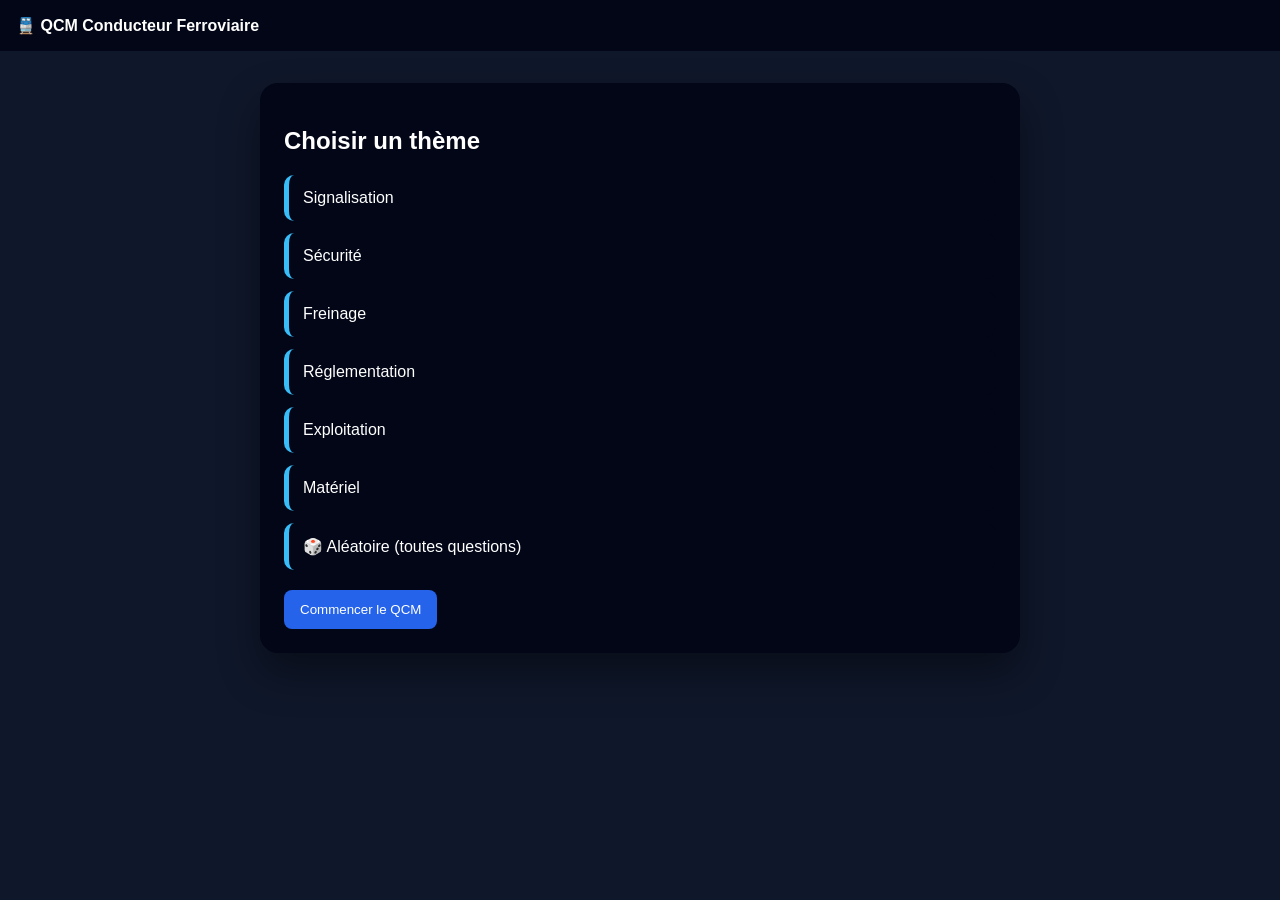
==== index.html @ 22d679ab "Add files via upload" ====
<!DOCTYPE html>
<html lang="fr">
<head>
  <meta charset="UTF-8">
  <title>QCM Conducteur Ferroviaire</title>
  <meta name="viewport" content="width=device-width, initial-scale=1">

  <!-- Feuille de style -->
  <link rel="stylesheet" href="style.css?v=1">
</head>
<body>

<!-- EN-TÊTE -->
<header class="app-header">
  🚆 QCM Conducteur Ferroviaire
</header>

<main class="app">
  <div class="card">

    <!-- ÉCRAN CHOIX DU THÈME -->
    <div id="theme-screen">
      <h2>Choisir un thème</h2>
      <div id="themes"></div>
      <button id="start" class="primary">Commencer le QCM</button>
    </div>

    <!-- ÉCRAN QUIZ -->
    <div id="quiz-screen" style="display:none">

      <!-- Barre infos -->
      <div class="card-header">
        <span id="progress"></span>
        <span id="timer"></span>
      </div>

      <!-- Barre de progression -->
      <div class="progress-bar">
        <div id="progress-fill"></div>
      </div>

      <!-- Question -->
      <div id="quiz"></div>

      <!-- Navigation -->
      <div class="card-footer">
        <button id="prev">Précédent</button>
        <button id="next" class="primary">Suivant</button>
      </div>

      <!-- Bouton fin -->
      <button id="submit" class="submit" style="display:none">
        Terminer le quiz
      </button>

      <!-- Résultat -->
      <div id="result"></div>

      <!-- Actions de fin -->
      <div id="end-actions" style="display:none">
        <button id="restart" class="primary">🔁 Recommencer</button>
        <button id="show-correction">✅ Voir la correction</button>
      </div>

    </div>
  </div>
</main>

<!-- Script principal -->
<script src="script.js?v=1"></script>
</body>
</html>
---- style.css ----
/* ===== BASE ===== */
* {
  box-sizing: border-box;
  font-family: Arial, sans-serif;
}

body {
  margin: 0;
  background: #0f172a;
  color: white;
}

/* ===== LAYOUT ===== */
.app-header {
  background: #020617;
  padding: 16px;
  font-weight: bold;
}

.app {
  display: flex;
  justify-content: center;
  padding: 32px 16px;
}

.card {
  background: #020617;
  max-width: 760px;
  width: 100%;
  padding: 24px;
  border-radius: 18px;
  box-shadow: 0 20px 40px rgba(0,0,0,0.4);
}

/* ===== THEME ===== */
#themes {
  display: flex;
  flex-direction: column;
  gap: 12px;
  margin-bottom: 20px;
}

.theme-option {
  padding: 14px;
  border-radius: 10px;
  background: #020617;
  border-left: 5px solid #38bdf8;
  cursor: pointer;
}

.theme-option.selected {
  box-shadow: 0 0 0 2px rgba(56,189,248,0.4);
}

/* ===== HEADER ===== */
.card-header {
  display: flex;
  justify-content: space-between;
  color: #38bdf8;
  margin-bottom: 10px;
}

/* ===== PROGRESSION ===== */
.progress-bar {
  height: 8px;
  background: #1e293b;
  border-radius: 4px;
  overflow: hidden;
  margin-bottom: 20px;
}

#progress-fill {
  height: 100%;
  width: 0%;
  background: linear-gradient(90deg, #38bdf8, #22c55e);
  transition: width 0.3s ease;
}

/* ===== QUESTION ===== */
.quiz-question {
  font-size: 22px;
  font-weight: 600;
  margin-bottom: 20px;
}

/* ===== OPTIONS ===== */
.quiz-options {
  display: flex;
  flex-direction: column;
  gap: 12px;
}

.quiz-option {
  padding: 14px;
  border-radius: 12px;
  background: #020617;
  border-left: 5px solid transparent;
  cursor: pointer;
  transition: background 0.2s ease;
}

.quiz-option.single {
  border-left-color: #38bdf8;
}

.quiz-option.multiple {
  border-left-color: #22c55e;
}

.quiz-option.selected {
  box-shadow: 0 0 0 2px rgba(255,255,255,0.25);
}

.quiz-option:hover {
  background: rgba(255,255,255,0.05);
}

/* ===== ORDER ===== */
.order-item {
  padding: 14px;
  background: #020617;
  border: 2px dashed #475569;
  border-radius: 12px;
  cursor: grab;
  margin-bottom: 10px;
}

.order-item.dragging {
  opacity: 0.6;
  transform: scale(1.05);
}

/* ===== NAV ===== */
.card-footer {
  display: flex;
  justify-content: space-between;
  margin-top: 24px;
}

button {
  padding: 12px 16px;
  border: none;
  border-radius: 8px;
  cursor: pointer;
}

button.primary {
  background: #2563eb;
  color: white;
}

button.submit {
  width: 100%;
  margin-top: 24px;
  background: #16a34a;
  color: white;
}

/* ===== FIN ===== */
#result {
  margin-top: 24px;
  font-size: 26px;
  font-weight: bold;
  text-align: center;
}

#end-actions {
  display: flex;
  flex-direction: column;
  gap: 12px;
  margin-top: 20px;
}
/* ==================================================
   VERSION MOBILE
================================================== */

@media (max-width: 768px) {

  /* Layout général */
  .app {
    padding: 16px 8px;
  }

  .card {
    padding: 16px;
    border-radius: 14px;
  }

  /* En-tête */
  .app-header {
    font-size: 16px;
    padding: 14px;
    text-align: center;
  }

  /* Thèmes */
  .theme-option {
    padding: 16px;
    font-size: 16px;
  }

  /* Question */
  .quiz-question {
    font-size: 18px;
    line-height: 1.4;
  }

  /* Réponses */
  .quiz-option {
    padding: 16px;
    font-size: 16px;
  }

  /* Barre de progression */
  .progress-bar {
    height: 10px;
  }

  /* Navigation → boutons empilés */
  .card-footer {
    flex-direction: column;
    gap: 12px;
  }

  .card-footer button {
    width: 100%;
    padding: 14px;
    font-size: 16px;
  }

  /* Bouton fin */
  button.submit {
    padding: 16px;
    font-size: 16px;
  }

  /* Résultat */
  #result {
    font-size: 22px;
  }

  /* Actions de fin */
  #end-actions button {
    padding: 16px;
    font-size: 16px;
  }

  /* Drag & Drop plus confortable */
  .order-item {
    padding: 16px;
    font-size: 16px;
  }
}
/* ===== ORDRE (CLICK / TAP) ===== */

.order-list {
  display: flex;
  flex-direction: column;
  gap: 10px;
}

.order-item {
  padding: 16px;
  background: #020617;
  border: 2px dashed #475569;
  border-radius: 12px;
  cursor: pointer;
  user-select: none;
  transition: background 0.2s ease, border-color 0.2s ease;
}

/* Élément sélectionné */
.order-item.selected {
  border-color: #38bdf8;
  background: rgba(56,189,248,0.15);
}
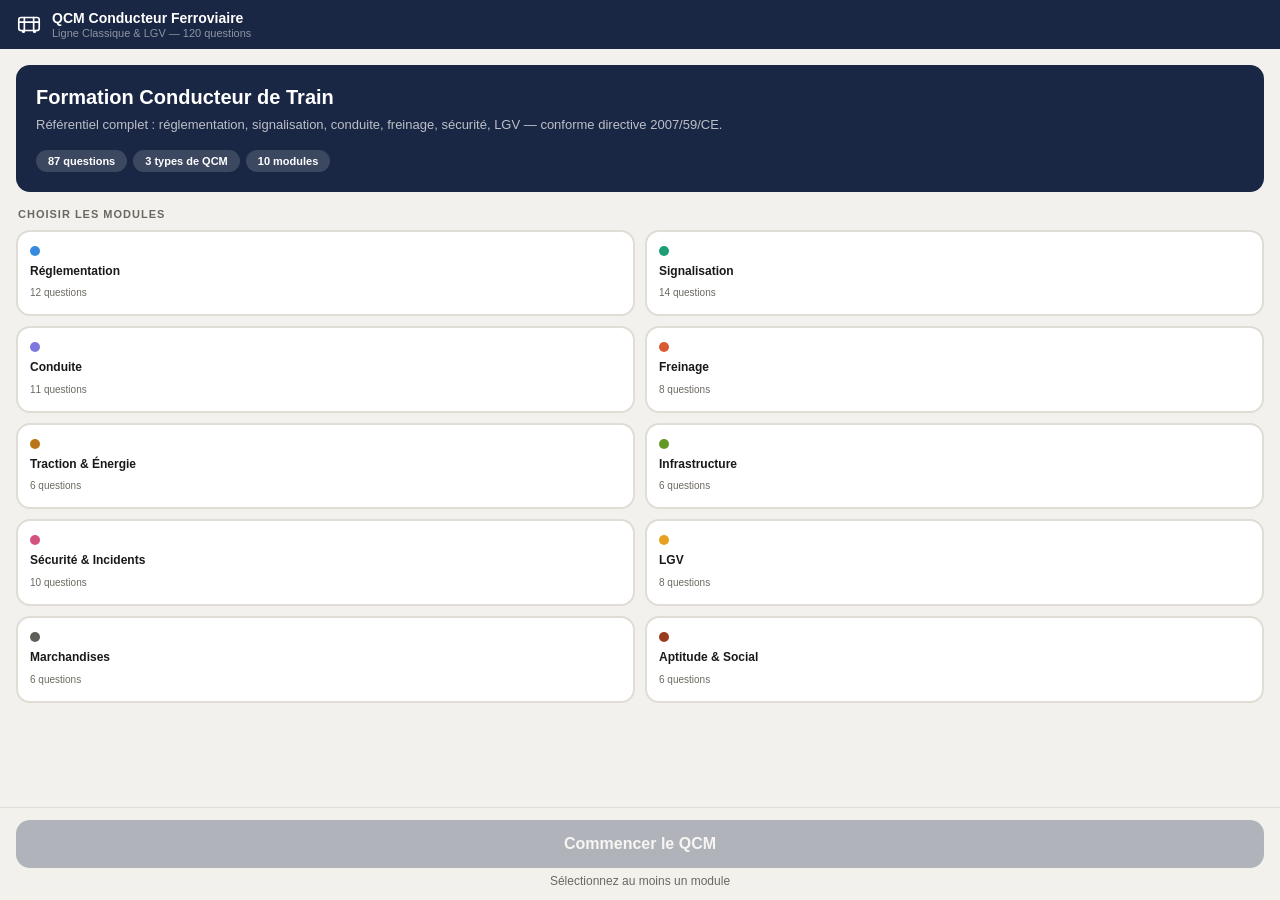
==== commit 1aa56a23: "Add files via upload" ====
--- a/index.html
+++ b/index.html
@@ -1,72 +1,809 @@
-<!DOCTYPE html>
-<html lang="fr">
-<head>
-  <meta charset="UTF-8">
-  <title>QCM Conducteur Ferroviaire</title>
-  <meta name="viewport" content="width=device-width, initial-scale=1">
-
-  <!-- Feuille de style -->
-  <link rel="stylesheet" href="style.css?v=1">
-</head>
-<body>
-
-<!-- EN-TÊTE -->
-<header class="app-header">
-  🚆 QCM Conducteur Ferroviaire
-</header>
-
-<main class="app">
-  <div class="card">
-
-    <!-- ÉCRAN CHOIX DU THÈME -->
-    <div id="theme-screen">
-      <h2>Choisir un thème</h2>
-      <div id="themes"></div>
-      <button id="start" class="primary">Commencer le QCM</button>
-    </div>
-
-    <!-- ÉCRAN QUIZ -->
-    <div id="quiz-screen" style="display:none">
-
-      <!-- Barre infos -->
-      <div class="card-header">
-        <span id="progress"></span>
-        <span id="timer"></span>
-      </div>
-
-      <!-- Barre de progression -->
-      <div class="progress-bar">
-        <div id="progress-fill"></div>
-      </div>
-
-      <!-- Question -->
-      <div id="quiz"></div>
-
-      <!-- Navigation -->
-      <div class="card-footer">
-        <button id="prev">Précédent</button>
-        <button id="next" class="primary">Suivant</button>
-      </div>
-
-      <!-- Bouton fin -->
-      <button id="submit" class="submit" style="display:none">
-        Terminer le quiz
-      </button>
-
-      <!-- Résultat -->
-      <div id="result"></div>
-
-      <!-- Actions de fin -->
-      <div id="end-actions" style="display:none">
-        <button id="restart" class="primary">🔁 Recommencer</button>
-        <button id="show-correction">✅ Voir la correction</button>
-      </div>
-
-    </div>
-  </div>
-</main>
-
-<!-- Script principal -->
-<script src="script.js?v=1"></script>
-</body>
-</html>
+<!DOCTYPE html>
+<html lang="fr">
+<head>
+<meta charset="UTF-8">
+<meta name="viewport" content="width=device-width, initial-scale=1.0, viewport-fit=cover, user-scalable=no">
+<meta name="apple-mobile-web-app-capable" content="yes">
+<meta name="apple-mobile-web-app-status-bar-style" content="black-translucent">
+<meta name="theme-color" content="#1a2744">
+<title>QCM Conducteur Ferroviaire</title>
+<style>
+:root {
+  --rail: #1a2744;
+  --rail2: #253560;
+  --accent: #e8a020;
+  --green: #1d9e75;
+  --red: #d85a30;
+  --bg: #f2f1ed;
+  --surface: #ffffff;
+  --border: #e0ddd6;
+  --text: #1a1917;
+  --muted: #6b6860;
+  --radius: 14px;
+  --safe-top: env(safe-area-inset-top, 0px);
+  --safe-bottom: env(safe-area-inset-bottom, 0px);
+}
+* { box-sizing: border-box; margin: 0; padding: 0; -webkit-tap-highlight-color: transparent; }
+html, body { height: 100%; overflow: hidden; }
+body {
+  font-family: -apple-system, 'SF Pro Text', 'Helvetica Neue', sans-serif;
+  background: var(--bg);
+  color: var(--text);
+  -webkit-font-smoothing: antialiased;
+}
+
+/* ── SCREENS ── */
+.screen { display: none; position: absolute; inset: 0; overflow-y: auto; -webkit-overflow-scrolling: touch; }
+.screen.active { display: block; }
+
+/* ── TOP BAR ── */
+.topbar {
+  background: var(--rail);
+  padding: calc(var(--safe-top) + 10px) 16px 10px;
+  display: flex; align-items: center; gap: 10px;
+  position: sticky; top: 0; z-index: 50;
+}
+.topbar svg { width: 26px; height: 26px; flex-shrink: 0; }
+.topbar-info { flex: 1; }
+.topbar-title { font-size: 14px; font-weight: 700; color: #fff; line-height: 1.2; }
+.topbar-sub { font-size: 11px; color: rgba(255,255,255,0.5); }
+.topbar-btn { background: rgba(255,255,255,0.15); border: none; color: #fff; border-radius: 8px; padding: 7px 12px; font-size: 13px; font-weight: 600; cursor: pointer; }
+
+/* ── HOME ── */
+#homeScreen { background: var(--bg); }
+.home-body { padding: 16px 16px calc(var(--safe-bottom) + 90px); }
+.hero-card {
+  background: var(--rail);
+  border-radius: var(--radius);
+  padding: 20px;
+  margin-bottom: 16px;
+  color: #fff;
+}
+.hero-card h1 { font-size: 20px; font-weight: 800; margin-bottom: 6px; line-height: 1.2; }
+.hero-card p { font-size: 13px; opacity: 0.7; line-height: 1.6; margin-bottom: 14px; }
+.hero-pills { display: flex; flex-wrap: wrap; gap: 6px; }
+.hero-pill { background: rgba(255,255,255,0.15); border-radius: 20px; padding: 5px 12px; font-size: 11px; font-weight: 600; }
+.section-label { font-size: 11px; font-weight: 700; letter-spacing: 1px; text-transform: uppercase; color: var(--muted); margin: 0 0 10px; padding: 0 2px; }
+.mod-grid { display: grid; grid-template-columns: 1fr 1fr; gap: 10px; margin-bottom: 16px; }
+.mod-tile {
+  background: var(--surface);
+  border: 2px solid var(--border);
+  border-radius: var(--radius);
+  padding: 14px 12px;
+  cursor: pointer;
+  transition: border-color 0.15s;
+  position: relative;
+  overflow: hidden;
+}
+.mod-tile.selected { border-color: var(--rail); }
+.mod-tile.selected::after {
+  content: '✓';
+  position: absolute; top: 8px; right: 10px;
+  font-size: 12px; font-weight: 800;
+  color: var(--rail);
+}
+.mod-tile-dot { width: 10px; height: 10px; border-radius: 50%; margin-bottom: 8px; }
+.mod-tile h4 { font-size: 12px; font-weight: 700; margin-bottom: 3px; line-height: 1.3; }
+.mod-tile span { font-size: 10px; color: var(--muted); }
+
+/* ── STICKY START BUTTON ── */
+.home-footer {
+  position: fixed;
+  bottom: 0; left: 0; right: 0;
+  background: rgba(242,241,237,0.95);
+  backdrop-filter: blur(10px);
+  -webkit-backdrop-filter: blur(10px);
+  padding: 12px 16px calc(var(--safe-bottom) + 12px);
+  border-top: 1px solid var(--border);
+  z-index: 40;
+}
+.start-btn {
+  width: 100%;
+  background: var(--rail);
+  color: #fff;
+  border: none;
+  border-radius: 14px;
+  padding: 15px;
+  font-size: 16px;
+  font-weight: 700;
+  cursor: pointer;
+  transition: opacity 0.15s, transform 0.1s;
+}
+.start-btn:active { transform: scale(0.98); opacity: 0.85; }
+.start-btn:disabled { opacity: 0.3; cursor: not-allowed; }
+.start-sub { text-align: center; font-size: 12px; color: var(--muted); margin-top: 6px; }
+
+/* ── QUIZ SCREEN ── */
+#quizScreen { background: var(--bg); }
+.quiz-body { padding: 16px 16px calc(var(--safe-bottom) + 80px); }
+.quiz-progress-bar { height: 4px; background: var(--border); position: sticky; top: 56px; z-index: 30; }
+.quiz-progress-bar.has-safearea { top: calc(56px + var(--safe-top)); }
+.quiz-fill { height: 100%; background: var(--accent); transition: width 0.4s; }
+.quiz-meta { display: flex; align-items: center; justify-content: space-between; margin-bottom: 14px; }
+.quiz-num { font-size: 13px; color: var(--muted); font-weight: 600; }
+.q-tag { font-size: 11px; font-weight: 700; padding: 4px 10px; border-radius: 20px; }
+.tag-qcu { background: #e1f5ee; color: #085041; }
+.tag-qcm { background: #e6f1fb; color: #0c447c; }
+.tag-ordre { background: #eeedfe; color: #3c3489; }
+.qbox {
+  background: var(--surface);
+  border-radius: var(--radius);
+  padding: 18px;
+  margin-bottom: 12px;
+  border: 1px solid var(--border);
+}
+.q-badge {
+  display: inline-block;
+  font-size: 10px; font-weight: 700;
+  letter-spacing: 0.5px; text-transform: uppercase;
+  padding: 3px 8px; border-radius: 5px; margin-bottom: 10px;
+}
+.q-text { font-size: 15px; font-weight: 700; line-height: 1.55; margin-bottom: 14px; }
+.q-hint { font-size: 12px; color: var(--muted); background: var(--bg); border-radius: 8px; padding: 8px 12px; margin-bottom: 12px; }
+.opts { display: flex; flex-direction: column; gap: 9px; }
+.opt {
+  display: flex; align-items: flex-start; gap: 12px;
+  background: var(--bg); border: 2px solid var(--border);
+  border-radius: 11px; padding: 13px 14px;
+  cursor: pointer; width: 100%; text-align: left;
+  transition: border-color 0.12s, background 0.12s;
+  -webkit-user-select: none;
+}
+.opt:active { transform: scale(0.99); }
+.opt.selected { border-color: var(--rail); background: #edf0f8; }
+.opt.correct { border-color: var(--green); background: #e1f5ee; }
+.opt.wrong { border-color: var(--red); background: #faece7; }
+.opt.missed { border-color: var(--green); background: transparent; border-style: dashed; }
+.opt-key {
+  width: 28px; height: 28px; border-radius: 7px; flex-shrink: 0;
+  background: var(--surface); border: 1.5px solid var(--border);
+  display: flex; align-items: center; justify-content: center;
+  font-size: 12px; font-weight: 700; color: var(--muted);
+}
+.opt.selected .opt-key { background: var(--rail); color: #fff; border-color: var(--rail); }
+.opt.correct .opt-key { background: var(--green); color: #fff; border-color: var(--green); }
+.opt.wrong .opt-key { background: var(--red); color: #fff; border-color: var(--red); }
+.opt-text { font-size: 14px; line-height: 1.5; padding-top: 4px; color: var(--text); }
+
+/* ── ORDER / DRAG TOUCH ── */
+.order-zone {
+  display: flex; flex-direction: column; gap: 8px;
+  background: #eeebe5; border: 2px dashed #c5c2bb;
+  border-radius: 12px; padding: 10px; min-height: 60px;
+}
+.order-zone.correct-zone { background: #e1f5ee; border-color: var(--green); }
+.order-zone.wrong-zone { background: #faece7; border-color: var(--red); }
+.order-item {
+  display: flex; align-items: center; gap: 10px;
+  background: var(--surface); border: 1.5px solid var(--border);
+  border-radius: 9px; padding: 11px 13px;
+  font-size: 13px; line-height: 1.4;
+  touch-action: none;
+  transition: box-shadow 0.15s, opacity 0.15s;
+  cursor: grab;
+}
+.order-item.dragging-touch {
+  opacity: 0.35;
+}
+.order-item.drag-over { border-color: var(--rail); background: #edf0f8; }
+.order-handle { color: var(--muted); font-size: 18px; flex-shrink: 0; }
+.order-num {
+  width: 24px; height: 24px; border-radius: 50%;
+  background: var(--rail); color: #fff;
+  display: flex; align-items: center; justify-content: center;
+  font-size: 11px; font-weight: 800; flex-shrink: 0;
+}
+
+/* ── EXPLANATION ── */
+.expl {
+  background: #fff8e8;
+  border-left: 4px solid var(--accent);
+  border-radius: 0 12px 12px 0;
+  padding: 14px 16px; margin-top: 10px;
+  font-size: 13px; color: var(--text); line-height: 1.65;
+}
+.expl strong { display: block; font-size: 10px; font-weight: 800; text-transform: uppercase; letter-spacing: 0.5px; color: #8a6010; margin-bottom: 5px; }
+
+/* ── QUIZ FOOTER (sticky) ── */
+.quiz-footer {
+  position: fixed; bottom: 0; left: 0; right: 0;
+  background: rgba(242,241,237,0.96);
+  backdrop-filter: blur(10px);
+  -webkit-backdrop-filter: blur(10px);
+  padding: 10px 16px calc(var(--safe-bottom) + 10px);
+  border-top: 1px solid var(--border);
+  z-index: 40;
+  display: flex; gap: 8px; align-items: center;
+}
+.qf-prev { background: var(--surface); border: 1.5px solid var(--border); color: var(--text); border-radius: 12px; padding: 13px 16px; font-size: 14px; font-weight: 600; cursor: pointer; flex-shrink: 0; }
+.qf-prev:active { opacity: 0.7; }
+.qf-val { flex: 1; background: var(--rail); color: #fff; border: none; border-radius: 12px; padding: 14px; font-size: 15px; font-weight: 700; cursor: pointer; }
+.qf-val:active { opacity: 0.85; transform: scale(0.99); }
+.qf-skip { background: transparent; border: none; color: var(--muted); font-size: 13px; font-weight: 600; padding: 13px 10px; cursor: pointer; flex-shrink: 0; }
+
+/* ── RESULTS ── */
+#resultsScreen { background: var(--bg); }
+.res-body { padding: 16px 16px calc(var(--safe-bottom) + 16px); }
+.res-hero {
+  background: var(--rail); border-radius: var(--radius);
+  padding: 28px 20px; text-align: center; margin-bottom: 14px;
+  color: #fff;
+}
+.score-ring {
+  width: 100px; height: 100px; border-radius: 50%;
+  border: 5px solid rgba(255,255,255,0.3);
+  display: flex; flex-direction: column; align-items: center; justify-content: center;
+  margin: 0 auto 14px;
+}
+.score-pct { font-size: 30px; font-weight: 900; line-height: 1; }
+.score-frac { font-size: 12px; opacity: 0.6; }
+.score-mention { font-size: 17px; font-weight: 800; margin-bottom: 4px; }
+.score-sub { font-size: 13px; opacity: 0.65; line-height: 1.5; }
+.res-stats { display: grid; grid-template-columns: repeat(3,1fr); gap: 10px; margin-bottom: 14px; }
+.res-stat { background: var(--surface); border: 1px solid var(--border); border-radius: var(--radius); padding: 14px 8px; text-align: center; }
+.res-stat-num { font-size: 28px; font-weight: 900; }
+.res-stat-label { font-size: 10px; color: var(--muted); margin-top: 2px; font-weight: 600; }
+.res-list { display: flex; flex-direction: column; gap: 8px; margin-bottom: 16px; }
+.res-item { display: flex; align-items: center; gap: 10px; background: var(--surface); border: 1px solid var(--border); border-radius: 10px; padding: 11px 13px; }
+.res-dot { width: 26px; height: 26px; border-radius: 50%; display: flex; align-items: center; justify-content: center; font-size: 12px; font-weight: 800; color: #fff; flex-shrink: 0; }
+.dot-ok { background: var(--green); }
+.dot-ko { background: var(--red); }
+.dot-sk { background: #bbb; }
+.res-qtext { font-size: 13px; line-height: 1.4; flex: 1; }
+.res-mod { font-size: 10px; color: var(--muted); margin-top: 2px; }
+.res-actions { display: flex; flex-direction: column; gap: 10px; }
+.btn-full { width: 100%; padding: 15px; border-radius: 14px; font-size: 15px; font-weight: 700; cursor: pointer; border: none; }
+.btn-full-primary { background: var(--rail); color: #fff; }
+.btn-full-secondary { background: var(--surface); color: var(--text); border: 1.5px solid var(--border) !important; border-style: solid; }
+
+/* ── RIPPLE ── */
+@keyframes ripple { to { transform: scale(4); opacity: 0; } }
+</style>
+</head>
+<body>
+
+<!-- ════════════════ HOME ════════════════ -->
+<div id="homeScreen" class="screen active">
+  <div class="topbar">
+    <svg viewBox="0 0 28 28" fill="none" stroke="#fff" stroke-width="1.8" stroke-linecap="round">
+      <rect x="3" y="7" width="22" height="14" rx="2.5"/>
+      <path d="M3 12h22M9 7v14M19 7v14"/>
+      <circle cx="8" cy="22" r="1.8" fill="#fff" stroke="none"/>
+      <circle cx="20" cy="22" r="1.8" fill="#fff" stroke="none"/>
+    </svg>
+    <div class="topbar-info">
+      <div class="topbar-title">QCM Conducteur Ferroviaire</div>
+      <div class="topbar-sub">Ligne Classique &amp; LGV — 120 questions</div>
+    </div>
+  </div>
+
+  <div class="home-body">
+    <div class="hero-card">
+      <h1>Formation Conducteur de Train</h1>
+      <p>Référentiel complet : réglementation, signalisation, conduite, freinage, sécurité, LGV — conforme directive 2007/59/CE.</p>
+      <div class="hero-pills">
+        <span class="hero-pill" id="hpTotal">120 questions</span>
+        <span class="hero-pill">3 types de QCM</span>
+        <span class="hero-pill">10 modules</span>
+      </div>
+    </div>
+
+    <p class="section-label">Choisir les modules</p>
+    <div class="mod-grid" id="modGrid"></div>
+  </div>
+
+  <div class="home-footer">
+    <button class="start-btn" id="startBtn" disabled>Commencer le QCM</button>
+    <p class="start-sub" id="startSub">Sélectionnez au moins un module</p>
+  </div>
+</div>
+
+<!-- ════════════════ QUIZ ════════════════ -->
+<div id="quizScreen" class="screen">
+  <div class="topbar" id="quizTopbar">
+    <svg viewBox="0 0 28 28" fill="none" stroke="#fff" stroke-width="1.8" stroke-linecap="round">
+      <rect x="3" y="7" width="22" height="14" rx="2.5"/>
+      <path d="M3 12h22M9 7v14M19 7v14"/>
+      <circle cx="8" cy="22" r="1.8" fill="#fff" stroke="none"/>
+      <circle cx="20" cy="22" r="1.8" fill="#fff" stroke="none"/>
+    </svg>
+    <div class="topbar-info">
+      <div class="topbar-title" id="qTopTitle">Question 1</div>
+      <div class="topbar-sub" id="qTopSub">Réglementation</div>
+    </div>
+    <button class="topbar-btn" id="quitBtn">Quitter</button>
+  </div>
+  <div class="quiz-progress-bar"><div class="quiz-fill" id="qFill" style="width:0%"></div></div>
+
+  <div class="quiz-body" id="quizBody">
+    <div class="quiz-meta">
+      <span class="quiz-num" id="qNum">1 / 20</span>
+      <span class="q-tag tag-qcu" id="qTag">Choix unique</span>
+    </div>
+    <div class="qbox">
+      <span class="q-badge" id="qBadge"></span>
+      <div class="q-text" id="qText"></div>
+      <div class="q-hint" id="qHint" style="display:none"></div>
+      <div id="qBody"></div>
+    </div>
+    <div class="expl" id="expl" style="display:none"><strong>Explication</strong><span id="explText"></span></div>
+  </div>
+
+  <div class="quiz-footer">
+    <button class="qf-prev" id="prevBtn" style="visibility:hidden">←</button>
+    <button class="qf-val" id="valBtn">Valider</button>
+    <button class="qf-skip" id="skipBtn">Passer</button>
+  </div>
+</div>
+
+<!-- ════════════════ RESULTS ════════════════ -->
+<div id="resultsScreen" class="screen">
+  <div class="topbar">
+    <svg viewBox="0 0 28 28" fill="none" stroke="#fff" stroke-width="1.8" stroke-linecap="round">
+      <rect x="3" y="7" width="22" height="14" rx="2.5"/>
+      <path d="M3 12h22M9 7v14M19 7v14"/>
+      <circle cx="8" cy="22" r="1.8" fill="#fff" stroke="none"/>
+      <circle cx="20" cy="22" r="1.8" fill="#fff" stroke="none"/>
+    </svg>
+    <div class="topbar-info">
+      <div class="topbar-title">Résultats</div>
+      <div class="topbar-sub">Fin du QCM</div>
+    </div>
+  </div>
+  <div class="res-body">
+    <div class="res-hero">
+      <div class="score-ring" id="scoreRing">
+        <div class="score-pct" id="scorePct">—</div>
+        <div class="score-frac" id="scoreFrac">0/0</div>
+      </div>
+      <div class="score-mention" id="scoreMention"></div>
+      <div class="score-sub" id="scoreSub"></div>
+    </div>
+    <div class="res-stats">
+      <div class="res-stat"><div class="res-stat-num" id="rOk" style="color:var(--green)">0</div><div class="res-stat-label">Correctes</div></div>
+      <div class="res-stat"><div class="res-stat-num" id="rKo" style="color:var(--red)">0</div><div class="res-stat-label">Incorrectes</div></div>
+      <div class="res-stat"><div class="res-stat-num" id="rSk" style="color:var(--muted)">0</div><div class="res-stat-label">Passées</div></div>
+    </div>
+    <div class="res-list" id="resList"></div>
+    <div class="res-actions">
+      <button class="btn-full btn-full-primary" id="retryBtn">🔁  Recommencer</button>
+      <button class="btn-full btn-full-secondary" id="homeBtn" style="background:var(--surface);color:var(--text);border:1.5px solid var(--border);">🏠  Choisir les modules</button>
+    </div>
+  </div>
+</div>
+
+<script>
+// ══════════════════════════════════════════════
+// BASE DE DONNÉES COMPLÈTE — 120 QUESTIONS
+// ══════════════════════════════════════════════
+const DB = {
+reglementation:[
+{id:'rg01',type:'qcu',q:"Quelle directive européenne régit la certification des conducteurs de trains ?",opts:["2004/49/CE","2007/59/CE","2016/798/UE","96/48/CE"],ans:[1],exp:"La directive 2007/59/CE définit le cadre de certification des conducteurs au niveau européen (licence + attestation complémentaire). Elle a été transposée en droit français via le décret 2010-708."},
+{id:'rg02',type:'qcm',q:"Quels documents le conducteur doit-il obligatoirement avoir sur lui en service ?",opts:["Licence de conduite (ou titre équivalent)","Avis de mouvement ou ordre de mission","Livret de marche de la ligne","Téléphone personnel","Registre de bord de l'engin"],ans:[0,1,2],exp:"Les trois documents obligatoires sont : licence/titre de conduite, avis de mouvement (particularités du service), et livret de marche de la ligne parcourue."},
+{id:'rg03',type:'qcu',q:"En cas de doute sur une situation, la règle d'or impose :",opts:["Ralentir à 30 km/h","Appeler le régulateur avant toute décision","Arrêter le train et ne repartir qu'après avoir levé le doute","Continuer à vitesse réduite jusqu'au prochain arrêt"],ans:[2],exp:"Règle d'or de sécurité : EN CAS DE DOUTE, ARRÊTER. Le conducteur doit immobiliser le train puis contacter le régulateur pour lever le doute avant toute reprise de marche."},
+{id:'rg04',type:'qcu',q:"Quelle est la durée maximale de conduite continue sans interruption ?",opts:["3 heures","4 heures","6 heures","8 heures"],ans:[1],exp:"La réglementation européenne limite la conduite continue à 4 heures maximum. Cette limite vise à lutter contre la fatigue et maintenir la vigilance du conducteur."},
+{id:'rg05',type:'qcm',q:"Quels actes nécessitent obligatoirement une autorisation préalable du régulateur ?",opts:["Franchissement d'un signal d'arrêt fermé","Départ en marche à vue","Refoulement (marche arrière)","Dépassement de la vitesse limite","Arrêt non prévu en pleine voie"],ans:[0,1,2,4],exp:"Nécessitent une autorisation : franchir un signal fermé, effectuer un refoulement, départ en MAV, et tout arrêt non prévu prolongé en pleine voie. Le dépassement de vitesse est une faute, non une autorisation."},
+{id:'rg06',type:'qcu',q:"À quelle fréquence le conducteur renouvelle-t-il son habilitation ligne ?",opts:["Tous les 6 mois","Tous les ans","Tous les 3 ans","Tous les 5 ans"],ans:[2],exp:"Les habilitations ligne et matériel doivent être renouvelées généralement tous les 3 ans via vérification ou formation continue, selon la réglementation EPSF."},
+{id:'rg07',type:'ordre',q:"Remettez dans l'ordre les étapes réglementaires de prise en charge de l'engin :",items:["Vérification des documents de service","Tour de l'engin (inspection extérieure)","Essai du frein d'urgence et frein de service","Vérification des équipements de sécurité cabine","Signalement des anomalies dans le carnet de bord"],ans:[0,1,3,2,4],exp:"Ordre : 1) Documents, 2) Tour extérieur, 3) Équipements sécurité intérieure, 4) Essai des freins, 5) Consignation des anomalies dans le carnet avant le départ."},
+{id:'rg08',type:'qcu',q:"Le Livret de Marche (LM) contient :",opts:["Les horaires commerciaux du train","Les caractéristiques techniques permanentes et restrictions de la ligne","Les noms des agents de la ligne","La liste des gares avec leur kilométrage uniquement"],ans:[1],exp:"Le LM contient toutes les caractéristiques permanentes de la ligne : profil en long, vitesses limites, sections de séparation électrique, restrictions, points remarquables."},
+{id:'rg09',type:'qcm',q:"Quelles infractions entraînent systématiquement un rapport d'incident ?",opts:["Franchissement intempestif d'un signal d'arrêt (FISAT)","Dépassement de vitesse > 10 km/h","Retard supérieur à 15 minutes","Rupture d'attelage","Collision avec un obstacle"],ans:[0,1,3,4],exp:"Rapports obligatoires : FISAT, dépassement significatif de vitesse, rupture d'attelage, collision. Les retards purs génèrent un rapport opérationnel, pas un rapport d'incident sécurité."},
+{id:'rg10',type:'qcu',q:"Qu'est-ce que l'EPSF ?",opts:["L'École Professionnelle des Services Ferroviaires","L'Établissement Public de Sécurité Ferroviaire","L'Entreprise de Prévention des Sinistres Ferroviaires","L'Espace Pro des Superviseurs Ferroviaires"],ans:[1],exp:"L'EPSF (Établissement Public de Sécurité Ferroviaire) est l'autorité nationale de sécurité ferroviaire française. Il délivre les certificats de sécurité et accrédite les organismes de formation."},
+{id:'rg11',type:'qcm',q:"Quelles informations figurent sur la licence européenne de conducteur ?",opts:["Numéro de licence unique européen","Photo du conducteur","Habilitations matériel","Nationalité et date de naissance","Lignes autorisées"],ans:[0,1,3],exp:"La licence porte : le numéro unique, la photo, les données d'identité. Les habilitations matériel et lignes figurent sur l'attestation complémentaire, document distinct de la licence."},
+{id:'rg12',type:'qcu',q:"Un conducteur qui constate une défaillance technique affectant la sécurité doit :",opts:["Continuer et signaler en fin de service","Arrêter immédiatement et signaler au régulateur","Réduire la vitesse de moitié et continuer","Appeler le chef de gare suivant"],ans:[1],exp:"Toute défaillance technique affectant la sécurité impose l'arrêt immédiat et le signalement immédiat au régulateur. Le conducteur ne peut pas décider seul de continuer."},
+],
+signalisation:[
+{id:'si01',type:'qcu',q:"Que signifie un signal Carré (C) rouge fixe ?",opts:["Ralentir à 30 km/h","Arrêt absolu, infranchissable sans autorisation spéciale","Arrêt, puis marche à vue possible","Annonce d'un ralentissement à 60 km/h"],ans:[1],exp:"Le Carré est le signal d'arrêt le plus contraignant : ARRÊT ABSOLU, infranchissable en aucun cas sans autorisation écrite du régulateur."},
+{id:'si02',type:'qcu',q:"Que signifie le Sémaphore (S) rouge clignotant ?",opts:["Arrêt absolu","Arrêt, franchissable sur autorisation avec MAV à 15 km/h","Ralentir à 30 km/h","Annonce d'un carré"],ans:[1],exp:"Le Sémaphore protège le canton suivant occupé. Il impose l'arrêt mais peut être franchi sur autorisation régulateur en marche à vue à 15 km/h maximum."},
+{id:'si03',type:'qcu',q:"L'Avertissement (A) jaune fixe signifie :",opts:["Arrêt immédiat","Le canton suivant est libre","Annonce d'un signal fermé au prochain canton","Vitesse limitée à 60 km/h"],ans:[2],exp:"L'Avertissement informe qu'un signal fermé (Carré ou Sémaphore) est au prochain canton. Le conducteur doit adapter sa vitesse pour pouvoir s'arrêter avant ce signal."},
+{id:'si04',type:'ordre',q:"Classez les aspects du BAL du PLUS restrictif au MOINS restrictif :",items:["Carré (rouge fixe)","Sémaphore (rouge clignotant)","Avertissement (jaune fixe)","Voie libre (vert)"],ans:[0,1,2,3],exp:"Hiérarchie : Carré (arrêt absolu) > Sémaphore (arrêt franchissable) > Avertissement (freiner) > Voie libre (marche normale)."},
+{id:'si05',type:'qcm',q:"Quels signaux d'arrêt peuvent être franchis sous conditions ?",opts:["Carré violet (Cv)","Sémaphore (S)","Carré rouge (C)","Guidon d'arrêt","Disque (D)"],ans:[0,1],exp:"Seuls le Carré Violet et le Sémaphore peuvent être franchis sur autorisation. Le Carré ordinaire et le Disque ne peuvent jamais être franchis sans autorisation écrite."},
+{id:'si06',type:'qcu',q:"Un TIV 'à distance' (tableau indicateur de vitesse) :",opts:["Impose la vitesse immédiatement","Annonce une limitation à observer au TIV d'exécution","Indique la fin d'une limitation","Concerne uniquement les trains de fret"],ans:[1],exp:"Le TIV à distance prévient d'une limitation à venir. La vitesse s'applique dès le TIV d'exécution. Le conducteur réduit progressivement entre les deux panneaux."},
+{id:'si07',type:'qcm',q:"Quels équipements signalent une section de séparation électrique (zone neutre) ?",opts:["Tableau Z (zone neutre)","Signal ES (entrée de séparation)","Signal deux croix de Saint-André","Balise ETCS","Tableau NF (neutre fin)"],ans:[0,1,4],exp:"Les sections de séparation sont annoncées par ES (entrée) et Z (zone) et la fin par NF. Le conducteur doit couper la traction et ne pas rouvrir le disjoncteur dans la zone."},
+{id:'si08',type:'qcu',q:"Le signal lumineux VD clignotant vert signifie :",opts:["Vitesse limitée selon type de bifurcation","Passage voie directe sans restriction","Marche à vue obligatoire","Annonce d'un ralentissement 30 km/h"],ans:[0],exp:"Le VD clignotant annonce un passage par voie déviée. La vitesse autorisée dépend du type de bifurcation (30 ou 60 km/h selon la vitesse de déviation de l'aiguillage)."},
+{id:'si09',type:'qcm',q:"Quels aspects lumineux peuvent être clignotants ?",opts:["Avertissement clignotant (annonce ralt. 60 km/h)","Sémaphore","Signal de manœuvre","Rappel de ralentissement 30 km/h clignotant"],ans:[0,1,3],exp:"Les aspects clignotants : Avertissement clignotant (ralt. 60), Sémaphore (arrêt franchissable), Rappel ralt. 30 clignotant. Les carrés sont toujours fixes."},
+{id:'si10',type:'qcu',q:"Un tableau TECS signifie :",opts:["Fin du block automatique","Entrée dans une zone de BAL","Zone de neutralisation électrique","Limitation permanente à 40 km/h"],ans:[1],exp:"Le tableau TECS indique l'entrée dans une zone de BAL (Block Automatique Lumineux). À partir de ce point, la signalisation est assurée par des signaux automatiques de cantons."},
+{id:'si11',type:'qcu',q:"Sur LGV, 'Nf' (TVM) signifie :",opts:["Nouvelle formation de convoi","Nez de canton — arrêt impératif avant ce point","Neutralisation de frein","Numéro de fréquence radio"],ans:[1],exp:"Sur LGV avec TVM, 'Nf' (Nez de canton fermé) est l'équivalent du Carré sur ligne classique : arrêt impératif avant le point Nf."},
+{id:'si12',type:'qcm',q:"Quels signaux sont spécifiques aux zones de manœuvre en gare ?",opts:["Guidon d'arrêt","Heurtoir","Signal de manœuvre (Sm)","Carré violet","Tableau 'Limite de manœuvre'"],ans:[0,2,3,4],exp:"Signaux de manœuvre : Guidon d'arrêt, Signal Sm, Carré violet (protection aiguille), tableau 'Limite de manœuvre'. Le heurtoir est un équipement physique, pas un signal de signalisation."},
+{id:'si13',type:'ordre',q:"Remettez dans l'ordre les actions face à un Avertissement (A) :",items:["Réduire la vitesse progressivement","Observer le signal A et identifier son aspect","Se préparer à s'arrêter avant le signal suivant","Ajuster le freinage pour la vitesse au signal d'exécution"],ans:[1,0,3,2],exp:"Face à un A : 1) Identifier l'aspect, 2) Réduire, 3) Ajuster le freinage selon la distance, 4) Être prêt à s'arrêter au signal suivant."},
+{id:'si14',type:'qcu',q:"Que doit faire le conducteur à l'approche d'un Disque (D) jaune et rouge ?",opts:["Ralentir à 30 km/h (ou 15 km/h selon les cas) et continuer","S'arrêter absolument — signal de danger","Klaxonner et continuer","Appeler le régulateur"],ans:[0],exp:"Le Disque (D) impose une limitation stricte (30 km/h, parfois 15 km/h). Il protège un passage à niveau, une zone de travaux, etc. Ce n'est pas un signal d'arrêt absolu mais de ralentissement strict."},
+],
+conduite:[
+{id:'cd01',type:'qcu',q:"Qu'est-ce que la 'marche à vue' (MAV) ?",opts:["Circuler en regardant attentivement les signaux","Circuler à ≤ 30 km/h en pouvant s'arrêter avant tout obstacle visible","Circuler sans système de sécurité automatique","Circuler avec les feux de croisement allumés"],ans:[1],exp:"La MAV consiste à circuler à ≤ 30 km/h (≤ 15 km/h en gare) en étant capable de s'arrêter avant tout obstacle visible. S'impose après franchissement d'un signal fermé sur autorisation."},
+{id:'cd02',type:'ordre',q:"Remettez dans l'ordre le démarrage d'une locomotive électrique :",items:["Vérification des niveaux et état général (ronde)","Mise sous tension des auxiliaires","Essai du frein de service","Montée en pression de la conduite générale","Démarrage et vérification des afficheurs"],ans:[0,4,1,3,2],exp:"Ordre : ronde extérieure → vérification afficheurs → auxiliaires → montée en pression CG → essai frein avant départ."},
+{id:'cd03',type:'qcm',q:"Quand un essai de frein complet est-il obligatoire ?",opts:["Au début de chaque service de traction","Après tout changement de composition du train","Après immobilisation supérieure à la durée réglementaire","Avant chaque entrée en gare","Après tout changement de sens de marche"],ans:[0,1,2],exp:"L'essai de frein complet est obligatoire : au début de service, après modification de composition, et après immobilisation prolongée réglementaire."},
+{id:'cd04',type:'qcu',q:"En mode dégradé sans VACMA fonctionnel, le conducteur doit :",opts:["Rouler à vitesse réduite de 50%","Ne pas prendre le service","Limiter la vitesse à 100 km/h","Prévenir le régulateur et continuer"],ans:[1],exp:"Le VACMA est obligatoire. Si ce dispositif est inopérant, le conducteur ne peut pas prendre ou continuer le service — l'engin doit être mis à disposition pour réparation."},
+{id:'cd05',type:'qcm',q:"Quels facteurs influencent la distance de freinage ?",opts:["La vitesse initiale","La masse du train","Le taux de frein","La couleur de la locomotive","Le profil de la voie (pente/rampe)"],ans:[0,1,2,4],exp:"Distance de freinage dépend de : vitesse (effet carré), masse (inertie), taux de frein (efficacité), et pente (rampe allonge, descente raccourcit). La couleur n'a aucun effet."},
+{id:'cd06',type:'qcu',q:"Conduire 'en relâchement' signifie :",opts:["Conduire sans traction ni freinage (inertie)","Conduire sans surveillance des signaux","Conduire avec le moteur coupé uniquement","Conduire en mode automatique"],ans:[0],exp:"La conduite 'en relâchement' supprime traction ET freinage — le train roule sur son élan. Technique d'économie d'énergie sur les descentes et à l'approche des arrêts."},
+{id:'cd07',type:'qcm',q:"Quelles informations le conducteur doit-il connaître avant de partir ?",opts:["Composition et masse du train","Taux de frein du train","Restrictions temporaires de vitesse (travaux)","Météo nationale complète","Vitesses limites permanentes de la ligne"],ans:[0,1,2,4],exp:"Avant le départ : composition/masse, taux de frein, restrictions temporaires (avis de travaux), vitesses permanentes (LM). La météo nationale n'est pas un paramètre de conduite direct."},
+{id:'cd08',type:'qcu',q:"Qu'est-ce que le taux de frein (Tf) d'un train ?",opts:["Le nombre de bogies freinés / total","Le rapport masse freinée / masse totale × 100 (%)","La pression dans la conduite générale","Le nombre de cylindres de frein en service"],ans:[1],exp:"Taux de frein (%) = (masse freinée / masse totale) × 100. Un taux minimum est exigé pour chaque vitesse. Ex : 100 km/h nécessite généralement ≥ 55% de taux de frein."},
+{id:'cd09',type:'ordre',q:"Remettez dans l'ordre les actions à l'approche d'un arrêt en gare :",items:["Réduction progressive de la vitesse","Identification du signal ou repère d'arrêt","Application du frein de service","Arrêt précis au repère","Vérification de l'alignement à quai"],ans:[1,0,2,3,4],exp:"Approche gare : 1) Identifier le repère, 2) Réduire progressivement, 3) Appliquer frein de service, 4) Arrêt précis, 5) Vérifier alignement à quai."},
+{id:'cd10',type:'qcu',q:"Lors d'un dépassement de vitesse involontaire, le conducteur doit :",opts:["Ne rien faire si légèrement dépassé","Réduire immédiatement et rédiger un rapport d'incident","Appeler le régulateur avant de ralentir","Continuer et signaler au terminus"],ans:[1],exp:"Tout dépassement significatif (> 10 km/h) : réduction immédiate + rapport d'incident obligatoire. La sécurité prime sur tout."},
+{id:'cd11',type:'qcm',q:"Quelles situations imposent une vitesse réduite à 30 km/h ?",opts:["Après franchissement d'un sémaphore sur autorisation","Dans un itinéraire de chantier","Entrée en gare sur voie non présentée","Visibilité réduite à moins de 200 m","Perte de communication radio"],ans:[0,1,2,3],exp:"MAV (≤ 30 km/h) s'impose : après sémaphore, en chantier, entrée voie non présentée, visibilité réduite. La perte radio impose l'arrêt, pas seulement le ralentissement."},
+],
+freinage:[
+{id:'fr01',type:'qcu',q:"La conduite générale (CG) fonctionne sur quel principe ?",opts:["Haute pression = freins serrés","Dépression de la conduite = serrage des freins","Rupture de pression = relâchement","Courant électrique continu"],ans:[1],exp:"Frein Westinghouse : la CG est chargée à ~5 bars. Une dépression provoque le serrage automatique. En cas de rupture (train brisé), les freins se serrent automatiquement — principe de sécurité intrinsèque."},
+{id:'fr02',type:'qcm',q:"Quels types de freins équipent généralement un train de fret moderne ?",opts:["Frein continu automatique à air comprimé","Frein rhéostatique (résistances)","Frein électrodynamique (récupération)","Frein magnétique sur rail","Frein à sabot de bois"],ans:[0,1,2],exp:"Trains de fret modernes : frein pneumatique continu (obligatoire), frein rhéostatique, et parfois électrodynamique. Le frein magnétique sur rail est réservé aux trains voyageurs haute performance."},
+{id:'fr03',type:'qcu',q:"Que se passe-t-il si la conduite générale est coupée (rupture d'attelage) ?",opts:["Les freins se relâchent","Les freins se serrent automatiquement sur les deux tronçons","Rien ne se passe","Le régulateur est alerté automatiquement"],ans:[1],exp:"Rupture de CG : la pression chute à zéro sur les deux parties, provoquant le serrage automatique des freins. C'est le principe de sécurité intrinsèque du frein continu."},
+{id:'fr04',type:'ordre',q:"Classez les niveaux de freinage du moins au plus énergique :",items:["Relâché (traction)","Petite réduction (freinage léger)","Grande réduction (freinage normal)","Freinage d'urgence (FU)","Position de serrage (maintien frein)"],ans:[0,1,4,2,3],exp:"Échelle : 0) Traction, 1) Petite réduction, 2) Serrage (maintien), 3) Grande réduction, 4) FU (vidange complète, effort maximum)."},
+{id:'fr05',type:'qcm',q:"Quand le freinage d'urgence (FU) se déclenche-t-il automatiquement ?",opts:["Action sur le robinet d'urgence","Rupture de la conduite générale","Dépassement de vitesse COVIT/KVB","Non-réponse au VACMA","Pluie intense"],ans:[0,1,2,3],exp:"FU automatique par : action sur robinet urgence, rupture de CG, intervention COVIT/KVB (dépassement vitesse), non-réponse au VACMA. La pluie n'est pas un déclencheur automatique."},
+{id:'fr06',type:'qcu',q:"Quelle est la différence entre frein direct et frein indirect ?",opts:["Le direct agit uniquement sur la locomotive, l'indirect sur les wagons","Le frein indirect est le frein continu automatique de l'ensemble du train","Le direct est plus rapide, l'indirect plus doux","Il n'y a aucune différence pratique"],ans:[1],exp:"Le frein indirect est le frein continu automatique agissant sur tout le train via la CG. Le frein direct n'agit que sur la locomotive, utilisé en manœuvre ou pour doser finement le freinage."},
+{id:'fr07',type:'qcu',q:"Qu'est-ce que l'ECP (Electronic Controlled Pneumatics) ?",opts:["Gestion électronique des portes","Frein pneumatique à commande électronique simultané sur tous les véhicules","Contrôle de pression cabine","Protocole de communication entre locos et wagons"],ans:[1],exp:"L'ECP (ou EPIC) permet l'application simultanée des freins sur tous les véhicules via signal électrique. Le serrage est synchrone — plus d'onde de freinage, réduction des à-coups et des distances de freinage."},
+{id:'fr08',type:'qcm',q:"Quels facteurs réduisent l'efficacité du freinage pneumatique ?",opts:["Feuilles sur les rails en automne","Rails mouillés ou gras","Freins mal réglés ou garnitures usées","Conduite générale sous-chargée","Long train (propagation lente de l'onde)"],ans:[0,1,2,3,4],exp:"Tous ces facteurs réduisent l'efficacité : adhérence réduite (feuilles, rails gras), garnitures usées, CG sous-chargée, longueur du train (retard de l'onde en queue). Le conducteur doit anticiper davantage."},
+],
+traction:[
+{id:'tr01',type:'qcu',q:"Quelle tension alimente les LGV françaises ?",opts:["1 500 V continu","25 000 V alternatif 50 Hz","15 000 V alternatif 16⅔ Hz","3 000 V continu"],ans:[1],exp:"Les LGV françaises sont alimentées en 25 kV AC 50 Hz. Les lignes classiques du réseau Sud-Est sont en 1 500 V DC, les lignes Nord et Est plus récentes en 25 kV AC."},
+{id:'tr02',type:'qcm',q:"Quelles actions le conducteur doit-il effectuer dans une section de séparation de phase ?",opts:["Couper la traction avant d'entrer","Couper le disjoncteur principal","Rester en traction maximale","Ne pas relancer le disjoncteur avant la fin de la section","Maintenir la vitesse par inertie"],ans:[0,1,3,4],exp:"Section de séparation : 1) Couper traction, 2) Ouvrir disjoncteur, 3) Traverser en inertie, 4) Ne pas refermer avant le tableau NF. Interdit de rester sous tension dans la zone."},
+{id:'tr03',type:'qcu',q:"Le pantographe est :",opts:["Le système de freinage par récupération","L'organe de captage du courant sur la caténaire","Le transformateur principal","Le dispositif anti-enrayage"],ans:[1],exp:"Le pantographe est l'organe articulé monté sur le toit de la locomotive permettant de capter le courant depuis la caténaire. Son bon état est essentiel pour la continuité de la traction électrique."},
+{id:'tr04',type:'qcm',q:"Quels sont les risques d'une traction excessive sur rampe ?",opts:["Patinage (enrayage des roues motrices)","Surchauffe des moteurs de traction","Détérioration de la caténaire","Perte d'adhérence","Rupture d'attelage"],ans:[0,1,3,4],exp:"Sur rampe avec traction excessive : patinage, surchauffe moteurs (surintensité), perte d'adhérence, et risque de rupture d'attelage. La caténaire n'est pas directement affectée."},
+{id:'tr05',type:'qcu',q:"Que signifie 'UM' (Unité Multiple) ?",opts:["Unité de mesure en signalisation","Couplage de deux engins moteurs commandés par un seul conducteur","Utilisation multiple des voies","Unité mobile de maintenance"],ans:[1],exp:"L'UM est le couplage de 2 ou 3 engins commandés simultanément depuis une seule cabine. Cela multiplie la puissance pour les trains lourds ou les fortes rampes."},
+{id:'tr06',type:'qcm',q:"Quelles vérifications s'imposent lors de la levée de pantographe ?",opts:["Absence d'obstacle sur la caténaire","Signal de mise sous tension (témoin vert)","Pressurisation du circuit pneumatique","Fermeture du disjoncteur principal","Absence de personnel sur le toit"],ans:[0,1,2,4],exp:"Levée de panto : absence d'obstacle, signal tension OK, pression pneumatique suffisante, absence de personnel en toiture. Le disjoncteur se ferme après levée du panto, pas avant."},
+],
+infrastructure:[
+{id:'in01',type:'qcu',q:"Qu'est-ce que l'entrevoie ?",opts:["Un passage entre deux gares","La distance entre les axes de deux voies parallèles","Un quai intermédiaire","Une voie de service"],ans:[1],exp:"L'entrevoie est la distance entre les axes de deux voies parallèles. Standard LC : 4 m. Sur LGV : 4,50 m pour les effets aérodynamiques à grande vitesse."},
+{id:'in02',type:'qcm',q:"Quels éléments constituent le profil en long d'une ligne ?",opts:["Les courbes horizontales (rayons)","Les rampes et pentes (déclivités en ‰)","Les tunnels et viaducs","Les paliers (sections horizontales)","La nature du sol"],ans:[0,1,3],exp:"Le profil en long comprend : rampes/pentes (déclivités ‰), paliers (horizontaux) et courbes en plan. Les ouvrages d'art ne constituent pas le profil en long."},
+{id:'in03',type:'qcu',q:"Déclivité maximale généralement admise sur lignes classiques françaises de plaine :",opts:["15 ‰","25 ‰","33 ‰","10 ‰"],ans:[1],exp:"Déclivité maximale standard : 25 ‰ sur lignes classiques de plaine. Les lignes de montagne peuvent dépasser. Les LGV sont limitées à 35 ‰."},
+{id:'in04',type:'qcu',q:"L'écartement standard (voie normale) est :",opts:["1 435 mm","1 668 mm","1 000 mm","1 520 mm"],ans:[0],exp:"L'écartement standard UIC est de 1 435 mm, utilisé en France et dans la majorité de l'Europe de l'Ouest. L'Espagne utilise 1 668 mm, la Russie 1 520 mm."},
+{id:'in05',type:'qcm',q:"Quels éléments constituent un passage à niveau (PN) ?",opts:["Croisement rail/route à niveau","Barrières ou demi-barrières automatiques","Signaux lumineux routiers","Passage souterrain","Signaux côté voie (siffler, distance)"],ans:[0,1,2,4],exp:"Un PN comprend : le croisement physique, les barrières automatiques, les signaux routiers (feux, croix), et les signaux côté voie. Le passage souterrain n'est pas un PN."},
+{id:'in06',type:'qcu',q:"Qu'est-ce qu'une aiguille (appareil de voie) ?",opts:["Un instrument de mesure de vitesse","Un dispositif permettant d'orienter les véhicules d'une voie à une autre","Un signal lumineux de bifurcation","Un organe de frein de voie"],ans:[1],exp:"Une aiguille permet de dévier les véhicules d'une voie sur une autre. Elle est constituée de lames mobiles, d'un croisement (cœur), et de rails de raccordement. Sa vitesse de déviation figure dans le LM."},
+],
+securite:[
+{id:'sc01',type:'qcu',q:"Qu'est-ce que le VACMA ?",opts:["Vitesse Absolue Contrôlée par Module Automatique","Veille Automatique à Contrôle par Maintien d'Appui","Vérification Automatique des Commandes de Marche Active","Vigilance Automatique Contrôlée par Mains Actives"],ans:[3],exp:"Le VACMA vérifie la présence active du conducteur. Si ses mains quittent les commandes > 2-4 s sans action, il déclenche une alarme puis un freinage d'urgence automatique."},
+{id:'sc02',type:'qcu',q:"Qu'est-ce que le KVB ?",opts:["Un système de communication radio","Un système de surveillance de vitesse par balises sol-train","Un système de verrouillage d'aiguilles","Un protocole de communication entre conducteurs"],ans:[1],exp:"Le KVB surveille la vitesse via des balises au sol. Si le conducteur dépasse la courbe de vitesse calculée, le KVB déclenche un freinage d'urgence automatique. Déployé sur quasi tout le réseau classique français."},
+{id:'sc03',type:'ordre',q:"Procédure en cas de FISAT (Franchissement Intempestif de Signal d'Arrêt) :",items:["Arrêt immédiat du train","Alerte sonore (klaxon)","Signalement immédiat au régulateur","Rédaction du rapport d'incident","Attendre l'autorisation avant toute reprise"],ans:[1,0,2,4,3],exp:"FISAT : 1) Alerte sonore, 2) Arrêt immédiat, 3) Contact régulateur, 4) Attendre autorisation explicite pour repartir, 5) Rapport d'incident (peut se faire après reprise en lieu sûr)."},
+{id:'sc04',type:'qcm',q:"Quels systèmes de sécurité sont présents sur une locomotive moderne (BB 26000) ?",opts:["VACMA (veille active)","KVB (contrôle vitesse balises)","GSM-R (communication sol/train)","ETCS/ERTMS niveau 1","Enregistreur de données (boîte noire)"],ans:[0,1,2,4],exp:"BB 26000 rénovée : VACMA, KVB, GSM-R, JRU (enregistreur). L'ETCS niveau 1 est en déploiement progressif."},
+{id:'sc05',type:'qcu',q:"Face à un obstacle sur la voie, première action prioritaire :",opts:["Appeler le régulateur","Freinage d'urgence + signal sonore simultanément","Réduire la vitesse progressivement","Allumer tous les feux"],ans:[1],exp:"Face à un obstacle : FU et signal sonore simultanément. FU pour tenter d'éviter/réduire la collision, signal sonore pour avertir les personnes. On contacte le régulateur après l'arrêt."},
+{id:'sc06',type:'qcm',q:"Quels équipements de sécurité personnelle le conducteur doit-il avoir en cabine ?",opts:["Gants de protection isolants","Triangle de signalisation ou pétards de voie","Lampe de signalisation","Extincteur de première intervention","Trousse de premiers secours"],ans:[1,2,3,4],exp:"Équipements réglementaires : pétards/triangle, lampe de signalisation (nuit/tunnel), extincteur 1ère intervention, trousse de secours."},
+{id:'sc07',type:'ordre',q:"Procédure d'arrêt en urgence en pleine voie :",items:["Freinage d'urgence","Signal sonore continu","Immobilisation complète du train","Contact avec le régulateur","Mise en place de la protection (pétards)"],ans:[1,0,2,3,4],exp:"Arrêt urgence : 1) Signal sonore, 2) Freinage d'urgence, 3) Immobilisation, 4) Contact régulateur (position km), 5) Protection si risque de rattrapage."},
+{id:'sc08',type:'qcm',q:"Quelles situations nécessitent la mise en place immédiate de pétards ?",opts:["Arrêt d'urgence non annoncé en pleine voie","Rupture d'attelage","Déraillement","Incident en tunnel","Arrêt en gare avec retard important"],ans:[0,1,2,3],exp:"Les pétards s'imposent lors de tout arrêt inopiné pouvant surprendre les trains suiveurs : arrêt urgence, rupture d'attelage, déraillement, incident en tunnel. Arrêt en gare : canton protégé par les signaux."},
+{id:'sc09',type:'qcu',q:"La détection de boîte chaude sert à :",opts:["Détecter les roues surchauffées par freinage","Détecter par capteurs les roulements d'essieux trop chauds (risque déraillement)","Déclencher une alarme incendie dans les boîtes électriques","Mesurer la température ambiante"],ans:[1],exp:"Les détecteurs de boîtes chaudes (DBC) au sol mesurent la température des roulements des véhicules. Un échauffement anormal (risque rupture d'essieu) déclenche une alerte au régulateur."},
+{id:'sc10',type:'qcm',q:"En cas d'incendie dans le train, quelles sont les priorités ?",opts:["Arrêt le plus rapide possible (pas en tunnel ni sur pont)","Alerte immédiate au régulateur","Évacuation des voyageurs si nécessaire","Tentative d'extinction si maîtrisable","Continuer jusqu'à la prochaine gare dans tous les cas"],ans:[0,1,2,3],exp:"Incendie : 1) Stopper en lieu sûr (jamais en tunnel ou pont si possible), 2) Alerter le régulateur, 3) Tenter d'éteindre si accessible, 4) Évacuer si nécessaire. NE PAS systématiquement continuer jusqu'en gare."},
+],
+lgv:[
+{id:'lv01',type:'qcu',q:"Quel est le système de signalisation en cabine sur LGV françaises ?",opts:["BAL (Block Automatique Lumineux)","TVM 430 (Transmission Voie-Machine)","ERTMS niveau 3","DAAT"],ans:[1],exp:"Les LGV françaises utilisent le TVM 430. Ce système transmet les informations de signalisation directement en cabine via les circuits de voie. Pas de signaux latéraux sur LGV — signalisation 100% cabine."},
+{id:'lv02',type:'qcm',q:"Quelles vitesses commerciales sont autorisées sur LGV françaises ?",opts:["300 km/h (LGV Sud-Est, Atlantique, Nord)","320 km/h (LGV Est phase 2 depuis 2017)","350 km/h (expérimental, hors service)","270 km/h (anciens Thalys)"],ans:[0,1,3],exp:"Vitesses commerciales : 300 km/h (LGV SE, Atlantique, Nord), 320 km/h (LGV Est phase 2). Le 350 km/h est une vitesse d'essai uniquement. Les Thalys circulaient à 300 km/h."},
+{id:'lv03',type:'ordre',q:"Indications TVM 430 de la marche normale à l'arrêt :",items:["VL (Vitesse Limite) — marche normale","230 km/h — préannonce restriction","160 km/h — annonce freinage","80 km/h — freinage rapproché","Nf (Nez de canton) — arrêt"],ans:[0,1,2,3,4],exp:"Séquence TVM 430 : VL → 230 → 160 → 80 → Nf (arrêt impératif). Chaque indication oblige à atteindre la vitesse avant le canton suivant. Non-respect = FU automatique."},
+{id:'lv04',type:'qcu',q:"Qu'est-ce que l'ERTMS/ETCS niveau 2 ?",opts:["Système de contrôle européen transmettant les autorisations via radio GSM-R sans signaux au sol","Système de signalisation latérale améliorée","Système de gestion des voyageurs","Protocole de maintenance des voies"],ans:[0],exp:"L'ETCS niveau 2 transmet en continu les autorisations de mouvement et vitesses via radio GSM-R depuis le RBC (Radio Block Center). Aucun signal latéral nécessaire. Interopérabilité européenne."},
+{id:'lv05',type:'qcm',q:"Spécificités de conduite sur LGV vs ligne classique :",opts:["Distances de freinage 5 à 8× plus longues","Anticipation très précoce (plusieurs km)","Interdiction de descendre de la cabine en marche","Gestion thermique accrue des freins","Signalisation exclusivement en cabine (TVM/ETCS)"],ans:[0,1,3,4],exp:"Sur LGV : distances de freinage considérables, anticipation très précoce (km à l'avance), gestion thermique des freins, et signalisation 100% cabine. La descente en marche est interdite sur tout type de ligne."},
+{id:'lv06',type:'qcu',q:"Si le conducteur LGV perd l'indication TVM (disparition affichage cabine) :",opts:["Continuer à la dernière vitesse affichée","Ralentir à 230 km/h","Appliquer le freinage d'urgence immédiatement","Passer en mode dégradé à 170 km/h"],ans:[2],exp:"Perte du signal TVM = freinage d'urgence immédiat. Sans information de signalisation, la sécurité est compromise. Arrêt puis contact régulateur."},
+{id:'lv07',type:'qcm',q:"Caractéristiques géométriques spécifiques aux LGV :",opts:["Rayons de courbes très larges (minimum 6 250 m à 300 km/h)","Déclivités jusqu'à 35 ‰","Entrevoie de 4,50 m (vs 4,00 m sur LC)","Caténaire 25 kV haute performance","Voie sur béton (dalle) universelle"],ans:[0,1,2,3],exp:"LGV : grands rayons de courbe, rampes jusqu'à 35 ‰, entrevoie 4,50 m, caténaire 25 kV. La voie sur dalle existe sur certaines LGV (LGV Est) mais n'est pas universelle."},
+{id:'lv08',type:'qcu',q:"La 'Marche à Vue Guidée' (MVG) sur LGV s'applique :",opts:["En cas de neige","Lorsqu'un signal d'arrêt au sol est rencontré","Lors de tout ralentissement à moins de 220 km/h","En cas de panne pantographe"],ans:[1],exp:"La MVG sur LGV s'applique lorsqu'on rencontre un signal d'arrêt (Nf ou signalisation conventionnelle sur zones mixtes). Elle impose une vitesse < 30 km/h avec vigilance maximale."},
+],
+marchandises:[
+{id:'ma01',type:'qcu',q:"Qu'est-ce que le Bulletin de Composition (BC) d'un train de fret ?",opts:["Un document de facturation","Un document technique précisant composition, masse, taux de frein et longueur","La liste des wagons avec leurs propriétaires","Le bon de commande du transport"],ans:[1],exp:"Le BC est le document technique obligatoire précisant : composition exacte, masse totale, taux de frein, longueur, et restrictions particulières (matières dangereuses...)."},
+{id:'ma02',type:'qcm',q:"Quelles marchandises nécessitent une signalisation spéciale RID ?",opts:["Matières explosives (classe 1)","Gaz comprimés (classe 2)","Matières radioactives (classe 7)","Céréales en vrac","Matières corrosives (classe 8)"],ans:[0,1,2,4],exp:"Le RID exige des plaques orange et étiquettes pour : explosifs (1), gaz (2), radioactifs (7), corrosifs (8), et autres classes dangereuses. Les céréales ne relèvent pas du RID."},
+{id:'ma03',type:'qcu',q:"Longueur maximale réglementaire d'un train de fret sur réseau classique français :",opts:["500 mètres","750 mètres","1 000 mètres","1 500 mètres"],ans:[1],exp:"La longueur maximale standard est de 750 m (certains itinéraires spécifiques autorisent 850 m). Cette limite est contrainte par les voies de croisement et d'évitement."},
+{id:'ma04',type:'qcm',q:"Précautions spécifiques lors de la conduite d'un train de fret lourd en descente :",opts:["Vérification anticipée du taux de frein suffisant","Application précoce et progressive du frein continu","Surveillance de la température des freins","Utilisation prioritaire du frein rhéostatique","Demande d'autorisation au régulateur"],ans:[0,1,2,3],exp:"Train lourd en descente : taux de frein suffisant (LM), freinage précoce et progressif, surveillance thermique des freins, et utilisation prioritaire du frein électrique pour ménager le pneumatique."},
+{id:'ma05',type:'qcu',q:"Qu'est-ce qu'un wagon plat (tombeau ouvert) ?",opts:["Un wagon sans toit ni parois, pour chargements ouverts","Un wagon avec parois basses uniquement","Un wagon à plancher bas pour charges lourdes","Un wagon pour transport de véhicules routiers"],ans:[0],exp:"Un wagon plat n'a pas de toit, permettant le chargement de marchandises non sensibles aux intempéries (minerais, bois, métaux, engins). Différent du wagon couvert (marchandises protégées) et du wagon trémie (vrac)."},
+{id:'ma06',type:'qcm',q:"Lors du contrôle d'un train de fret avant départ, le conducteur vérifie :",opts:["Fermeture et verrouillage des portes de wagons","Absence de chargement dépassant le gabarit","Positionnement correct des freins à main (desserrés)","Présence des étiquettes de danger (si marchandises dangereuses)","Propreté intérieure des wagons"],ans:[0,1,2,3],exp:"Avant départ : portes fermées/verrouillées, gabarit respecté, freins à main desserrés, étiquetage marchandises dangereuses. La propreté est une exigence commerciale, non de sécurité immédiate."},
+],
+aptitude:[
+{id:'ap01',type:'qcu',q:"Fréquence minimale des visites médicales d'aptitude pour un conducteur de train :",opts:["Tous les ans jusqu'à 55 ans, puis tous les 6 mois","Tous les 3 ans jusqu'à 55 ans, puis annuellement","Tous les 5 ans jusqu'à 60 ans uniquement","À la demande de l'employeur"],ans:[1],exp:"Directive 2007/59/CE transposée en France : visite médicale tous les 3 ans jusqu'à 55 ans, puis annuellement. Des contrôles supplémentaires peuvent être imposés après maladie prolongée ou incident."},
+{id:'ap02',type:'qcm',q:"Quelles aptitudes sont évaluées lors de la visite d'aptitude conducteur ?",opts:["Acuité visuelle et vision des couleurs","Acuité auditive","Fonctions cognitives (attention, mémoire)","Capacités physiques (force musculaire)","Absence d'affections neurologiques"],ans:[0,1,2,4],exp:"L'aptitude conducteur évalue : vision (acuité, daltonisme), ouïe (signaux sonores), fonctions cognitives (vigilance, réaction), et absence de pathologies neurologiques. La force musculaire pure n'est pas le critère principal."},
+{id:'ap03',type:'qcu',q:"L'amplitude de service maximum journalière pour un conducteur est :",opts:["8 heures effectives de conduite","9 heures de temps de présence total","12 heures de temps de service total","10 heures de travail effectif"],ans:[2],exp:"L'amplitude de service maximum est de 12 heures (de la prise au retour au dépôt). La conduite effective est limitée à 9 heures et la conduite continue à 4 heures."},
+{id:'ap04',type:'qcm',q:"Quelles substances sont strictement interdites pour un conducteur en service ?",opts:["Alcool (taux ≥ 0,2 g/l dans le sang)","Médicaments altérant la vigilance","Stupéfiants (cannabis, cocaïne...)","Tabac en cabine","Caféine en excès"],ans:[0,1,2],exp:"Interdictions absolues : alcool (seuil 0,2 g/l, inférieur au seuil routier), médicaments altérant la vigilance, et stupéfiants. Le tabac est interdit pour raisons d'incendie, non d'aptitude."},
+{id:'ap05',type:'qcu',q:"Un conducteur qui se sait en état de fatigue excessive doit :",opts:["Rouler prudemment à vitesse réduite","Prendre un café et continuer","Déclarer son inaptitude temporaire avant la prise de service","Prévenir le régulateur et continuer"],ans:[2],exp:"L'auto-signalement est une obligation légale. Un conducteur qui se sait inapte (fatigue, maladie, médicament) doit le déclarer AVANT la prise de service. La fatigue est l'une des premières causes d'accidents ferroviaires."},
+{id:'ap06',type:'qcm',q:"Droits et obligations de la certification conducteur européenne :",opts:["Droit de conduire dans tous les États membres (avec attestation complémentaire)","Obligation de formation continue périodique","Obligation de déclaration de tout changement d'aptitude médicale","Droit automatique de conduire tout type de train","Obligation de passer l'examen psychotechnique annuellement"],ans:[0,1,2],exp:"La licence européenne permet la reconnaissance dans tous les États membres (sous réserve de l'attestation complémentaire). Formation continue et déclaration de changement d'aptitude sont des obligations."},
+]
+};
+
+// ══════════════════════════════════════════════
+// CONFIG MODULES
+// ══════════════════════════════════════════════
+const MOD_COLORS = {
+  reglementation:'#378add', signalisation:'#1d9e75', conduite:'#7f77dd',
+  freinage:'#d85a30', traction:'#ba7517', infrastructure:'#639922',
+  securite:'#d4537e', lgv:'#e8a020', marchandises:'#5f5e5a', aptitude:'#993c1d'
+};
+const MOD_NAMES = {
+  reglementation:'Réglementation', signalisation:'Signalisation', conduite:'Conduite',
+  freinage:'Freinage', traction:'Traction & Énergie', infrastructure:'Infrastructure',
+  securite:'Sécurité & Incidents', lgv:'LGV', marchandises:'Marchandises', aptitude:'Aptitude & Social'
+};
+const MOD_DESC = {
+  reglementation:'Directive 2007/59/CE, documents, règle d\'or', signalisation:'Carré, sémaphore, TIV, BAL, LGV',
+  conduite:'MAV, essai frein, taux de frein, démarrage', freinage:'CG, FU, ECP, types de freins',
+  traction:'25 kV, pantographe, sections de séparation', infrastructure:'Voie, écartement, déclivité, aiguilles',
+  securite:'VACMA, KVB, FISAT, incidents, pétards', lgv:'TVM 430, ETCS, vitesses, MVG',
+  marchandises:'BC, RID, longueur train, contrôle départ', aptitude:'Visite médicale, temps de service, fatigue'
+};
+
+let selectedMods = [], questions = [], current = 0, answers = [], dragging = null;
+let _sel = [], _ordItems = null;
+
+// Total questions
+const total = Object.values(DB).reduce((s,a)=>s+a.length,0);
+document.getElementById('hpTotal').textContent = total + ' questions';
+
+// Build module grid
+const grid = document.getElementById('modGrid');
+Object.keys(DB).forEach(mod => {
+  const tile = document.createElement('div');
+  tile.className = 'mod-tile'; tile.dataset.mod = mod;
+  tile.innerHTML = `<div class="mod-tile-dot" style="background:${MOD_COLORS[mod]}"></div>
+    <h4>${MOD_NAMES[mod]}</h4>
+    <span>${DB[mod].length} questions</span>`;
+  tile.addEventListener('click', () => toggleMod(mod));
+  grid.appendChild(tile);
+});
+
+function toggleMod(mod) {
+  const idx = selectedMods.indexOf(mod);
+  if(idx >= 0) selectedMods.splice(idx,1); else selectedMods.push(mod);
+  document.querySelectorAll('.mod-tile').forEach(t => {
+    t.classList.toggle('selected', selectedMods.includes(t.dataset.mod));
+  });
+  updateStartBtn();
+}
+
+function updateStartBtn() {
+  const n = selectedMods.length;
+  const nq = selectedMods.reduce((s,m)=>s+DB[m].length,0);
+  const btn = document.getElementById('startBtn');
+  btn.disabled = n === 0;
+  btn.textContent = n ? `▶  Démarrer — ${nq} questions` : 'Commencer le QCM';
+  document.getElementById('startSub').textContent = n ? `${n} module${n>1?'s':''} sélectionné${n>1?'s':''}` : 'Sélectionnez au moins un module';
+}
+
+// ══════════════════════════════════════════════
+// SCREENS
+// ══════════════════════════════════════════════
+function showScreen(id) {
+  document.querySelectorAll('.screen').forEach(s => s.classList.remove('active'));
+  document.getElementById(id).classList.add('active');
+  document.getElementById(id).scrollTop = 0;
+}
+
+function shuffle(arr) { return arr.slice().sort(() => Math.random() - 0.5); }
+
+document.getElementById('startBtn').addEventListener('click', startQuiz);
+document.getElementById('quitBtn').addEventListener('click', () => showScreen('homeScreen'));
+document.getElementById('valBtn').addEventListener('click', validateOrNext);
+document.getElementById('prevBtn').addEventListener('click', prevQ);
+document.getElementById('skipBtn').addEventListener('click', skipQ);
+document.getElementById('retryBtn').addEventListener('click', startQuiz);
+document.getElementById('homeBtn').addEventListener('click', () => showScreen('homeScreen'));
+
+function startQuiz() {
+  questions = [];
+  selectedMods.forEach(m => { if(DB[m]) questions = questions.concat(DB[m]); });
+  questions = shuffle(questions);
+  answers = questions.map(() => null);
+  current = 0; _sel = []; _ordItems = null;
+  showScreen('quizScreen');
+  renderQ();
+}
+
+function getModKey(id) {
+  for(const [k, arr] of Object.entries(DB)) { if(arr.find(q=>q.id===id)) return k; }
+  return 'reglementation';
+}
+function hexToRgba(hex, alpha) {
+  const r=parseInt(hex.slice(1,3),16), g=parseInt(hex.slice(3,5),16), b=parseInt(hex.slice(5,7),16);
+  return `rgba(${r},${g},${b},${alpha})`;
+}
+
+function renderQ() {
+  const q = questions[current];
+  const ans = answers[current];
+  const pct = Math.round((current+1)/questions.length*100);
+  document.getElementById('qFill').style.width = pct + '%';
+  document.getElementById('qTopTitle').textContent = `Question ${current+1} / ${questions.length}`;
+  const modKey = getModKey(q.id);
+  document.getElementById('qTopSub').textContent = MOD_NAMES[modKey];
+  document.getElementById('qNum').textContent = `${current+1} / ${questions.length}`;
+
+  const tag = document.getElementById('qTag');
+  if(q.type==='qcm'){ tag.textContent='Choix multiple'; tag.className='q-tag tag-qcm'; }
+  else if(q.type==='qcu'){ tag.textContent='Choix unique'; tag.className='q-tag tag-qcu'; }
+  else { tag.textContent='Remettre en ordre'; tag.className='q-tag tag-ordre'; }
+
+  const badge = document.getElementById('qBadge');
+  badge.textContent = MOD_NAMES[modKey];
+  badge.style.background = hexToRgba(MOD_COLORS[modKey], 0.15);
+  badge.style.color = MOD_COLORS[modKey];
+
+  document.getElementById('qText').textContent = q.q;
+  const hint = document.getElementById('qHint');
+  if(q.type==='qcm'){ hint.textContent='Plusieurs réponses correctes possibles.'; hint.style.display='block'; }
+  else if(q.type==='ordre'){ hint.textContent='Appuyez et faites glisser pour réordonner.'; hint.style.display='block'; }
+  else hint.style.display='none';
+
+  document.getElementById('expl').style.display = 'none';
+  document.getElementById('prevBtn').style.visibility = current > 0 ? 'visible' : 'hidden';
+  document.getElementById('skipBtn').style.display = ans !== null ? 'none' : 'block';
+  const vb = document.getElementById('valBtn');
+  if(ans !== null) { vb.textContent = current < questions.length-1 ? 'Suivant →' : 'Voir les résultats'; }
+  else vb.textContent = 'Valider';
+
+  renderBody(q, ans);
+  // Scroll to top of quiz body
+  document.getElementById('quizScreen').scrollTop = 0;
+}
+
+function renderBody(q, ans) {
+  const body = document.getElementById('qBody');
+  body.innerHTML = '';
+  if(q.type==='qcu'||q.type==='qcm') {
+    const list = document.createElement('div'); list.className='opts';
+    q.opts.forEach((opt, i) => {
+      const btn = document.createElement('button');
+      let cls = 'opt';
+      if(ans !== null) {
+        const isCor = q.ans.includes(i), isSel = ans.includes(i);
+        if(isSel && isCor) cls='opt correct';
+        else if(isSel && !isCor) cls='opt wrong';
+        else if(!isSel && isCor) cls='opt missed';
+      } else if(_sel.includes(i)) cls='opt selected';
+      btn.className = cls;
+      btn.innerHTML = `<span class="opt-key">${String.fromCharCode(65+i)}</span><span class="opt-text">${opt}</span>`;
+      if(ans === null) btn.addEventListener('click', () => toggleOpt(i, q.type));
+      list.appendChild(btn);
+    });
+    body.appendChild(list);
+  } else {
+    // ORDER with touch drag
+    const items = ans
+      ? ans.map(idx => ({text: q.items[idx], orig: idx}))
+      : (_ordItems || shuffle(q.items.map((t,i) => ({text:t, orig:i}))));
+    if(!ans) _ordItems = items;
+    const zone = document.createElement('div');
+    zone.className = 'order-zone';
+    if(ans !== null) {
+      const ok = ans.every((v,i) => v === q.ans[i]);
+      zone.classList.add(ok ? 'correct-zone' : 'wrong-zone');
+    }
+    items.forEach((item, i) => {
+      const div = document.createElement('div');
+      div.className = 'order-item';
+      div.dataset.pos = i;
+      div.innerHTML = `<span class="order-handle">⠿</span><span class="order-num">${i+1}</span><span>${item.text}</span>`;
+      if(ans === null) {
+        // Touch drag events
+        div.addEventListener('touchstart', handleTouchStart, {passive:true});
+        div.addEventListener('touchmove', handleTouchMove, {passive:false});
+        div.addEventListener('touchend', handleTouchEnd, {passive:true});
+        // Desktop drag events
+        div.draggable = true;
+        div.addEventListener('dragstart', () => { dragging = i; div.classList.add('dragging-touch'); });
+        div.addEventListener('dragend', () => div.classList.remove('dragging-touch'));
+        div.addEventListener('dragover', e => e.preventDefault());
+        div.addEventListener('drop', e => { e.preventDefault(); reorder(i); });
+      }
+      zone.appendChild(div);
+    });
+    body.appendChild(zone);
+  }
+  if(ans !== null) {
+    document.getElementById('explText').textContent = q.exp;
+    document.getElementById('expl').style.display = 'block';
+  }
+}
+
+// ── TOUCH DRAG ──
+let touchDragging = null, touchDragEl = null, touchGhost = null, touchStartPos = null;
+
+function handleTouchStart(e) {
+  const el = e.currentTarget;
+  touchDragEl = el;
+  touchDragging = parseInt(el.dataset.pos);
+  touchStartPos = { x: e.touches[0].clientX, y: e.touches[0].clientY };
+  setTimeout(() => { if(touchDragEl) touchDragEl.classList.add('dragging-touch'); }, 100);
+}
+
+function handleTouchMove(e) {
+  if(touchDragging === null) return;
+  e.preventDefault();
+  const touch = e.touches[0];
+  const zone = document.querySelector('.order-zone');
+  if(!zone) return;
+  const items = zone.querySelectorAll('.order-item');
+  items.forEach(item => item.classList.remove('drag-over'));
+  let targetPos = null;
+  items.forEach((item, idx) => {
+    const rect = item.getBoundingClientRect();
+    if(touch.clientY >= rect.top && touch.clientY <= rect.bottom) {
+      targetPos = idx;
+      if(idx !== touchDragging) item.classList.add('drag-over');
+    }
+  });
+  touchDragEl._touchTarget = targetPos;
+}
+
+function handleTouchEnd(e) {
+  if(touchDragging === null) return;
+  const targetPos = touchDragEl ? touchDragEl._touchTarget : null;
+  const zone = document.querySelector('.order-zone');
+  if(zone) zone.querySelectorAll('.order-item').forEach(i => i.classList.remove('drag-over'));
+  if(touchDragEl) touchDragEl.classList.remove('dragging-touch');
+  if(targetPos !== null && targetPos !== touchDragging) reorder(targetPos);
+  touchDragging = null; touchDragEl = null; touchStartPos = null;
+}
+
+function toggleOpt(i, type) {
+  if(type==='qcu') _sel = [i];
+  else { const idx=_sel.indexOf(i); if(idx>=0) _sel.splice(idx,1); else _sel.push(i); }
+  renderBody(questions[current], null);
+}
+
+function reorder(targetPos) {
+  if(!_ordItems || targetPos === null || dragging === targetPos) return;
+  const src = dragging !== null ? dragging : targetPos;
+  const item = _ordItems.splice(src, 1)[0];
+  _ordItems.splice(targetPos, 0, item);
+  dragging = null;
+  renderBody(questions[current], null);
+}
+
+function validateOrNext() {
+  const q = questions[current];
+  if(answers[current] !== null) {
+    if(current < questions.length-1) { current++; _sel=[]; _ordItems=null; renderQ(); }
+    else showResults();
+    return;
+  }
+  if(q.type==='qcu'||q.type==='qcm') {
+    if(!_sel||_sel.length===0) return;
+    answers[current] = _sel.slice();
+  } else {
+    answers[current] = (_ordItems||[]).map(it=>it.orig);
+  }
+  renderBody(q, answers[current]);
+  document.getElementById('skipBtn').style.display = 'none';
+  document.getElementById('valBtn').textContent = current < questions.length-1 ? 'Suivant →' : 'Voir les résultats';
+}
+
+function skipQ() {
+  if(current < questions.length-1) { current++; _sel=[]; _ordItems=null; renderQ(); }
+  else showResults();
+}
+
+function prevQ() {
+  if(current > 0) { current--; _sel=[]; _ordItems=null; renderQ(); }
+}
+
+function isCorrect(q, ans) {
+  if(!ans) return false;
+  if(q.type==='qcu'||q.type==='qcm') {
+    const a=[...ans].sort(), b=[...q.ans].sort();
+    return a.length===b.length && a.every((v,i)=>v===b[i]);
+  }
+  return ans.every((v,i)=>v===q.ans[i]);
+}
+
+function showResults() {
+  const answeredQ = questions.filter((_,i)=>answers[i]!==null);
+  const correct = answeredQ.filter((q,i)=>{
+    const qi = questions.indexOf(q);
+    return isCorrect(q, answers[qi]);
+  }).length;
+  const skipped = questions.length - answeredQ.length;
+  const pct = answeredQ.length > 0 ? Math.round(correct/answeredQ.length*100) : 0;
+  let color, mention, sub;
+  if(pct>=80){ color='#1d9e75'; mention='Excellente maîtrise 🎯'; sub='Vous êtes prêt pour la certification conducteur !'; }
+  else if(pct>=60){ color='#ba7517'; mention='Bonne progression 📈'; sub='Continuez à réviser les modules moins maîtrisés.'; }
+  else { color='#d85a30'; mention='À retravailler 📚'; sub='Revoyez les modules en difficulté avant l\'examen.'; }
+
+  document.getElementById('scoreRing').style.borderColor = color;
+  document.getElementById('scorePct').textContent = pct+'%';
+  document.getElementById('scorePct').style.color = color;
+  document.getElementById('scoreFrac').textContent = `${correct}/${answeredQ.length}`;
+  document.getElementById('scoreMention').textContent = mention;
+  document.getElementById('scoreSub').textContent = sub;
+  document.getElementById('rOk').textContent = correct;
+  document.getElementById('rKo').textContent = answeredQ.length - correct;
+  document.getElementById('rSk').textContent = skipped;
+
+  const list = document.getElementById('resList'); list.innerHTML='';
+  questions.forEach((q,i) => {
+    const ok = isCorrect(q, answers[i]), skp = answers[i]===null;
+    const div = document.createElement('div'); div.className='res-item';
+    div.innerHTML = `<div class="res-dot ${skp?'dot-sk':ok?'dot-ok':'dot-ko'}">${skp?'–':ok?'✓':'✗'}</div>
+      <div><div class="res-qtext">${q.q.substring(0,70)}${q.q.length>70?'…':''}</div>
+      <div class="res-mod">${MOD_NAMES[getModKey(q.id)]}</div></div>`;
+    list.appendChild(div);
+  });
+  showScreen('resultsScreen');
+}
+</script>
+</body>
+</html>
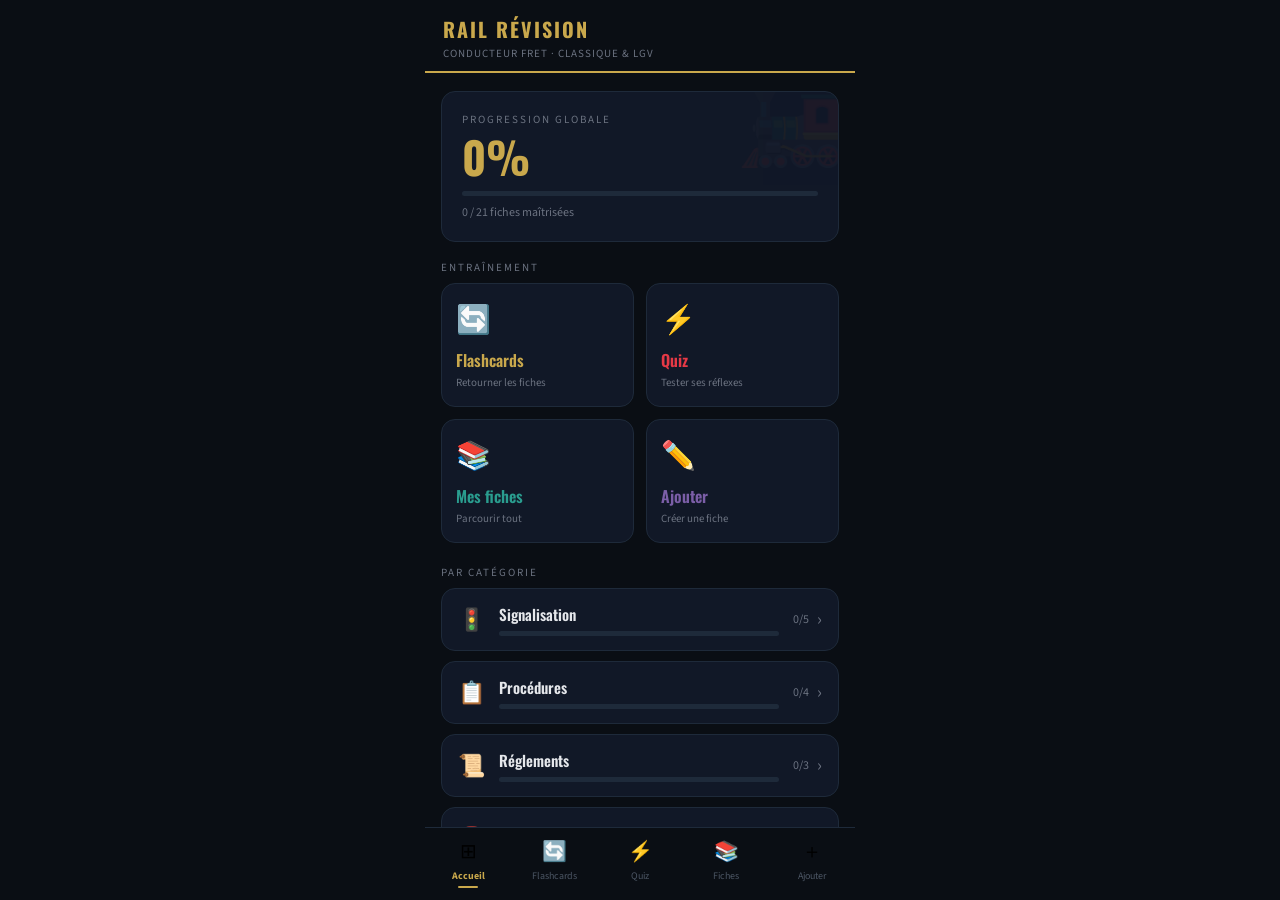
==== commit 1bf2a30c: "Rename quizz.html to index.html" ====
--- a/index.html
+++ b/index.html
@@ -1,809 +1,620 @@
-<!DOCTYPE html>
-<html lang="fr">
-<head>
-<meta charset="UTF-8">
-<meta name="viewport" content="width=device-width, initial-scale=1.0, viewport-fit=cover, user-scalable=no">
-<meta name="apple-mobile-web-app-capable" content="yes">
-<meta name="apple-mobile-web-app-status-bar-style" content="black-translucent">
-<meta name="theme-color" content="#1a2744">
-<title>QCM Conducteur Ferroviaire</title>
-<style>
-:root {
-  --rail: #1a2744;
-  --rail2: #253560;
-  --accent: #e8a020;
-  --green: #1d9e75;
-  --red: #d85a30;
-  --bg: #f2f1ed;
-  --surface: #ffffff;
-  --border: #e0ddd6;
-  --text: #1a1917;
-  --muted: #6b6860;
-  --radius: 14px;
-  --safe-top: env(safe-area-inset-top, 0px);
-  --safe-bottom: env(safe-area-inset-bottom, 0px);
-}
-* { box-sizing: border-box; margin: 0; padding: 0; -webkit-tap-highlight-color: transparent; }
-html, body { height: 100%; overflow: hidden; }
-body {
-  font-family: -apple-system, 'SF Pro Text', 'Helvetica Neue', sans-serif;
-  background: var(--bg);
-  color: var(--text);
-  -webkit-font-smoothing: antialiased;
-}
-
-/* ── SCREENS ── */
-.screen { display: none; position: absolute; inset: 0; overflow-y: auto; -webkit-overflow-scrolling: touch; }
-.screen.active { display: block; }
-
-/* ── TOP BAR ── */
-.topbar {
-  background: var(--rail);
-  padding: calc(var(--safe-top) + 10px) 16px 10px;
-  display: flex; align-items: center; gap: 10px;
-  position: sticky; top: 0; z-index: 50;
-}
-.topbar svg { width: 26px; height: 26px; flex-shrink: 0; }
-.topbar-info { flex: 1; }
-.topbar-title { font-size: 14px; font-weight: 700; color: #fff; line-height: 1.2; }
-.topbar-sub { font-size: 11px; color: rgba(255,255,255,0.5); }
-.topbar-btn { background: rgba(255,255,255,0.15); border: none; color: #fff; border-radius: 8px; padding: 7px 12px; font-size: 13px; font-weight: 600; cursor: pointer; }
-
-/* ── HOME ── */
-#homeScreen { background: var(--bg); }
-.home-body { padding: 16px 16px calc(var(--safe-bottom) + 90px); }
-.hero-card {
-  background: var(--rail);
-  border-radius: var(--radius);
-  padding: 20px;
-  margin-bottom: 16px;
-  color: #fff;
-}
-.hero-card h1 { font-size: 20px; font-weight: 800; margin-bottom: 6px; line-height: 1.2; }
-.hero-card p { font-size: 13px; opacity: 0.7; line-height: 1.6; margin-bottom: 14px; }
-.hero-pills { display: flex; flex-wrap: wrap; gap: 6px; }
-.hero-pill { background: rgba(255,255,255,0.15); border-radius: 20px; padding: 5px 12px; font-size: 11px; font-weight: 600; }
-.section-label { font-size: 11px; font-weight: 700; letter-spacing: 1px; text-transform: uppercase; color: var(--muted); margin: 0 0 10px; padding: 0 2px; }
-.mod-grid { display: grid; grid-template-columns: 1fr 1fr; gap: 10px; margin-bottom: 16px; }
-.mod-tile {
-  background: var(--surface);
-  border: 2px solid var(--border);
-  border-radius: var(--radius);
-  padding: 14px 12px;
-  cursor: pointer;
-  transition: border-color 0.15s;
-  position: relative;
-  overflow: hidden;
-}
-.mod-tile.selected { border-color: var(--rail); }
-.mod-tile.selected::after {
-  content: '✓';
-  position: absolute; top: 8px; right: 10px;
-  font-size: 12px; font-weight: 800;
-  color: var(--rail);
-}
-.mod-tile-dot { width: 10px; height: 10px; border-radius: 50%; margin-bottom: 8px; }
-.mod-tile h4 { font-size: 12px; font-weight: 700; margin-bottom: 3px; line-height: 1.3; }
-.mod-tile span { font-size: 10px; color: var(--muted); }
-
-/* ── STICKY START BUTTON ── */
-.home-footer {
-  position: fixed;
-  bottom: 0; left: 0; right: 0;
-  background: rgba(242,241,237,0.95);
-  backdrop-filter: blur(10px);
-  -webkit-backdrop-filter: blur(10px);
-  padding: 12px 16px calc(var(--safe-bottom) + 12px);
-  border-top: 1px solid var(--border);
-  z-index: 40;
-}
-.start-btn {
-  width: 100%;
-  background: var(--rail);
-  color: #fff;
-  border: none;
-  border-radius: 14px;
-  padding: 15px;
-  font-size: 16px;
-  font-weight: 700;
-  cursor: pointer;
-  transition: opacity 0.15s, transform 0.1s;
-}
-.start-btn:active { transform: scale(0.98); opacity: 0.85; }
-.start-btn:disabled { opacity: 0.3; cursor: not-allowed; }
-.start-sub { text-align: center; font-size: 12px; color: var(--muted); margin-top: 6px; }
-
-/* ── QUIZ SCREEN ── */
-#quizScreen { background: var(--bg); }
-.quiz-body { padding: 16px 16px calc(var(--safe-bottom) + 80px); }
-.quiz-progress-bar { height: 4px; background: var(--border); position: sticky; top: 56px; z-index: 30; }
-.quiz-progress-bar.has-safearea { top: calc(56px + var(--safe-top)); }
-.quiz-fill { height: 100%; background: var(--accent); transition: width 0.4s; }
-.quiz-meta { display: flex; align-items: center; justify-content: space-between; margin-bottom: 14px; }
-.quiz-num { font-size: 13px; color: var(--muted); font-weight: 600; }
-.q-tag { font-size: 11px; font-weight: 700; padding: 4px 10px; border-radius: 20px; }
-.tag-qcu { background: #e1f5ee; color: #085041; }
-.tag-qcm { background: #e6f1fb; color: #0c447c; }
-.tag-ordre { background: #eeedfe; color: #3c3489; }
-.qbox {
-  background: var(--surface);
-  border-radius: var(--radius);
-  padding: 18px;
-  margin-bottom: 12px;
-  border: 1px solid var(--border);
-}
-.q-badge {
-  display: inline-block;
-  font-size: 10px; font-weight: 700;
-  letter-spacing: 0.5px; text-transform: uppercase;
-  padding: 3px 8px; border-radius: 5px; margin-bottom: 10px;
-}
-.q-text { font-size: 15px; font-weight: 700; line-height: 1.55; margin-bottom: 14px; }
-.q-hint { font-size: 12px; color: var(--muted); background: var(--bg); border-radius: 8px; padding: 8px 12px; margin-bottom: 12px; }
-.opts { display: flex; flex-direction: column; gap: 9px; }
-.opt {
-  display: flex; align-items: flex-start; gap: 12px;
-  background: var(--bg); border: 2px solid var(--border);
-  border-radius: 11px; padding: 13px 14px;
-  cursor: pointer; width: 100%; text-align: left;
-  transition: border-color 0.12s, background 0.12s;
-  -webkit-user-select: none;
-}
-.opt:active { transform: scale(0.99); }
-.opt.selected { border-color: var(--rail); background: #edf0f8; }
-.opt.correct { border-color: var(--green); background: #e1f5ee; }
-.opt.wrong { border-color: var(--red); background: #faece7; }
-.opt.missed { border-color: var(--green); background: transparent; border-style: dashed; }
-.opt-key {
-  width: 28px; height: 28px; border-radius: 7px; flex-shrink: 0;
-  background: var(--surface); border: 1.5px solid var(--border);
-  display: flex; align-items: center; justify-content: center;
-  font-size: 12px; font-weight: 700; color: var(--muted);
-}
-.opt.selected .opt-key { background: var(--rail); color: #fff; border-color: var(--rail); }
-.opt.correct .opt-key { background: var(--green); color: #fff; border-color: var(--green); }
-.opt.wrong .opt-key { background: var(--red); color: #fff; border-color: var(--red); }
-.opt-text { font-size: 14px; line-height: 1.5; padding-top: 4px; color: var(--text); }
-
-/* ── ORDER / DRAG TOUCH ── */
-.order-zone {
-  display: flex; flex-direction: column; gap: 8px;
-  background: #eeebe5; border: 2px dashed #c5c2bb;
-  border-radius: 12px; padding: 10px; min-height: 60px;
-}
-.order-zone.correct-zone { background: #e1f5ee; border-color: var(--green); }
-.order-zone.wrong-zone { background: #faece7; border-color: var(--red); }
-.order-item {
-  display: flex; align-items: center; gap: 10px;
-  background: var(--surface); border: 1.5px solid var(--border);
-  border-radius: 9px; padding: 11px 13px;
-  font-size: 13px; line-height: 1.4;
-  touch-action: none;
-  transition: box-shadow 0.15s, opacity 0.15s;
-  cursor: grab;
-}
-.order-item.dragging-touch {
-  opacity: 0.35;
-}
-.order-item.drag-over { border-color: var(--rail); background: #edf0f8; }
-.order-handle { color: var(--muted); font-size: 18px; flex-shrink: 0; }
-.order-num {
-  width: 24px; height: 24px; border-radius: 50%;
-  background: var(--rail); color: #fff;
-  display: flex; align-items: center; justify-content: center;
-  font-size: 11px; font-weight: 800; flex-shrink: 0;
-}
-
-/* ── EXPLANATION ── */
-.expl {
-  background: #fff8e8;
-  border-left: 4px solid var(--accent);
-  border-radius: 0 12px 12px 0;
-  padding: 14px 16px; margin-top: 10px;
-  font-size: 13px; color: var(--text); line-height: 1.65;
-}
-.expl strong { display: block; font-size: 10px; font-weight: 800; text-transform: uppercase; letter-spacing: 0.5px; color: #8a6010; margin-bottom: 5px; }
-
-/* ── QUIZ FOOTER (sticky) ── */
-.quiz-footer {
-  position: fixed; bottom: 0; left: 0; right: 0;
-  background: rgba(242,241,237,0.96);
-  backdrop-filter: blur(10px);
-  -webkit-backdrop-filter: blur(10px);
-  padding: 10px 16px calc(var(--safe-bottom) + 10px);
-  border-top: 1px solid var(--border);
-  z-index: 40;
-  display: flex; gap: 8px; align-items: center;
-}
-.qf-prev { background: var(--surface); border: 1.5px solid var(--border); color: var(--text); border-radius: 12px; padding: 13px 16px; font-size: 14px; font-weight: 600; cursor: pointer; flex-shrink: 0; }
-.qf-prev:active { opacity: 0.7; }
-.qf-val { flex: 1; background: var(--rail); color: #fff; border: none; border-radius: 12px; padding: 14px; font-size: 15px; font-weight: 700; cursor: pointer; }
-.qf-val:active { opacity: 0.85; transform: scale(0.99); }
-.qf-skip { background: transparent; border: none; color: var(--muted); font-size: 13px; font-weight: 600; padding: 13px 10px; cursor: pointer; flex-shrink: 0; }
-
-/* ── RESULTS ── */
-#resultsScreen { background: var(--bg); }
-.res-body { padding: 16px 16px calc(var(--safe-bottom) + 16px); }
-.res-hero {
-  background: var(--rail); border-radius: var(--radius);
-  padding: 28px 20px; text-align: center; margin-bottom: 14px;
-  color: #fff;
-}
-.score-ring {
-  width: 100px; height: 100px; border-radius: 50%;
-  border: 5px solid rgba(255,255,255,0.3);
-  display: flex; flex-direction: column; align-items: center; justify-content: center;
-  margin: 0 auto 14px;
-}
-.score-pct { font-size: 30px; font-weight: 900; line-height: 1; }
-.score-frac { font-size: 12px; opacity: 0.6; }
-.score-mention { font-size: 17px; font-weight: 800; margin-bottom: 4px; }
-.score-sub { font-size: 13px; opacity: 0.65; line-height: 1.5; }
-.res-stats { display: grid; grid-template-columns: repeat(3,1fr); gap: 10px; margin-bottom: 14px; }
-.res-stat { background: var(--surface); border: 1px solid var(--border); border-radius: var(--radius); padding: 14px 8px; text-align: center; }
-.res-stat-num { font-size: 28px; font-weight: 900; }
-.res-stat-label { font-size: 10px; color: var(--muted); margin-top: 2px; font-weight: 600; }
-.res-list { display: flex; flex-direction: column; gap: 8px; margin-bottom: 16px; }
-.res-item { display: flex; align-items: center; gap: 10px; background: var(--surface); border: 1px solid var(--border); border-radius: 10px; padding: 11px 13px; }
-.res-dot { width: 26px; height: 26px; border-radius: 50%; display: flex; align-items: center; justify-content: center; font-size: 12px; font-weight: 800; color: #fff; flex-shrink: 0; }
-.dot-ok { background: var(--green); }
-.dot-ko { background: var(--red); }
-.dot-sk { background: #bbb; }
-.res-qtext { font-size: 13px; line-height: 1.4; flex: 1; }
-.res-mod { font-size: 10px; color: var(--muted); margin-top: 2px; }
-.res-actions { display: flex; flex-direction: column; gap: 10px; }
-.btn-full { width: 100%; padding: 15px; border-radius: 14px; font-size: 15px; font-weight: 700; cursor: pointer; border: none; }
-.btn-full-primary { background: var(--rail); color: #fff; }
-.btn-full-secondary { background: var(--surface); color: var(--text); border: 1.5px solid var(--border) !important; border-style: solid; }
-
-/* ── RIPPLE ── */
-@keyframes ripple { to { transform: scale(4); opacity: 0; } }
-</style>
-</head>
-<body>
-
-<!-- ════════════════ HOME ════════════════ -->
-<div id="homeScreen" class="screen active">
-  <div class="topbar">
-    <svg viewBox="0 0 28 28" fill="none" stroke="#fff" stroke-width="1.8" stroke-linecap="round">
-      <rect x="3" y="7" width="22" height="14" rx="2.5"/>
-      <path d="M3 12h22M9 7v14M19 7v14"/>
-      <circle cx="8" cy="22" r="1.8" fill="#fff" stroke="none"/>
-      <circle cx="20" cy="22" r="1.8" fill="#fff" stroke="none"/>
-    </svg>
-    <div class="topbar-info">
-      <div class="topbar-title">QCM Conducteur Ferroviaire</div>
-      <div class="topbar-sub">Ligne Classique &amp; LGV — 120 questions</div>
-    </div>
-  </div>
-
-  <div class="home-body">
-    <div class="hero-card">
-      <h1>Formation Conducteur de Train</h1>
-      <p>Référentiel complet : réglementation, signalisation, conduite, freinage, sécurité, LGV — conforme directive 2007/59/CE.</p>
-      <div class="hero-pills">
-        <span class="hero-pill" id="hpTotal">120 questions</span>
-        <span class="hero-pill">3 types de QCM</span>
-        <span class="hero-pill">10 modules</span>
-      </div>
-    </div>
-
-    <p class="section-label">Choisir les modules</p>
-    <div class="mod-grid" id="modGrid"></div>
-  </div>
-
-  <div class="home-footer">
-    <button class="start-btn" id="startBtn" disabled>Commencer le QCM</button>
-    <p class="start-sub" id="startSub">Sélectionnez au moins un module</p>
-  </div>
-</div>
-
-<!-- ════════════════ QUIZ ════════════════ -->
-<div id="quizScreen" class="screen">
-  <div class="topbar" id="quizTopbar">
-    <svg viewBox="0 0 28 28" fill="none" stroke="#fff" stroke-width="1.8" stroke-linecap="round">
-      <rect x="3" y="7" width="22" height="14" rx="2.5"/>
-      <path d="M3 12h22M9 7v14M19 7v14"/>
-      <circle cx="8" cy="22" r="1.8" fill="#fff" stroke="none"/>
-      <circle cx="20" cy="22" r="1.8" fill="#fff" stroke="none"/>
-    </svg>
-    <div class="topbar-info">
-      <div class="topbar-title" id="qTopTitle">Question 1</div>
-      <div class="topbar-sub" id="qTopSub">Réglementation</div>
-    </div>
-    <button class="topbar-btn" id="quitBtn">Quitter</button>
-  </div>
-  <div class="quiz-progress-bar"><div class="quiz-fill" id="qFill" style="width:0%"></div></div>
-
-  <div class="quiz-body" id="quizBody">
-    <div class="quiz-meta">
-      <span class="quiz-num" id="qNum">1 / 20</span>
-      <span class="q-tag tag-qcu" id="qTag">Choix unique</span>
-    </div>
-    <div class="qbox">
-      <span class="q-badge" id="qBadge"></span>
-      <div class="q-text" id="qText"></div>
-      <div class="q-hint" id="qHint" style="display:none"></div>
-      <div id="qBody"></div>
-    </div>
-    <div class="expl" id="expl" style="display:none"><strong>Explication</strong><span id="explText"></span></div>
-  </div>
-
-  <div class="quiz-footer">
-    <button class="qf-prev" id="prevBtn" style="visibility:hidden">←</button>
-    <button class="qf-val" id="valBtn">Valider</button>
-    <button class="qf-skip" id="skipBtn">Passer</button>
-  </div>
-</div>
-
-<!-- ════════════════ RESULTS ════════════════ -->
-<div id="resultsScreen" class="screen">
-  <div class="topbar">
-    <svg viewBox="0 0 28 28" fill="none" stroke="#fff" stroke-width="1.8" stroke-linecap="round">
-      <rect x="3" y="7" width="22" height="14" rx="2.5"/>
-      <path d="M3 12h22M9 7v14M19 7v14"/>
-      <circle cx="8" cy="22" r="1.8" fill="#fff" stroke="none"/>
-      <circle cx="20" cy="22" r="1.8" fill="#fff" stroke="none"/>
-    </svg>
-    <div class="topbar-info">
-      <div class="topbar-title">Résultats</div>
-      <div class="topbar-sub">Fin du QCM</div>
-    </div>
-  </div>
-  <div class="res-body">
-    <div class="res-hero">
-      <div class="score-ring" id="scoreRing">
-        <div class="score-pct" id="scorePct">—</div>
-        <div class="score-frac" id="scoreFrac">0/0</div>
-      </div>
-      <div class="score-mention" id="scoreMention"></div>
-      <div class="score-sub" id="scoreSub"></div>
-    </div>
-    <div class="res-stats">
-      <div class="res-stat"><div class="res-stat-num" id="rOk" style="color:var(--green)">0</div><div class="res-stat-label">Correctes</div></div>
-      <div class="res-stat"><div class="res-stat-num" id="rKo" style="color:var(--red)">0</div><div class="res-stat-label">Incorrectes</div></div>
-      <div class="res-stat"><div class="res-stat-num" id="rSk" style="color:var(--muted)">0</div><div class="res-stat-label">Passées</div></div>
-    </div>
-    <div class="res-list" id="resList"></div>
-    <div class="res-actions">
-      <button class="btn-full btn-full-primary" id="retryBtn">🔁  Recommencer</button>
-      <button class="btn-full btn-full-secondary" id="homeBtn" style="background:var(--surface);color:var(--text);border:1.5px solid var(--border);">🏠  Choisir les modules</button>
-    </div>
-  </div>
-</div>
-
-<script>
-// ══════════════════════════════════════════════
-// BASE DE DONNÉES COMPLÈTE — 120 QUESTIONS
-// ══════════════════════════════════════════════
-const DB = {
-reglementation:[
-{id:'rg01',type:'qcu',q:"Quelle directive européenne régit la certification des conducteurs de trains ?",opts:["2004/49/CE","2007/59/CE","2016/798/UE","96/48/CE"],ans:[1],exp:"La directive 2007/59/CE définit le cadre de certification des conducteurs au niveau européen (licence + attestation complémentaire). Elle a été transposée en droit français via le décret 2010-708."},
-{id:'rg02',type:'qcm',q:"Quels documents le conducteur doit-il obligatoirement avoir sur lui en service ?",opts:["Licence de conduite (ou titre équivalent)","Avis de mouvement ou ordre de mission","Livret de marche de la ligne","Téléphone personnel","Registre de bord de l'engin"],ans:[0,1,2],exp:"Les trois documents obligatoires sont : licence/titre de conduite, avis de mouvement (particularités du service), et livret de marche de la ligne parcourue."},
-{id:'rg03',type:'qcu',q:"En cas de doute sur une situation, la règle d'or impose :",opts:["Ralentir à 30 km/h","Appeler le régulateur avant toute décision","Arrêter le train et ne repartir qu'après avoir levé le doute","Continuer à vitesse réduite jusqu'au prochain arrêt"],ans:[2],exp:"Règle d'or de sécurité : EN CAS DE DOUTE, ARRÊTER. Le conducteur doit immobiliser le train puis contacter le régulateur pour lever le doute avant toute reprise de marche."},
-{id:'rg04',type:'qcu',q:"Quelle est la durée maximale de conduite continue sans interruption ?",opts:["3 heures","4 heures","6 heures","8 heures"],ans:[1],exp:"La réglementation européenne limite la conduite continue à 4 heures maximum. Cette limite vise à lutter contre la fatigue et maintenir la vigilance du conducteur."},
-{id:'rg05',type:'qcm',q:"Quels actes nécessitent obligatoirement une autorisation préalable du régulateur ?",opts:["Franchissement d'un signal d'arrêt fermé","Départ en marche à vue","Refoulement (marche arrière)","Dépassement de la vitesse limite","Arrêt non prévu en pleine voie"],ans:[0,1,2,4],exp:"Nécessitent une autorisation : franchir un signal fermé, effectuer un refoulement, départ en MAV, et tout arrêt non prévu prolongé en pleine voie. Le dépassement de vitesse est une faute, non une autorisation."},
-{id:'rg06',type:'qcu',q:"À quelle fréquence le conducteur renouvelle-t-il son habilitation ligne ?",opts:["Tous les 6 mois","Tous les ans","Tous les 3 ans","Tous les 5 ans"],ans:[2],exp:"Les habilitations ligne et matériel doivent être renouvelées généralement tous les 3 ans via vérification ou formation continue, selon la réglementation EPSF."},
-{id:'rg07',type:'ordre',q:"Remettez dans l'ordre les étapes réglementaires de prise en charge de l'engin :",items:["Vérification des documents de service","Tour de l'engin (inspection extérieure)","Essai du frein d'urgence et frein de service","Vérification des équipements de sécurité cabine","Signalement des anomalies dans le carnet de bord"],ans:[0,1,3,2,4],exp:"Ordre : 1) Documents, 2) Tour extérieur, 3) Équipements sécurité intérieure, 4) Essai des freins, 5) Consignation des anomalies dans le carnet avant le départ."},
-{id:'rg08',type:'qcu',q:"Le Livret de Marche (LM) contient :",opts:["Les horaires commerciaux du train","Les caractéristiques techniques permanentes et restrictions de la ligne","Les noms des agents de la ligne","La liste des gares avec leur kilométrage uniquement"],ans:[1],exp:"Le LM contient toutes les caractéristiques permanentes de la ligne : profil en long, vitesses limites, sections de séparation électrique, restrictions, points remarquables."},
-{id:'rg09',type:'qcm',q:"Quelles infractions entraînent systématiquement un rapport d'incident ?",opts:["Franchissement intempestif d'un signal d'arrêt (FISAT)","Dépassement de vitesse > 10 km/h","Retard supérieur à 15 minutes","Rupture d'attelage","Collision avec un obstacle"],ans:[0,1,3,4],exp:"Rapports obligatoires : FISAT, dépassement significatif de vitesse, rupture d'attelage, collision. Les retards purs génèrent un rapport opérationnel, pas un rapport d'incident sécurité."},
-{id:'rg10',type:'qcu',q:"Qu'est-ce que l'EPSF ?",opts:["L'École Professionnelle des Services Ferroviaires","L'Établissement Public de Sécurité Ferroviaire","L'Entreprise de Prévention des Sinistres Ferroviaires","L'Espace Pro des Superviseurs Ferroviaires"],ans:[1],exp:"L'EPSF (Établissement Public de Sécurité Ferroviaire) est l'autorité nationale de sécurité ferroviaire française. Il délivre les certificats de sécurité et accrédite les organismes de formation."},
-{id:'rg11',type:'qcm',q:"Quelles informations figurent sur la licence européenne de conducteur ?",opts:["Numéro de licence unique européen","Photo du conducteur","Habilitations matériel","Nationalité et date de naissance","Lignes autorisées"],ans:[0,1,3],exp:"La licence porte : le numéro unique, la photo, les données d'identité. Les habilitations matériel et lignes figurent sur l'attestation complémentaire, document distinct de la licence."},
-{id:'rg12',type:'qcu',q:"Un conducteur qui constate une défaillance technique affectant la sécurité doit :",opts:["Continuer et signaler en fin de service","Arrêter immédiatement et signaler au régulateur","Réduire la vitesse de moitié et continuer","Appeler le chef de gare suivant"],ans:[1],exp:"Toute défaillance technique affectant la sécurité impose l'arrêt immédiat et le signalement immédiat au régulateur. Le conducteur ne peut pas décider seul de continuer."},
-],
-signalisation:[
-{id:'si01',type:'qcu',q:"Que signifie un signal Carré (C) rouge fixe ?",opts:["Ralentir à 30 km/h","Arrêt absolu, infranchissable sans autorisation spéciale","Arrêt, puis marche à vue possible","Annonce d'un ralentissement à 60 km/h"],ans:[1],exp:"Le Carré est le signal d'arrêt le plus contraignant : ARRÊT ABSOLU, infranchissable en aucun cas sans autorisation écrite du régulateur."},
-{id:'si02',type:'qcu',q:"Que signifie le Sémaphore (S) rouge clignotant ?",opts:["Arrêt absolu","Arrêt, franchissable sur autorisation avec MAV à 15 km/h","Ralentir à 30 km/h","Annonce d'un carré"],ans:[1],exp:"Le Sémaphore protège le canton suivant occupé. Il impose l'arrêt mais peut être franchi sur autorisation régulateur en marche à vue à 15 km/h maximum."},
-{id:'si03',type:'qcu',q:"L'Avertissement (A) jaune fixe signifie :",opts:["Arrêt immédiat","Le canton suivant est libre","Annonce d'un signal fermé au prochain canton","Vitesse limitée à 60 km/h"],ans:[2],exp:"L'Avertissement informe qu'un signal fermé (Carré ou Sémaphore) est au prochain canton. Le conducteur doit adapter sa vitesse pour pouvoir s'arrêter avant ce signal."},
-{id:'si04',type:'ordre',q:"Classez les aspects du BAL du PLUS restrictif au MOINS restrictif :",items:["Carré (rouge fixe)","Sémaphore (rouge clignotant)","Avertissement (jaune fixe)","Voie libre (vert)"],ans:[0,1,2,3],exp:"Hiérarchie : Carré (arrêt absolu) > Sémaphore (arrêt franchissable) > Avertissement (freiner) > Voie libre (marche normale)."},
-{id:'si05',type:'qcm',q:"Quels signaux d'arrêt peuvent être franchis sous conditions ?",opts:["Carré violet (Cv)","Sémaphore (S)","Carré rouge (C)","Guidon d'arrêt","Disque (D)"],ans:[0,1],exp:"Seuls le Carré Violet et le Sémaphore peuvent être franchis sur autorisation. Le Carré ordinaire et le Disque ne peuvent jamais être franchis sans autorisation écrite."},
-{id:'si06',type:'qcu',q:"Un TIV 'à distance' (tableau indicateur de vitesse) :",opts:["Impose la vitesse immédiatement","Annonce une limitation à observer au TIV d'exécution","Indique la fin d'une limitation","Concerne uniquement les trains de fret"],ans:[1],exp:"Le TIV à distance prévient d'une limitation à venir. La vitesse s'applique dès le TIV d'exécution. Le conducteur réduit progressivement entre les deux panneaux."},
-{id:'si07',type:'qcm',q:"Quels équipements signalent une section de séparation électrique (zone neutre) ?",opts:["Tableau Z (zone neutre)","Signal ES (entrée de séparation)","Signal deux croix de Saint-André","Balise ETCS","Tableau NF (neutre fin)"],ans:[0,1,4],exp:"Les sections de séparation sont annoncées par ES (entrée) et Z (zone) et la fin par NF. Le conducteur doit couper la traction et ne pas rouvrir le disjoncteur dans la zone."},
-{id:'si08',type:'qcu',q:"Le signal lumineux VD clignotant vert signifie :",opts:["Vitesse limitée selon type de bifurcation","Passage voie directe sans restriction","Marche à vue obligatoire","Annonce d'un ralentissement 30 km/h"],ans:[0],exp:"Le VD clignotant annonce un passage par voie déviée. La vitesse autorisée dépend du type de bifurcation (30 ou 60 km/h selon la vitesse de déviation de l'aiguillage)."},
-{id:'si09',type:'qcm',q:"Quels aspects lumineux peuvent être clignotants ?",opts:["Avertissement clignotant (annonce ralt. 60 km/h)","Sémaphore","Signal de manœuvre","Rappel de ralentissement 30 km/h clignotant"],ans:[0,1,3],exp:"Les aspects clignotants : Avertissement clignotant (ralt. 60), Sémaphore (arrêt franchissable), Rappel ralt. 30 clignotant. Les carrés sont toujours fixes."},
-{id:'si10',type:'qcu',q:"Un tableau TECS signifie :",opts:["Fin du block automatique","Entrée dans une zone de BAL","Zone de neutralisation électrique","Limitation permanente à 40 km/h"],ans:[1],exp:"Le tableau TECS indique l'entrée dans une zone de BAL (Block Automatique Lumineux). À partir de ce point, la signalisation est assurée par des signaux automatiques de cantons."},
-{id:'si11',type:'qcu',q:"Sur LGV, 'Nf' (TVM) signifie :",opts:["Nouvelle formation de convoi","Nez de canton — arrêt impératif avant ce point","Neutralisation de frein","Numéro de fréquence radio"],ans:[1],exp:"Sur LGV avec TVM, 'Nf' (Nez de canton fermé) est l'équivalent du Carré sur ligne classique : arrêt impératif avant le point Nf."},
-{id:'si12',type:'qcm',q:"Quels signaux sont spécifiques aux zones de manœuvre en gare ?",opts:["Guidon d'arrêt","Heurtoir","Signal de manœuvre (Sm)","Carré violet","Tableau 'Limite de manœuvre'"],ans:[0,2,3,4],exp:"Signaux de manœuvre : Guidon d'arrêt, Signal Sm, Carré violet (protection aiguille), tableau 'Limite de manœuvre'. Le heurtoir est un équipement physique, pas un signal de signalisation."},
-{id:'si13',type:'ordre',q:"Remettez dans l'ordre les actions face à un Avertissement (A) :",items:["Réduire la vitesse progressivement","Observer le signal A et identifier son aspect","Se préparer à s'arrêter avant le signal suivant","Ajuster le freinage pour la vitesse au signal d'exécution"],ans:[1,0,3,2],exp:"Face à un A : 1) Identifier l'aspect, 2) Réduire, 3) Ajuster le freinage selon la distance, 4) Être prêt à s'arrêter au signal suivant."},
-{id:'si14',type:'qcu',q:"Que doit faire le conducteur à l'approche d'un Disque (D) jaune et rouge ?",opts:["Ralentir à 30 km/h (ou 15 km/h selon les cas) et continuer","S'arrêter absolument — signal de danger","Klaxonner et continuer","Appeler le régulateur"],ans:[0],exp:"Le Disque (D) impose une limitation stricte (30 km/h, parfois 15 km/h). Il protège un passage à niveau, une zone de travaux, etc. Ce n'est pas un signal d'arrêt absolu mais de ralentissement strict."},
-],
-conduite:[
-{id:'cd01',type:'qcu',q:"Qu'est-ce que la 'marche à vue' (MAV) ?",opts:["Circuler en regardant attentivement les signaux","Circuler à ≤ 30 km/h en pouvant s'arrêter avant tout obstacle visible","Circuler sans système de sécurité automatique","Circuler avec les feux de croisement allumés"],ans:[1],exp:"La MAV consiste à circuler à ≤ 30 km/h (≤ 15 km/h en gare) en étant capable de s'arrêter avant tout obstacle visible. S'impose après franchissement d'un signal fermé sur autorisation."},
-{id:'cd02',type:'ordre',q:"Remettez dans l'ordre le démarrage d'une locomotive électrique :",items:["Vérification des niveaux et état général (ronde)","Mise sous tension des auxiliaires","Essai du frein de service","Montée en pression de la conduite générale","Démarrage et vérification des afficheurs"],ans:[0,4,1,3,2],exp:"Ordre : ronde extérieure → vérification afficheurs → auxiliaires → montée en pression CG → essai frein avant départ."},
-{id:'cd03',type:'qcm',q:"Quand un essai de frein complet est-il obligatoire ?",opts:["Au début de chaque service de traction","Après tout changement de composition du train","Après immobilisation supérieure à la durée réglementaire","Avant chaque entrée en gare","Après tout changement de sens de marche"],ans:[0,1,2],exp:"L'essai de frein complet est obligatoire : au début de service, après modification de composition, et après immobilisation prolongée réglementaire."},
-{id:'cd04',type:'qcu',q:"En mode dégradé sans VACMA fonctionnel, le conducteur doit :",opts:["Rouler à vitesse réduite de 50%","Ne pas prendre le service","Limiter la vitesse à 100 km/h","Prévenir le régulateur et continuer"],ans:[1],exp:"Le VACMA est obligatoire. Si ce dispositif est inopérant, le conducteur ne peut pas prendre ou continuer le service — l'engin doit être mis à disposition pour réparation."},
-{id:'cd05',type:'qcm',q:"Quels facteurs influencent la distance de freinage ?",opts:["La vitesse initiale","La masse du train","Le taux de frein","La couleur de la locomotive","Le profil de la voie (pente/rampe)"],ans:[0,1,2,4],exp:"Distance de freinage dépend de : vitesse (effet carré), masse (inertie), taux de frein (efficacité), et pente (rampe allonge, descente raccourcit). La couleur n'a aucun effet."},
-{id:'cd06',type:'qcu',q:"Conduire 'en relâchement' signifie :",opts:["Conduire sans traction ni freinage (inertie)","Conduire sans surveillance des signaux","Conduire avec le moteur coupé uniquement","Conduire en mode automatique"],ans:[0],exp:"La conduite 'en relâchement' supprime traction ET freinage — le train roule sur son élan. Technique d'économie d'énergie sur les descentes et à l'approche des arrêts."},
-{id:'cd07',type:'qcm',q:"Quelles informations le conducteur doit-il connaître avant de partir ?",opts:["Composition et masse du train","Taux de frein du train","Restrictions temporaires de vitesse (travaux)","Météo nationale complète","Vitesses limites permanentes de la ligne"],ans:[0,1,2,4],exp:"Avant le départ : composition/masse, taux de frein, restrictions temporaires (avis de travaux), vitesses permanentes (LM). La météo nationale n'est pas un paramètre de conduite direct."},
-{id:'cd08',type:'qcu',q:"Qu'est-ce que le taux de frein (Tf) d'un train ?",opts:["Le nombre de bogies freinés / total","Le rapport masse freinée / masse totale × 100 (%)","La pression dans la conduite générale","Le nombre de cylindres de frein en service"],ans:[1],exp:"Taux de frein (%) = (masse freinée / masse totale) × 100. Un taux minimum est exigé pour chaque vitesse. Ex : 100 km/h nécessite généralement ≥ 55% de taux de frein."},
-{id:'cd09',type:'ordre',q:"Remettez dans l'ordre les actions à l'approche d'un arrêt en gare :",items:["Réduction progressive de la vitesse","Identification du signal ou repère d'arrêt","Application du frein de service","Arrêt précis au repère","Vérification de l'alignement à quai"],ans:[1,0,2,3,4],exp:"Approche gare : 1) Identifier le repère, 2) Réduire progressivement, 3) Appliquer frein de service, 4) Arrêt précis, 5) Vérifier alignement à quai."},
-{id:'cd10',type:'qcu',q:"Lors d'un dépassement de vitesse involontaire, le conducteur doit :",opts:["Ne rien faire si légèrement dépassé","Réduire immédiatement et rédiger un rapport d'incident","Appeler le régulateur avant de ralentir","Continuer et signaler au terminus"],ans:[1],exp:"Tout dépassement significatif (> 10 km/h) : réduction immédiate + rapport d'incident obligatoire. La sécurité prime sur tout."},
-{id:'cd11',type:'qcm',q:"Quelles situations imposent une vitesse réduite à 30 km/h ?",opts:["Après franchissement d'un sémaphore sur autorisation","Dans un itinéraire de chantier","Entrée en gare sur voie non présentée","Visibilité réduite à moins de 200 m","Perte de communication radio"],ans:[0,1,2,3],exp:"MAV (≤ 30 km/h) s'impose : après sémaphore, en chantier, entrée voie non présentée, visibilité réduite. La perte radio impose l'arrêt, pas seulement le ralentissement."},
-],
-freinage:[
-{id:'fr01',type:'qcu',q:"La conduite générale (CG) fonctionne sur quel principe ?",opts:["Haute pression = freins serrés","Dépression de la conduite = serrage des freins","Rupture de pression = relâchement","Courant électrique continu"],ans:[1],exp:"Frein Westinghouse : la CG est chargée à ~5 bars. Une dépression provoque le serrage automatique. En cas de rupture (train brisé), les freins se serrent automatiquement — principe de sécurité intrinsèque."},
-{id:'fr02',type:'qcm',q:"Quels types de freins équipent généralement un train de fret moderne ?",opts:["Frein continu automatique à air comprimé","Frein rhéostatique (résistances)","Frein électrodynamique (récupération)","Frein magnétique sur rail","Frein à sabot de bois"],ans:[0,1,2],exp:"Trains de fret modernes : frein pneumatique continu (obligatoire), frein rhéostatique, et parfois électrodynamique. Le frein magnétique sur rail est réservé aux trains voyageurs haute performance."},
-{id:'fr03',type:'qcu',q:"Que se passe-t-il si la conduite générale est coupée (rupture d'attelage) ?",opts:["Les freins se relâchent","Les freins se serrent automatiquement sur les deux tronçons","Rien ne se passe","Le régulateur est alerté automatiquement"],ans:[1],exp:"Rupture de CG : la pression chute à zéro sur les deux parties, provoquant le serrage automatique des freins. C'est le principe de sécurité intrinsèque du frein continu."},
-{id:'fr04',type:'ordre',q:"Classez les niveaux de freinage du moins au plus énergique :",items:["Relâché (traction)","Petite réduction (freinage léger)","Grande réduction (freinage normal)","Freinage d'urgence (FU)","Position de serrage (maintien frein)"],ans:[0,1,4,2,3],exp:"Échelle : 0) Traction, 1) Petite réduction, 2) Serrage (maintien), 3) Grande réduction, 4) FU (vidange complète, effort maximum)."},
-{id:'fr05',type:'qcm',q:"Quand le freinage d'urgence (FU) se déclenche-t-il automatiquement ?",opts:["Action sur le robinet d'urgence","Rupture de la conduite générale","Dépassement de vitesse COVIT/KVB","Non-réponse au VACMA","Pluie intense"],ans:[0,1,2,3],exp:"FU automatique par : action sur robinet urgence, rupture de CG, intervention COVIT/KVB (dépassement vitesse), non-réponse au VACMA. La pluie n'est pas un déclencheur automatique."},
-{id:'fr06',type:'qcu',q:"Quelle est la différence entre frein direct et frein indirect ?",opts:["Le direct agit uniquement sur la locomotive, l'indirect sur les wagons","Le frein indirect est le frein continu automatique de l'ensemble du train","Le direct est plus rapide, l'indirect plus doux","Il n'y a aucune différence pratique"],ans:[1],exp:"Le frein indirect est le frein continu automatique agissant sur tout le train via la CG. Le frein direct n'agit que sur la locomotive, utilisé en manœuvre ou pour doser finement le freinage."},
-{id:'fr07',type:'qcu',q:"Qu'est-ce que l'ECP (Electronic Controlled Pneumatics) ?",opts:["Gestion électronique des portes","Frein pneumatique à commande électronique simultané sur tous les véhicules","Contrôle de pression cabine","Protocole de communication entre locos et wagons"],ans:[1],exp:"L'ECP (ou EPIC) permet l'application simultanée des freins sur tous les véhicules via signal électrique. Le serrage est synchrone — plus d'onde de freinage, réduction des à-coups et des distances de freinage."},
-{id:'fr08',type:'qcm',q:"Quels facteurs réduisent l'efficacité du freinage pneumatique ?",opts:["Feuilles sur les rails en automne","Rails mouillés ou gras","Freins mal réglés ou garnitures usées","Conduite générale sous-chargée","Long train (propagation lente de l'onde)"],ans:[0,1,2,3,4],exp:"Tous ces facteurs réduisent l'efficacité : adhérence réduite (feuilles, rails gras), garnitures usées, CG sous-chargée, longueur du train (retard de l'onde en queue). Le conducteur doit anticiper davantage."},
-],
-traction:[
-{id:'tr01',type:'qcu',q:"Quelle tension alimente les LGV françaises ?",opts:["1 500 V continu","25 000 V alternatif 50 Hz","15 000 V alternatif 16⅔ Hz","3 000 V continu"],ans:[1],exp:"Les LGV françaises sont alimentées en 25 kV AC 50 Hz. Les lignes classiques du réseau Sud-Est sont en 1 500 V DC, les lignes Nord et Est plus récentes en 25 kV AC."},
-{id:'tr02',type:'qcm',q:"Quelles actions le conducteur doit-il effectuer dans une section de séparation de phase ?",opts:["Couper la traction avant d'entrer","Couper le disjoncteur principal","Rester en traction maximale","Ne pas relancer le disjoncteur avant la fin de la section","Maintenir la vitesse par inertie"],ans:[0,1,3,4],exp:"Section de séparation : 1) Couper traction, 2) Ouvrir disjoncteur, 3) Traverser en inertie, 4) Ne pas refermer avant le tableau NF. Interdit de rester sous tension dans la zone."},
-{id:'tr03',type:'qcu',q:"Le pantographe est :",opts:["Le système de freinage par récupération","L'organe de captage du courant sur la caténaire","Le transformateur principal","Le dispositif anti-enrayage"],ans:[1],exp:"Le pantographe est l'organe articulé monté sur le toit de la locomotive permettant de capter le courant depuis la caténaire. Son bon état est essentiel pour la continuité de la traction électrique."},
-{id:'tr04',type:'qcm',q:"Quels sont les risques d'une traction excessive sur rampe ?",opts:["Patinage (enrayage des roues motrices)","Surchauffe des moteurs de traction","Détérioration de la caténaire","Perte d'adhérence","Rupture d'attelage"],ans:[0,1,3,4],exp:"Sur rampe avec traction excessive : patinage, surchauffe moteurs (surintensité), perte d'adhérence, et risque de rupture d'attelage. La caténaire n'est pas directement affectée."},
-{id:'tr05',type:'qcu',q:"Que signifie 'UM' (Unité Multiple) ?",opts:["Unité de mesure en signalisation","Couplage de deux engins moteurs commandés par un seul conducteur","Utilisation multiple des voies","Unité mobile de maintenance"],ans:[1],exp:"L'UM est le couplage de 2 ou 3 engins commandés simultanément depuis une seule cabine. Cela multiplie la puissance pour les trains lourds ou les fortes rampes."},
-{id:'tr06',type:'qcm',q:"Quelles vérifications s'imposent lors de la levée de pantographe ?",opts:["Absence d'obstacle sur la caténaire","Signal de mise sous tension (témoin vert)","Pressurisation du circuit pneumatique","Fermeture du disjoncteur principal","Absence de personnel sur le toit"],ans:[0,1,2,4],exp:"Levée de panto : absence d'obstacle, signal tension OK, pression pneumatique suffisante, absence de personnel en toiture. Le disjoncteur se ferme après levée du panto, pas avant."},
-],
-infrastructure:[
-{id:'in01',type:'qcu',q:"Qu'est-ce que l'entrevoie ?",opts:["Un passage entre deux gares","La distance entre les axes de deux voies parallèles","Un quai intermédiaire","Une voie de service"],ans:[1],exp:"L'entrevoie est la distance entre les axes de deux voies parallèles. Standard LC : 4 m. Sur LGV : 4,50 m pour les effets aérodynamiques à grande vitesse."},
-{id:'in02',type:'qcm',q:"Quels éléments constituent le profil en long d'une ligne ?",opts:["Les courbes horizontales (rayons)","Les rampes et pentes (déclivités en ‰)","Les tunnels et viaducs","Les paliers (sections horizontales)","La nature du sol"],ans:[0,1,3],exp:"Le profil en long comprend : rampes/pentes (déclivités ‰), paliers (horizontaux) et courbes en plan. Les ouvrages d'art ne constituent pas le profil en long."},
-{id:'in03',type:'qcu',q:"Déclivité maximale généralement admise sur lignes classiques françaises de plaine :",opts:["15 ‰","25 ‰","33 ‰","10 ‰"],ans:[1],exp:"Déclivité maximale standard : 25 ‰ sur lignes classiques de plaine. Les lignes de montagne peuvent dépasser. Les LGV sont limitées à 35 ‰."},
-{id:'in04',type:'qcu',q:"L'écartement standard (voie normale) est :",opts:["1 435 mm","1 668 mm","1 000 mm","1 520 mm"],ans:[0],exp:"L'écartement standard UIC est de 1 435 mm, utilisé en France et dans la majorité de l'Europe de l'Ouest. L'Espagne utilise 1 668 mm, la Russie 1 520 mm."},
-{id:'in05',type:'qcm',q:"Quels éléments constituent un passage à niveau (PN) ?",opts:["Croisement rail/route à niveau","Barrières ou demi-barrières automatiques","Signaux lumineux routiers","Passage souterrain","Signaux côté voie (siffler, distance)"],ans:[0,1,2,4],exp:"Un PN comprend : le croisement physique, les barrières automatiques, les signaux routiers (feux, croix), et les signaux côté voie. Le passage souterrain n'est pas un PN."},
-{id:'in06',type:'qcu',q:"Qu'est-ce qu'une aiguille (appareil de voie) ?",opts:["Un instrument de mesure de vitesse","Un dispositif permettant d'orienter les véhicules d'une voie à une autre","Un signal lumineux de bifurcation","Un organe de frein de voie"],ans:[1],exp:"Une aiguille permet de dévier les véhicules d'une voie sur une autre. Elle est constituée de lames mobiles, d'un croisement (cœur), et de rails de raccordement. Sa vitesse de déviation figure dans le LM."},
-],
-securite:[
-{id:'sc01',type:'qcu',q:"Qu'est-ce que le VACMA ?",opts:["Vitesse Absolue Contrôlée par Module Automatique","Veille Automatique à Contrôle par Maintien d'Appui","Vérification Automatique des Commandes de Marche Active","Vigilance Automatique Contrôlée par Mains Actives"],ans:[3],exp:"Le VACMA vérifie la présence active du conducteur. Si ses mains quittent les commandes > 2-4 s sans action, il déclenche une alarme puis un freinage d'urgence automatique."},
-{id:'sc02',type:'qcu',q:"Qu'est-ce que le KVB ?",opts:["Un système de communication radio","Un système de surveillance de vitesse par balises sol-train","Un système de verrouillage d'aiguilles","Un protocole de communication entre conducteurs"],ans:[1],exp:"Le KVB surveille la vitesse via des balises au sol. Si le conducteur dépasse la courbe de vitesse calculée, le KVB déclenche un freinage d'urgence automatique. Déployé sur quasi tout le réseau classique français."},
-{id:'sc03',type:'ordre',q:"Procédure en cas de FISAT (Franchissement Intempestif de Signal d'Arrêt) :",items:["Arrêt immédiat du train","Alerte sonore (klaxon)","Signalement immédiat au régulateur","Rédaction du rapport d'incident","Attendre l'autorisation avant toute reprise"],ans:[1,0,2,4,3],exp:"FISAT : 1) Alerte sonore, 2) Arrêt immédiat, 3) Contact régulateur, 4) Attendre autorisation explicite pour repartir, 5) Rapport d'incident (peut se faire après reprise en lieu sûr)."},
-{id:'sc04',type:'qcm',q:"Quels systèmes de sécurité sont présents sur une locomotive moderne (BB 26000) ?",opts:["VACMA (veille active)","KVB (contrôle vitesse balises)","GSM-R (communication sol/train)","ETCS/ERTMS niveau 1","Enregistreur de données (boîte noire)"],ans:[0,1,2,4],exp:"BB 26000 rénovée : VACMA, KVB, GSM-R, JRU (enregistreur). L'ETCS niveau 1 est en déploiement progressif."},
-{id:'sc05',type:'qcu',q:"Face à un obstacle sur la voie, première action prioritaire :",opts:["Appeler le régulateur","Freinage d'urgence + signal sonore simultanément","Réduire la vitesse progressivement","Allumer tous les feux"],ans:[1],exp:"Face à un obstacle : FU et signal sonore simultanément. FU pour tenter d'éviter/réduire la collision, signal sonore pour avertir les personnes. On contacte le régulateur après l'arrêt."},
-{id:'sc06',type:'qcm',q:"Quels équipements de sécurité personnelle le conducteur doit-il avoir en cabine ?",opts:["Gants de protection isolants","Triangle de signalisation ou pétards de voie","Lampe de signalisation","Extincteur de première intervention","Trousse de premiers secours"],ans:[1,2,3,4],exp:"Équipements réglementaires : pétards/triangle, lampe de signalisation (nuit/tunnel), extincteur 1ère intervention, trousse de secours."},
-{id:'sc07',type:'ordre',q:"Procédure d'arrêt en urgence en pleine voie :",items:["Freinage d'urgence","Signal sonore continu","Immobilisation complète du train","Contact avec le régulateur","Mise en place de la protection (pétards)"],ans:[1,0,2,3,4],exp:"Arrêt urgence : 1) Signal sonore, 2) Freinage d'urgence, 3) Immobilisation, 4) Contact régulateur (position km), 5) Protection si risque de rattrapage."},
-{id:'sc08',type:'qcm',q:"Quelles situations nécessitent la mise en place immédiate de pétards ?",opts:["Arrêt d'urgence non annoncé en pleine voie","Rupture d'attelage","Déraillement","Incident en tunnel","Arrêt en gare avec retard important"],ans:[0,1,2,3],exp:"Les pétards s'imposent lors de tout arrêt inopiné pouvant surprendre les trains suiveurs : arrêt urgence, rupture d'attelage, déraillement, incident en tunnel. Arrêt en gare : canton protégé par les signaux."},
-{id:'sc09',type:'qcu',q:"La détection de boîte chaude sert à :",opts:["Détecter les roues surchauffées par freinage","Détecter par capteurs les roulements d'essieux trop chauds (risque déraillement)","Déclencher une alarme incendie dans les boîtes électriques","Mesurer la température ambiante"],ans:[1],exp:"Les détecteurs de boîtes chaudes (DBC) au sol mesurent la température des roulements des véhicules. Un échauffement anormal (risque rupture d'essieu) déclenche une alerte au régulateur."},
-{id:'sc10',type:'qcm',q:"En cas d'incendie dans le train, quelles sont les priorités ?",opts:["Arrêt le plus rapide possible (pas en tunnel ni sur pont)","Alerte immédiate au régulateur","Évacuation des voyageurs si nécessaire","Tentative d'extinction si maîtrisable","Continuer jusqu'à la prochaine gare dans tous les cas"],ans:[0,1,2,3],exp:"Incendie : 1) Stopper en lieu sûr (jamais en tunnel ou pont si possible), 2) Alerter le régulateur, 3) Tenter d'éteindre si accessible, 4) Évacuer si nécessaire. NE PAS systématiquement continuer jusqu'en gare."},
-],
-lgv:[
-{id:'lv01',type:'qcu',q:"Quel est le système de signalisation en cabine sur LGV françaises ?",opts:["BAL (Block Automatique Lumineux)","TVM 430 (Transmission Voie-Machine)","ERTMS niveau 3","DAAT"],ans:[1],exp:"Les LGV françaises utilisent le TVM 430. Ce système transmet les informations de signalisation directement en cabine via les circuits de voie. Pas de signaux latéraux sur LGV — signalisation 100% cabine."},
-{id:'lv02',type:'qcm',q:"Quelles vitesses commerciales sont autorisées sur LGV françaises ?",opts:["300 km/h (LGV Sud-Est, Atlantique, Nord)","320 km/h (LGV Est phase 2 depuis 2017)","350 km/h (expérimental, hors service)","270 km/h (anciens Thalys)"],ans:[0,1,3],exp:"Vitesses commerciales : 300 km/h (LGV SE, Atlantique, Nord), 320 km/h (LGV Est phase 2). Le 350 km/h est une vitesse d'essai uniquement. Les Thalys circulaient à 300 km/h."},
-{id:'lv03',type:'ordre',q:"Indications TVM 430 de la marche normale à l'arrêt :",items:["VL (Vitesse Limite) — marche normale","230 km/h — préannonce restriction","160 km/h — annonce freinage","80 km/h — freinage rapproché","Nf (Nez de canton) — arrêt"],ans:[0,1,2,3,4],exp:"Séquence TVM 430 : VL → 230 → 160 → 80 → Nf (arrêt impératif). Chaque indication oblige à atteindre la vitesse avant le canton suivant. Non-respect = FU automatique."},
-{id:'lv04',type:'qcu',q:"Qu'est-ce que l'ERTMS/ETCS niveau 2 ?",opts:["Système de contrôle européen transmettant les autorisations via radio GSM-R sans signaux au sol","Système de signalisation latérale améliorée","Système de gestion des voyageurs","Protocole de maintenance des voies"],ans:[0],exp:"L'ETCS niveau 2 transmet en continu les autorisations de mouvement et vitesses via radio GSM-R depuis le RBC (Radio Block Center). Aucun signal latéral nécessaire. Interopérabilité européenne."},
-{id:'lv05',type:'qcm',q:"Spécificités de conduite sur LGV vs ligne classique :",opts:["Distances de freinage 5 à 8× plus longues","Anticipation très précoce (plusieurs km)","Interdiction de descendre de la cabine en marche","Gestion thermique accrue des freins","Signalisation exclusivement en cabine (TVM/ETCS)"],ans:[0,1,3,4],exp:"Sur LGV : distances de freinage considérables, anticipation très précoce (km à l'avance), gestion thermique des freins, et signalisation 100% cabine. La descente en marche est interdite sur tout type de ligne."},
-{id:'lv06',type:'qcu',q:"Si le conducteur LGV perd l'indication TVM (disparition affichage cabine) :",opts:["Continuer à la dernière vitesse affichée","Ralentir à 230 km/h","Appliquer le freinage d'urgence immédiatement","Passer en mode dégradé à 170 km/h"],ans:[2],exp:"Perte du signal TVM = freinage d'urgence immédiat. Sans information de signalisation, la sécurité est compromise. Arrêt puis contact régulateur."},
-{id:'lv07',type:'qcm',q:"Caractéristiques géométriques spécifiques aux LGV :",opts:["Rayons de courbes très larges (minimum 6 250 m à 300 km/h)","Déclivités jusqu'à 35 ‰","Entrevoie de 4,50 m (vs 4,00 m sur LC)","Caténaire 25 kV haute performance","Voie sur béton (dalle) universelle"],ans:[0,1,2,3],exp:"LGV : grands rayons de courbe, rampes jusqu'à 35 ‰, entrevoie 4,50 m, caténaire 25 kV. La voie sur dalle existe sur certaines LGV (LGV Est) mais n'est pas universelle."},
-{id:'lv08',type:'qcu',q:"La 'Marche à Vue Guidée' (MVG) sur LGV s'applique :",opts:["En cas de neige","Lorsqu'un signal d'arrêt au sol est rencontré","Lors de tout ralentissement à moins de 220 km/h","En cas de panne pantographe"],ans:[1],exp:"La MVG sur LGV s'applique lorsqu'on rencontre un signal d'arrêt (Nf ou signalisation conventionnelle sur zones mixtes). Elle impose une vitesse < 30 km/h avec vigilance maximale."},
-],
-marchandises:[
-{id:'ma01',type:'qcu',q:"Qu'est-ce que le Bulletin de Composition (BC) d'un train de fret ?",opts:["Un document de facturation","Un document technique précisant composition, masse, taux de frein et longueur","La liste des wagons avec leurs propriétaires","Le bon de commande du transport"],ans:[1],exp:"Le BC est le document technique obligatoire précisant : composition exacte, masse totale, taux de frein, longueur, et restrictions particulières (matières dangereuses...)."},
-{id:'ma02',type:'qcm',q:"Quelles marchandises nécessitent une signalisation spéciale RID ?",opts:["Matières explosives (classe 1)","Gaz comprimés (classe 2)","Matières radioactives (classe 7)","Céréales en vrac","Matières corrosives (classe 8)"],ans:[0,1,2,4],exp:"Le RID exige des plaques orange et étiquettes pour : explosifs (1), gaz (2), radioactifs (7), corrosifs (8), et autres classes dangereuses. Les céréales ne relèvent pas du RID."},
-{id:'ma03',type:'qcu',q:"Longueur maximale réglementaire d'un train de fret sur réseau classique français :",opts:["500 mètres","750 mètres","1 000 mètres","1 500 mètres"],ans:[1],exp:"La longueur maximale standard est de 750 m (certains itinéraires spécifiques autorisent 850 m). Cette limite est contrainte par les voies de croisement et d'évitement."},
-{id:'ma04',type:'qcm',q:"Précautions spécifiques lors de la conduite d'un train de fret lourd en descente :",opts:["Vérification anticipée du taux de frein suffisant","Application précoce et progressive du frein continu","Surveillance de la température des freins","Utilisation prioritaire du frein rhéostatique","Demande d'autorisation au régulateur"],ans:[0,1,2,3],exp:"Train lourd en descente : taux de frein suffisant (LM), freinage précoce et progressif, surveillance thermique des freins, et utilisation prioritaire du frein électrique pour ménager le pneumatique."},
-{id:'ma05',type:'qcu',q:"Qu'est-ce qu'un wagon plat (tombeau ouvert) ?",opts:["Un wagon sans toit ni parois, pour chargements ouverts","Un wagon avec parois basses uniquement","Un wagon à plancher bas pour charges lourdes","Un wagon pour transport de véhicules routiers"],ans:[0],exp:"Un wagon plat n'a pas de toit, permettant le chargement de marchandises non sensibles aux intempéries (minerais, bois, métaux, engins). Différent du wagon couvert (marchandises protégées) et du wagon trémie (vrac)."},
-{id:'ma06',type:'qcm',q:"Lors du contrôle d'un train de fret avant départ, le conducteur vérifie :",opts:["Fermeture et verrouillage des portes de wagons","Absence de chargement dépassant le gabarit","Positionnement correct des freins à main (desserrés)","Présence des étiquettes de danger (si marchandises dangereuses)","Propreté intérieure des wagons"],ans:[0,1,2,3],exp:"Avant départ : portes fermées/verrouillées, gabarit respecté, freins à main desserrés, étiquetage marchandises dangereuses. La propreté est une exigence commerciale, non de sécurité immédiate."},
-],
-aptitude:[
-{id:'ap01',type:'qcu',q:"Fréquence minimale des visites médicales d'aptitude pour un conducteur de train :",opts:["Tous les ans jusqu'à 55 ans, puis tous les 6 mois","Tous les 3 ans jusqu'à 55 ans, puis annuellement","Tous les 5 ans jusqu'à 60 ans uniquement","À la demande de l'employeur"],ans:[1],exp:"Directive 2007/59/CE transposée en France : visite médicale tous les 3 ans jusqu'à 55 ans, puis annuellement. Des contrôles supplémentaires peuvent être imposés après maladie prolongée ou incident."},
-{id:'ap02',type:'qcm',q:"Quelles aptitudes sont évaluées lors de la visite d'aptitude conducteur ?",opts:["Acuité visuelle et vision des couleurs","Acuité auditive","Fonctions cognitives (attention, mémoire)","Capacités physiques (force musculaire)","Absence d'affections neurologiques"],ans:[0,1,2,4],exp:"L'aptitude conducteur évalue : vision (acuité, daltonisme), ouïe (signaux sonores), fonctions cognitives (vigilance, réaction), et absence de pathologies neurologiques. La force musculaire pure n'est pas le critère principal."},
-{id:'ap03',type:'qcu',q:"L'amplitude de service maximum journalière pour un conducteur est :",opts:["8 heures effectives de conduite","9 heures de temps de présence total","12 heures de temps de service total","10 heures de travail effectif"],ans:[2],exp:"L'amplitude de service maximum est de 12 heures (de la prise au retour au dépôt). La conduite effective est limitée à 9 heures et la conduite continue à 4 heures."},
-{id:'ap04',type:'qcm',q:"Quelles substances sont strictement interdites pour un conducteur en service ?",opts:["Alcool (taux ≥ 0,2 g/l dans le sang)","Médicaments altérant la vigilance","Stupéfiants (cannabis, cocaïne...)","Tabac en cabine","Caféine en excès"],ans:[0,1,2],exp:"Interdictions absolues : alcool (seuil 0,2 g/l, inférieur au seuil routier), médicaments altérant la vigilance, et stupéfiants. Le tabac est interdit pour raisons d'incendie, non d'aptitude."},
-{id:'ap05',type:'qcu',q:"Un conducteur qui se sait en état de fatigue excessive doit :",opts:["Rouler prudemment à vitesse réduite","Prendre un café et continuer","Déclarer son inaptitude temporaire avant la prise de service","Prévenir le régulateur et continuer"],ans:[2],exp:"L'auto-signalement est une obligation légale. Un conducteur qui se sait inapte (fatigue, maladie, médicament) doit le déclarer AVANT la prise de service. La fatigue est l'une des premières causes d'accidents ferroviaires."},
-{id:'ap06',type:'qcm',q:"Droits et obligations de la certification conducteur européenne :",opts:["Droit de conduire dans tous les États membres (avec attestation complémentaire)","Obligation de formation continue périodique","Obligation de déclaration de tout changement d'aptitude médicale","Droit automatique de conduire tout type de train","Obligation de passer l'examen psychotechnique annuellement"],ans:[0,1,2],exp:"La licence européenne permet la reconnaissance dans tous les États membres (sous réserve de l'attestation complémentaire). Formation continue et déclaration de changement d'aptitude sont des obligations."},
-]
-};
-
-// ══════════════════════════════════════════════
-// CONFIG MODULES
-// ══════════════════════════════════════════════
-const MOD_COLORS = {
-  reglementation:'#378add', signalisation:'#1d9e75', conduite:'#7f77dd',
-  freinage:'#d85a30', traction:'#ba7517', infrastructure:'#639922',
-  securite:'#d4537e', lgv:'#e8a020', marchandises:'#5f5e5a', aptitude:'#993c1d'
-};
-const MOD_NAMES = {
-  reglementation:'Réglementation', signalisation:'Signalisation', conduite:'Conduite',
-  freinage:'Freinage', traction:'Traction & Énergie', infrastructure:'Infrastructure',
-  securite:'Sécurité & Incidents', lgv:'LGV', marchandises:'Marchandises', aptitude:'Aptitude & Social'
-};
-const MOD_DESC = {
-  reglementation:'Directive 2007/59/CE, documents, règle d\'or', signalisation:'Carré, sémaphore, TIV, BAL, LGV',
-  conduite:'MAV, essai frein, taux de frein, démarrage', freinage:'CG, FU, ECP, types de freins',
-  traction:'25 kV, pantographe, sections de séparation', infrastructure:'Voie, écartement, déclivité, aiguilles',
-  securite:'VACMA, KVB, FISAT, incidents, pétards', lgv:'TVM 430, ETCS, vitesses, MVG',
-  marchandises:'BC, RID, longueur train, contrôle départ', aptitude:'Visite médicale, temps de service, fatigue'
-};
-
-let selectedMods = [], questions = [], current = 0, answers = [], dragging = null;
-let _sel = [], _ordItems = null;
-
-// Total questions
-const total = Object.values(DB).reduce((s,a)=>s+a.length,0);
-document.getElementById('hpTotal').textContent = total + ' questions';
-
-// Build module grid
-const grid = document.getElementById('modGrid');
-Object.keys(DB).forEach(mod => {
-  const tile = document.createElement('div');
-  tile.className = 'mod-tile'; tile.dataset.mod = mod;
-  tile.innerHTML = `<div class="mod-tile-dot" style="background:${MOD_COLORS[mod]}"></div>
-    <h4>${MOD_NAMES[mod]}</h4>
-    <span>${DB[mod].length} questions</span>`;
-  tile.addEventListener('click', () => toggleMod(mod));
-  grid.appendChild(tile);
-});
-
-function toggleMod(mod) {
-  const idx = selectedMods.indexOf(mod);
-  if(idx >= 0) selectedMods.splice(idx,1); else selectedMods.push(mod);
-  document.querySelectorAll('.mod-tile').forEach(t => {
-    t.classList.toggle('selected', selectedMods.includes(t.dataset.mod));
-  });
-  updateStartBtn();
-}
-
-function updateStartBtn() {
-  const n = selectedMods.length;
-  const nq = selectedMods.reduce((s,m)=>s+DB[m].length,0);
-  const btn = document.getElementById('startBtn');
-  btn.disabled = n === 0;
-  btn.textContent = n ? `▶  Démarrer — ${nq} questions` : 'Commencer le QCM';
-  document.getElementById('startSub').textContent = n ? `${n} module${n>1?'s':''} sélectionné${n>1?'s':''}` : 'Sélectionnez au moins un module';
-}
-
-// ══════════════════════════════════════════════
-// SCREENS
-// ══════════════════════════════════════════════
-function showScreen(id) {
-  document.querySelectorAll('.screen').forEach(s => s.classList.remove('active'));
-  document.getElementById(id).classList.add('active');
-  document.getElementById(id).scrollTop = 0;
-}
-
-function shuffle(arr) { return arr.slice().sort(() => Math.random() - 0.5); }
-
-document.getElementById('startBtn').addEventListener('click', startQuiz);
-document.getElementById('quitBtn').addEventListener('click', () => showScreen('homeScreen'));
-document.getElementById('valBtn').addEventListener('click', validateOrNext);
-document.getElementById('prevBtn').addEventListener('click', prevQ);
-document.getElementById('skipBtn').addEventListener('click', skipQ);
-document.getElementById('retryBtn').addEventListener('click', startQuiz);
-document.getElementById('homeBtn').addEventListener('click', () => showScreen('homeScreen'));
-
-function startQuiz() {
-  questions = [];
-  selectedMods.forEach(m => { if(DB[m]) questions = questions.concat(DB[m]); });
-  questions = shuffle(questions);
-  answers = questions.map(() => null);
-  current = 0; _sel = []; _ordItems = null;
-  showScreen('quizScreen');
-  renderQ();
-}
-
-function getModKey(id) {
-  for(const [k, arr] of Object.entries(DB)) { if(arr.find(q=>q.id===id)) return k; }
-  return 'reglementation';
-}
-function hexToRgba(hex, alpha) {
-  const r=parseInt(hex.slice(1,3),16), g=parseInt(hex.slice(3,5),16), b=parseInt(hex.slice(5,7),16);
-  return `rgba(${r},${g},${b},${alpha})`;
-}
-
-function renderQ() {
-  const q = questions[current];
-  const ans = answers[current];
-  const pct = Math.round((current+1)/questions.length*100);
-  document.getElementById('qFill').style.width = pct + '%';
-  document.getElementById('qTopTitle').textContent = `Question ${current+1} / ${questions.length}`;
-  const modKey = getModKey(q.id);
-  document.getElementById('qTopSub').textContent = MOD_NAMES[modKey];
-  document.getElementById('qNum').textContent = `${current+1} / ${questions.length}`;
-
-  const tag = document.getElementById('qTag');
-  if(q.type==='qcm'){ tag.textContent='Choix multiple'; tag.className='q-tag tag-qcm'; }
-  else if(q.type==='qcu'){ tag.textContent='Choix unique'; tag.className='q-tag tag-qcu'; }
-  else { tag.textContent='Remettre en ordre'; tag.className='q-tag tag-ordre'; }
-
-  const badge = document.getElementById('qBadge');
-  badge.textContent = MOD_NAMES[modKey];
-  badge.style.background = hexToRgba(MOD_COLORS[modKey], 0.15);
-  badge.style.color = MOD_COLORS[modKey];
-
-  document.getElementById('qText').textContent = q.q;
-  const hint = document.getElementById('qHint');
-  if(q.type==='qcm'){ hint.textContent='Plusieurs réponses correctes possibles.'; hint.style.display='block'; }
-  else if(q.type==='ordre'){ hint.textContent='Appuyez et faites glisser pour réordonner.'; hint.style.display='block'; }
-  else hint.style.display='none';
-
-  document.getElementById('expl').style.display = 'none';
-  document.getElementById('prevBtn').style.visibility = current > 0 ? 'visible' : 'hidden';
-  document.getElementById('skipBtn').style.display = ans !== null ? 'none' : 'block';
-  const vb = document.getElementById('valBtn');
-  if(ans !== null) { vb.textContent = current < questions.length-1 ? 'Suivant →' : 'Voir les résultats'; }
-  else vb.textContent = 'Valider';
-
-  renderBody(q, ans);
-  // Scroll to top of quiz body
-  document.getElementById('quizScreen').scrollTop = 0;
-}
-
-function renderBody(q, ans) {
-  const body = document.getElementById('qBody');
-  body.innerHTML = '';
-  if(q.type==='qcu'||q.type==='qcm') {
-    const list = document.createElement('div'); list.className='opts';
-    q.opts.forEach((opt, i) => {
-      const btn = document.createElement('button');
-      let cls = 'opt';
-      if(ans !== null) {
-        const isCor = q.ans.includes(i), isSel = ans.includes(i);
-        if(isSel && isCor) cls='opt correct';
-        else if(isSel && !isCor) cls='opt wrong';
-        else if(!isSel && isCor) cls='opt missed';
-      } else if(_sel.includes(i)) cls='opt selected';
-      btn.className = cls;
-      btn.innerHTML = `<span class="opt-key">${String.fromCharCode(65+i)}</span><span class="opt-text">${opt}</span>`;
-      if(ans === null) btn.addEventListener('click', () => toggleOpt(i, q.type));
-      list.appendChild(btn);
-    });
-    body.appendChild(list);
-  } else {
-    // ORDER with touch drag
-    const items = ans
-      ? ans.map(idx => ({text: q.items[idx], orig: idx}))
-      : (_ordItems || shuffle(q.items.map((t,i) => ({text:t, orig:i}))));
-    if(!ans) _ordItems = items;
-    const zone = document.createElement('div');
-    zone.className = 'order-zone';
-    if(ans !== null) {
-      const ok = ans.every((v,i) => v === q.ans[i]);
-      zone.classList.add(ok ? 'correct-zone' : 'wrong-zone');
-    }
-    items.forEach((item, i) => {
-      const div = document.createElement('div');
-      div.className = 'order-item';
-      div.dataset.pos = i;
-      div.innerHTML = `<span class="order-handle">⠿</span><span class="order-num">${i+1}</span><span>${item.text}</span>`;
-      if(ans === null) {
-        // Touch drag events
-        div.addEventListener('touchstart', handleTouchStart, {passive:true});
-        div.addEventListener('touchmove', handleTouchMove, {passive:false});
-        div.addEventListener('touchend', handleTouchEnd, {passive:true});
-        // Desktop drag events
-        div.draggable = true;
-        div.addEventListener('dragstart', () => { dragging = i; div.classList.add('dragging-touch'); });
-        div.addEventListener('dragend', () => div.classList.remove('dragging-touch'));
-        div.addEventListener('dragover', e => e.preventDefault());
-        div.addEventListener('drop', e => { e.preventDefault(); reorder(i); });
-      }
-      zone.appendChild(div);
-    });
-    body.appendChild(zone);
-  }
-  if(ans !== null) {
-    document.getElementById('explText').textContent = q.exp;
-    document.getElementById('expl').style.display = 'block';
-  }
-}
-
-// ── TOUCH DRAG ──
-let touchDragging = null, touchDragEl = null, touchGhost = null, touchStartPos = null;
-
-function handleTouchStart(e) {
-  const el = e.currentTarget;
-  touchDragEl = el;
-  touchDragging = parseInt(el.dataset.pos);
-  touchStartPos = { x: e.touches[0].clientX, y: e.touches[0].clientY };
-  setTimeout(() => { if(touchDragEl) touchDragEl.classList.add('dragging-touch'); }, 100);
-}
-
-function handleTouchMove(e) {
-  if(touchDragging === null) return;
-  e.preventDefault();
-  const touch = e.touches[0];
-  const zone = document.querySelector('.order-zone');
-  if(!zone) return;
-  const items = zone.querySelectorAll('.order-item');
-  items.forEach(item => item.classList.remove('drag-over'));
-  let targetPos = null;
-  items.forEach((item, idx) => {
-    const rect = item.getBoundingClientRect();
-    if(touch.clientY >= rect.top && touch.clientY <= rect.bottom) {
-      targetPos = idx;
-      if(idx !== touchDragging) item.classList.add('drag-over');
-    }
-  });
-  touchDragEl._touchTarget = targetPos;
-}
-
-function handleTouchEnd(e) {
-  if(touchDragging === null) return;
-  const targetPos = touchDragEl ? touchDragEl._touchTarget : null;
-  const zone = document.querySelector('.order-zone');
-  if(zone) zone.querySelectorAll('.order-item').forEach(i => i.classList.remove('drag-over'));
-  if(touchDragEl) touchDragEl.classList.remove('dragging-touch');
-  if(targetPos !== null && targetPos !== touchDragging) reorder(targetPos);
-  touchDragging = null; touchDragEl = null; touchStartPos = null;
-}
-
-function toggleOpt(i, type) {
-  if(type==='qcu') _sel = [i];
-  else { const idx=_sel.indexOf(i); if(idx>=0) _sel.splice(idx,1); else _sel.push(i); }
-  renderBody(questions[current], null);
-}
-
-function reorder(targetPos) {
-  if(!_ordItems || targetPos === null || dragging === targetPos) return;
-  const src = dragging !== null ? dragging : targetPos;
-  const item = _ordItems.splice(src, 1)[0];
-  _ordItems.splice(targetPos, 0, item);
-  dragging = null;
-  renderBody(questions[current], null);
-}
-
-function validateOrNext() {
-  const q = questions[current];
-  if(answers[current] !== null) {
-    if(current < questions.length-1) { current++; _sel=[]; _ordItems=null; renderQ(); }
-    else showResults();
-    return;
-  }
-  if(q.type==='qcu'||q.type==='qcm') {
-    if(!_sel||_sel.length===0) return;
-    answers[current] = _sel.slice();
-  } else {
-    answers[current] = (_ordItems||[]).map(it=>it.orig);
-  }
-  renderBody(q, answers[current]);
-  document.getElementById('skipBtn').style.display = 'none';
-  document.getElementById('valBtn').textContent = current < questions.length-1 ? 'Suivant →' : 'Voir les résultats';
-}
-
-function skipQ() {
-  if(current < questions.length-1) { current++; _sel=[]; _ordItems=null; renderQ(); }
-  else showResults();
-}
-
-function prevQ() {
-  if(current > 0) { current--; _sel=[]; _ordItems=null; renderQ(); }
-}
-
-function isCorrect(q, ans) {
-  if(!ans) return false;
-  if(q.type==='qcu'||q.type==='qcm') {
-    const a=[...ans].sort(), b=[...q.ans].sort();
-    return a.length===b.length && a.every((v,i)=>v===b[i]);
-  }
-  return ans.every((v,i)=>v===q.ans[i]);
-}
-
-function showResults() {
-  const answeredQ = questions.filter((_,i)=>answers[i]!==null);
-  const correct = answeredQ.filter((q,i)=>{
-    const qi = questions.indexOf(q);
-    return isCorrect(q, answers[qi]);
-  }).length;
-  const skipped = questions.length - answeredQ.length;
-  const pct = answeredQ.length > 0 ? Math.round(correct/answeredQ.length*100) : 0;
-  let color, mention, sub;
-  if(pct>=80){ color='#1d9e75'; mention='Excellente maîtrise 🎯'; sub='Vous êtes prêt pour la certification conducteur !'; }
-  else if(pct>=60){ color='#ba7517'; mention='Bonne progression 📈'; sub='Continuez à réviser les modules moins maîtrisés.'; }
-  else { color='#d85a30'; mention='À retravailler 📚'; sub='Revoyez les modules en difficulté avant l\'examen.'; }
-
-  document.getElementById('scoreRing').style.borderColor = color;
-  document.getElementById('scorePct').textContent = pct+'%';
-  document.getElementById('scorePct').style.color = color;
-  document.getElementById('scoreFrac').textContent = `${correct}/${answeredQ.length}`;
-  document.getElementById('scoreMention').textContent = mention;
-  document.getElementById('scoreSub').textContent = sub;
-  document.getElementById('rOk').textContent = correct;
-  document.getElementById('rKo').textContent = answeredQ.length - correct;
-  document.getElementById('rSk').textContent = skipped;
-
-  const list = document.getElementById('resList'); list.innerHTML='';
-  questions.forEach((q,i) => {
-    const ok = isCorrect(q, answers[i]), skp = answers[i]===null;
-    const div = document.createElement('div'); div.className='res-item';
-    div.innerHTML = `<div class="res-dot ${skp?'dot-sk':ok?'dot-ok':'dot-ko'}">${skp?'–':ok?'✓':'✗'}</div>
-      <div><div class="res-qtext">${q.q.substring(0,70)}${q.q.length>70?'…':''}</div>
-      <div class="res-mod">${MOD_NAMES[getModKey(q.id)]}</div></div>`;
-    list.appendChild(div);
-  });
-  showScreen('resultsScreen');
-}
-</script>
-</body>
-</html>
+<!DOCTYPE html>
+<html lang="fr">
+<head>
+<meta charset="UTF-8">
+<meta name="viewport" content="width=device-width, initial-scale=1, viewport-fit=cover, user-scalable=no">
+<meta name="apple-mobile-web-app-capable" content="yes">
+<meta name="apple-mobile-web-app-status-bar-style" content="black-translucent">
+<meta name="apple-mobile-web-app-title" content="Rail Révision">
+<meta name="theme-color" content="#0a0e14">
+<title>Rail Révision</title>
+<link rel="preconnect" href="https://fonts.googleapis.com">
+<link href="https://fonts.googleapis.com/css2?family=Oswald:wght@400;600;700&family=Source+Sans+3:wght@400;600&display=swap" rel="stylesheet">
+<style>
+  :root {
+    --bg: #0a0e14;
+    --card: #111827;
+    --border: #1e2a3a;
+    --gold: #c9a84c;
+    --red: #e63946;
+    --teal: #2a9d8f;
+    --orange: #f4631a;
+    --purple: #7b5ea7;
+    --blue: #457b9d;
+    --text: #f3f4f6;
+    --muted: #6b7280;
+    --sub: #9ca3af;
+    --safe-top: env(safe-area-inset-top, 0px);
+    --safe-bot: env(safe-area-inset-bottom, 0px);
+  }
+  * { box-sizing: border-box; margin: 0; padding: 0; -webkit-tap-highlight-color: transparent; }
+  html, body { height: 100%; background: var(--bg); overflow: hidden; font-family: 'Source Sans 3', sans-serif; }
+  ::-webkit-scrollbar { display: none; }
+  input, textarea, button { font-family: inherit; -webkit-appearance: none; }
+  textarea { resize: none; }
+
+  #app {
+    max-width: 430px;
+    margin: 0 auto;
+    height: 100vh;
+    height: 100dvh;
+    display: flex;
+    flex-direction: column;
+    background: var(--bg);
+    position: relative;
+    overflow: hidden;
+  }
+  #screen-wrap {
+    flex: 1;
+    overflow-y: auto;
+    -webkit-overflow-scrolling: touch;
+    overscroll-behavior: contain;
+  }
+  #bottom-nav {
+    background: var(--bg);
+    border-top: 1px solid var(--border);
+    display: flex;
+    flex-shrink: 0;
+    padding-bottom: var(--safe-bot);
+  }
+  .nav-btn {
+    flex: 1;
+    background: none;
+    border: none;
+    padding: 10px 0 12px;
+    cursor: pointer;
+    display: flex;
+    flex-direction: column;
+    align-items: center;
+    gap: 3px;
+  }
+  .nav-icon { font-size: 20px; }
+  .nav-label { font-size: 10px; color: #4b5563; font-weight: 400; }
+  .nav-btn.active .nav-label { color: var(--gold); font-weight: 700; }
+  .nav-dot { width: 20px; height: 2px; background: var(--gold); border-radius: 2px; display: none; }
+  .nav-btn.active .nav-dot { display: block; }
+
+  /* HEADER */
+  .hd {
+    background: var(--bg);
+    border-bottom: 2px solid var(--gold);
+    padding: 14px 18px 10px;
+    padding-top: calc(14px + var(--safe-top));
+    position: sticky;
+    top: 0;
+    z-index: 100;
+    display: flex;
+    align-items: center;
+    gap: 10px;
+  }
+  .hd-back { background: none; border: none; color: var(--gold); font-size: 28px; cursor: pointer; padding: 0 4px 0 0; line-height: 1; }
+  .hd-title { font-family: 'Oswald', sans-serif; font-size: 20px; font-weight: 700; color: var(--gold); letter-spacing: 2px; text-transform: uppercase; }
+  .hd-sub { font-size: 11px; color: var(--muted); margin-top: 2px; letter-spacing: 1px; }
+
+  /* CARDS */
+  .card { background: var(--card); border: 1px solid var(--border); border-radius: 14px; }
+  .label { font-size: 11px; letter-spacing: 2px; text-transform: uppercase; margin-bottom: 8px; }
+  .tag { background: var(--border); color: var(--sub); border-radius: 4px; padding: 2px 7px; font-size: 10px; display: inline-block; }
+
+  /* PROGRESS BAR */
+  .pbar-bg { background: var(--border); border-radius: 3px; height: 5px; }
+  .pbar-fg { border-radius: 3px; height: 5px; transition: width .4s ease; }
+
+  /* SCREENS */
+  .screen { background: var(--bg); min-height: 100%; padding-bottom: 20px; }
+
+  /* CATEGORY SCROLL */
+  .cat-scroll { display: flex; gap: 8px; padding: 12px 16px; overflow-x: auto; -webkit-overflow-scrolling: touch; scrollbar-width: none; }
+  .cat-pill { flex-shrink: 0; border-radius: 20px; padding: 7px 14px; font-size: 13px; font-weight: 600; cursor: pointer; border: 1px solid var(--border); background: var(--card); color: var(--sub); white-space: nowrap; }
+  .cat-pill.active { border: none; color: #0a0e14; }
+
+  /* BUTTONS */
+  .btn-gold { background: var(--gold); color: #0a0e14; border: none; border-radius: 12px; padding: 17px 0; font-family: 'Oswald', sans-serif; font-size: 17px; font-weight: 700; letter-spacing: 1px; text-transform: uppercase; cursor: pointer; width: 100%; transition: opacity .15s; }
+  .btn-gold:active { opacity: .8; }
+  .btn-teal { background: #041a12; border: 2px solid var(--teal); border-radius: 12px; padding: 15px 0; font-size: 13px; font-weight: 700; color: #d1fae5; cursor: pointer; transition: opacity .15s; }
+  .btn-red  { background: #1f0a0b; border: 2px solid var(--red);  border-radius: 12px; padding: 15px 0; font-size: 13px; font-weight: 700; color: #fca5a5; cursor: pointer; transition: opacity .15s; }
+  .btn-gold2{ background: #1a1505; border: 2px solid var(--gold); border-radius: 12px; padding: 15px 0; font-size: 13px; font-weight: 700; color: var(--gold); cursor: pointer; transition: opacity .15s; }
+
+  /* ANSWER BOX */
+  .ans-box { background: #041a12; border: 1px solid var(--teal); border-radius: 14px; padding: 20px; margin-bottom: 20px; }
+  .ans-text { font-size: 15px; color: #d1fae5; line-height: 1.8; white-space: pre-line; }
+
+  /* INPUTS */
+  .inp { background: var(--card); border: 1px solid var(--border); border-radius: 10px; padding: 12px 14px; font-size: 14px; color: var(--text); width: 100%; outline: none; }
+  .inp::placeholder { color: var(--muted); }
+
+  /* QUIZ CHOICES */
+  .choice { display: block; width: 100%; background: var(--card); border: 2px solid var(--border); border-radius: 12px; padding: 14px 16px; margin-bottom: 10px; font-size: 14px; color: var(--text); text-align: left; line-height: 1.5; cursor: pointer; transition: all .2s; }
+  .choice.correct { background: #041a12; border-color: var(--teal); color: #d1fae5; }
+  .choice.wrong   { background: #1f0a0b; border-color: var(--red);  color: #fca5a5; }
+
+  /* FLASH CARD */
+  .flash-card { border-radius: 18px; padding: 24px; min-height: 240px; cursor: pointer; transition: all .25s; display: flex; flex-direction: column; justify-content: space-between; }
+  .flash-q { background: var(--card); border: 2px solid var(--border); }
+  .flash-a { background: #041a12;     border: 2px solid var(--teal); }
+
+  .dots-grid { display: grid; grid-template-columns: 1fr 1fr 1fr; gap: 10px; margin-top: 16px; }
+  .three-grid { display: grid; grid-template-columns: 1fr 1fr; gap: 12px; }
+  .two-col  { display: grid; grid-template-columns: 1fr 1fr; gap: 12px; }
+
+  .fiche-row { display: flex; align-items: flex-start; width: 100%; background: var(--card); border: 1px solid var(--border); border-radius: 14px; padding: 14px 16px; margin-bottom: 10px; cursor: pointer; text-align: left; }
+  .dot-lvl { width: 11px; height: 11px; border-radius: 50%; flex-shrink: 0; margin-top: 3px; margin-left: 10px; }
+
+  .done-screen { display: flex; flex-direction: column; align-items: center; justify-content: center; min-height: 80vh; padding: 32px; text-align: center; }
+  .done-emoji { font-size: 64px; margin-bottom: 20px; }
+  .done-score { font-family: 'Oswald', sans-serif; font-size: 40px; color: var(--gold); }
+  .done-sub   { font-size: 15px; color: var(--muted); margin-top: 10px; }
+</style>
+</head>
+<body>
+<div id="app">
+  <div id="screen-wrap"></div>
+  <nav id="bottom-nav">
+    <button class="nav-btn active" data-tab="home"   onclick="navTo('home')">  <span class="nav-icon">⊞</span><span class="nav-label">Accueil</span>   <span class="nav-dot"></span></button>
+    <button class="nav-btn"        data-tab="flash"  onclick="navTo('flash')"> <span class="nav-icon">🔄</span><span class="nav-label">Flashcards</span><span class="nav-dot"></span></button>
+    <button class="nav-btn"        data-tab="quiz"   onclick="navTo('quiz')">  <span class="nav-icon">⚡</span><span class="nav-label">Quiz</span>       <span class="nav-dot"></span></button>
+    <button class="nav-btn"        data-tab="fiches" onclick="navTo('fiches')"><span class="nav-icon">📚</span><span class="nav-label">Fiches</span>     <span class="nav-dot"></span></button>
+    <button class="nav-btn"        data-tab="add"    onclick="navTo('add')">   <span class="nav-icon">＋</span><span class="nav-label">Ajouter</span>    <span class="nav-dot"></span></button>
+  </nav>
+</div>
+
+<script>
+/* ══ DATA ══ */
+const CATS = [
+  { id:"all",            label:"Tout",         icon:"◈", color:"#c9a84c" },
+  { id:"signalisation",  label:"Signalisation", icon:"🚦", color:"#e63946" },
+  { id:"procedures",     label:"Procédures",    icon:"📋", color:"#2a9d8f" },
+  { id:"reglementation", label:"Réglements",    icon:"📜", color:"#c9a84c" },
+  { id:"urgences",       label:"Urgences",      icon:"🚨", color:"#f4631a" },
+  { id:"lgv",            label:"LGV",           icon:"🚄", color:"#7b5ea7" },
+  { id:"fret",           label:"Fret",          icon:"🚂", color:"#457b9d" },
+];
+
+let CARDS = [
+  {id:1,  cat:"signalisation",  q:"Que signifie un signal Carré (4 feux rouges) ?", a:"Arrêt absolu. Franchissement interdit en toutes circonstances sans autorisation écrite ou verbale spéciale. S'arrêter avant le signal et attendre les instructions du régulateur.", tags:["carré","arrêt absolu"]},
+  {id:2,  cat:"signalisation",  q:"Différence entre sémaphore et carré ?", a:"• Sémaphore (2 feux rouges horiz.) = arrêt relatif → franchissable après arrêt complet, marche à vue 30 km/h max si canton semble libre.\n• Carré (4 feux rouges) = arrêt absolu → franchissement interdit sans autorisation.", tags:["sémaphore","carré"]},
+  {id:3,  cat:"signalisation",  q:"Que signifie l'Avertissement (feu jaune) ?", a:"Le prochain signal est fermé. Réduire la vitesse pour s'arrêter avant le signal suivant. Adapter la vitesse à la distance disponible.", tags:["avertissement","jaune"]},
+  {id:4,  cat:"signalisation",  q:"Que signifie un feu vert clignotant ?", a:"Annonce un ralentissement à 60 km/h. La vitesse de 60 km/h doit être établie au signal de ralentissement suivant (jaune clignotant).", tags:["vert clignotant","60"]},
+  {id:5,  cat:"signalisation",  q:"Que signifie le tableau R (Ralentissement 30) ?", a:"Vitesse limitée à 30 km/h à partir de ce signal et jusqu'au signal de fin de ralentissement (tableau F). Vérifier que la vitesse est établie avant le tableau R.", tags:["ralentissement","tableau R","30"]},
+  {id:6,  cat:"procedures",     q:"Procédure en cas de SPAD (franchissement intempestif d'un signal d'arrêt) ?", a:"1. Arrêter immédiatement le train.\n2. Contacter le régulateur par radio.\n3. Ne pas reculer sans autorisation.\n4. Protéger si nécessaire.\n5. Rédiger un rapport circonstancié.\n6. Attendre les instructions.", tags:["SPAD","incident"]},
+  {id:7,  cat:"procedures",     q:"Vérifications avant départ d'un train fret ?", a:"1. Documents (LTA, liste véhicules, feuille de frein).\n2. Composition (longueur, masse, type de frein).\n3. Essai de frein (serrage/desserrage).\n4. Gabarit et chargement.\n5. Signaux de queue.", tags:["départ","fret","vérification"]},
+  {id:8,  cat:"procedures",     q:"Que faire en cas d'arrêt en pleine voie non prévu ?", a:"1. Positionner si possible en zone dégagée.\n2. Protéger le train (pétards si nécessaire).\n3. Contacter le régulateur immédiatement.\n4. Identifier la cause.\n5. Ne pas repartir sans autorisation.", tags:["arrêt","pleine voie"]},
+  {id:9,  cat:"procedures",     q:"Procédure lors de la prise en main d'un engin de traction ?", a:"1. Vérifier l'identité de l'engin (numéro, type).\n2. Contrôler le carnet de bord et signaler les anomalies.\n3. Vérifier les niveaux et équipements de sécurité.\n4. Tester les freins.\n5. Vérifier la radio sol-train.", tags:["prise en main","engin"]},
+  {id:10, cat:"urgences",       q:"Procédure en cas d'incendie à bord ?", a:"1. Arrêter le train en lieu dégagé si possible.\n2. Couper la traction.\n3. Alerter le régulateur (nature, position km).\n4. Déclencher l'alarme.\n5. Évacuer selon le protocole.\n6. Ne pas ouvrir les portes côté voie adjacente.", tags:["incendie","évacuation"]},
+  {id:11, cat:"urgences",       q:"Que faire en cas de personne sur la voie ?", a:"1. Freinage d'urgence immédiat.\n2. Klaxon continu.\n3. Ne pas relâcher le frein.\n4. Après arrêt : alerter le régulateur (position, circonstances).\n5. Ne pas descendre seul si risque électrique.\n6. Rédiger un rapport.", tags:["obstacle","personne"]},
+  {id:12, cat:"urgences",       q:"Que faire en cas de rupture d'attelage ?", a:"1. Arrêt d'urgence immédiat.\n2. Sécuriser la partie arrière (calage si nécessaire).\n3. Alerter le régulateur.\n4. Protéger les deux parties du train.\n5. Ne pas tenter de ressouder sans autorisation.", tags:["rupture attelage","urgence"]},
+  {id:13, cat:"lgv",            q:"Vitesse max en cas de perte de signalisation cabine sur LGV ?", a:"Réduire immédiatement à 30 km/h. Contacter le régulateur TGV. Attendre les instructions. Ne pas tenter de poursuivre à grande vitesse sans signalisation cab conforme.", tags:["LGV","signalisation cab"]},
+  {id:14, cat:"lgv",            q:"Quand déclencher le freinage d'urgence par radio (FU) sur LGV ?", a:"En cas de danger immédiat pour la circulation. Utiliser la commande FU de la radio bord. Si non-réponse, activer la poignée d'urgence. Maintenir la radio ouverte et contacter le régulateur.", tags:["LGV","FU","freinage"]},
+  {id:15, cat:"lgv",            q:"Que faire en cas de choc ou impact sur LGV ?", a:"1. Freinage d'urgence.\n2. Signaler au régulateur (nature, position, vitesse).\n3. Inspecter si arrêt.\n4. Ne pas repartir sans inspection et autorisation.\n5. Rapport détaillé obligatoire.", tags:["LGV","impact","choc"]},
+  {id:16, cat:"lgv",            q:"Qu'est-ce que le KVB et son rôle ?", a:"Contrôleur de Vitesse par Balises. Système de sécurité qui surveille la vitesse et commande un freinage d'urgence si le conducteur dépasse la vitesse autorisée ou franchit un signal d'arrêt. Actif sur ligne classique et LGV.", tags:["KVB","sécurité","vitesse"]},
+  {id:17, cat:"fret",           q:"Qu'est-ce que la feuille de frein et à quoi sert-elle ?", a:"Document indiquant le pourcentage de masse freinée du train. Permet de déterminer la distance de freinage et la vitesse maximale autorisée. Obligatoire avant tout départ.", tags:["fret","frein","document"]},
+  {id:18, cat:"fret",           q:"Quels sont les risques liés au transport de matières dangereuses (TMD) ?", a:"Vérifier les étiquettes de danger (panneaux orange, étiquettes ADR). En cas d'incident : périmètre de sécurité, alerter régulateur + pompiers. Ne pas fumer ni utiliser de flamme nue.", tags:["fret","TMD","danger"]},
+  {id:19, cat:"reglementation", q:"Qu'est-ce que le Règlement de Sécurité de l'Exploitation (RSE) ?", a:"Ensemble des règles applicables à la circulation des trains sur le RFN. Il définit les obligations des agents de conduite, les procédures en situation normale et dégradée, les signaux.", tags:["RSE","réglementation"]},
+  {id:20, cat:"reglementation", q:"Obligations du conducteur avant de prendre son service ?", a:"1. Vérifier son aptitude physique (alcool, fatigue, médicaments).\n2. Consulter les avis aux conducteurs (AC).\n3. Prendre connaissance des ralentissements et travaux.\n4. Vérifier les documents de bord.", tags:["prise de service"]},
+  {id:21, cat:"reglementation", q:"Que faire si un avis aux conducteurs impose une restriction non connue lors de la préparation ?", a:"Appliquer immédiatement la restriction dès lecture. Si découverte en route : appliquer dès que possible. Contacter le régulateur. Consigner dans le registre de bord.", tags:["AC","restriction"]},
+];
+
+/* ══ STATE ══ */
+let state = {
+  tab: 'home',
+  param: null,
+  openCard: null,
+  progress: {},
+  // flash
+  flashCat: 'all',
+  flashIdx: 0,
+  flashFlipped: false,
+  flashDone: false,
+  flashPool: [],
+  // quiz
+  quizPool: [],
+  quizChoices: [],
+  quizIdx: 0,
+  quizSel: null,
+  quizScore: 0,
+  quizDone: false,
+  // fiches
+  fichesCat: 'all',
+};
+
+/* ══ STORAGE ══ */
+function loadProgress() {
+  try { return JSON.parse(localStorage.getItem('rr_prog') || '{}'); } catch { return {}; }
+}
+function saveProgress() {
+  try { localStorage.setItem('rr_prog', JSON.stringify(state.progress)); } catch {}
+}
+function loadCards() {
+  try {
+    const extra = JSON.parse(localStorage.getItem('rr_cards') || '[]');
+    CARDS = [...CARDS, ...extra];
+  } catch {}
+}
+function saveCard(c) {
+  try {
+    const extra = JSON.parse(localStorage.getItem('rr_cards') || '[]');
+    extra.push(c);
+    localStorage.setItem('rr_cards', JSON.stringify(extra));
+  } catch {}
+}
+
+/* ══ HELPERS ══ */
+function lvlColor(n) { return n >= 3 ? '#2a9d8f' : n >= 1 ? '#c9a84c' : '#374151'; }
+function e(tag, attrs, ...children) {
+  let el = document.createElement(tag);
+  for (let [k,v] of Object.entries(attrs||{})) {
+    if (k === 'style' && typeof v === 'object') Object.assign(el.style, v);
+    else if (k.startsWith('on')) el.addEventListener(k.slice(2).toLowerCase(), v);
+    else el.setAttribute(k, v);
+  }
+  children.flat().forEach(c => {
+    if (c == null) return;
+    el.appendChild(typeof c === 'string' ? document.createTextNode(c) : c);
+  });
+  return el;
+}
+function h(tag, cls, ...ch) { return e(tag, {class:cls}, ...ch); }
+function div(cls, ...ch)    { return h('div', cls, ...ch); }
+function btn(cls, text, onclick) { let b = h('button', cls, text); b.onclick = onclick; return b; }
+
+function pbar(val, color='#c9a84c') {
+  let bg = div('pbar-bg');
+  let fg = div('pbar-fg');
+  fg.style.cssText = `background:${color};width:${Math.min(100,Math.round(val*100))}%`;
+  bg.appendChild(fg);
+  return bg;
+}
+function tags(arr) {
+  let w = div(''); w.style.cssText='display:flex;gap:6px;flex-wrap:wrap;margin-top:10px;';
+  arr.forEach(t => { let s = div('tag'); s.textContent = t; w.appendChild(s); });
+  return w;
+}
+function header(title, sub, back) {
+  let hd = div('hd');
+  if (back) { let b = e('button',{class:'hd-back'},'‹'); b.onclick = back; hd.appendChild(b); }
+  let info = div('');
+  let t = div('hd-title'); t.textContent = title; info.appendChild(t);
+  if (sub) { let s = div('hd-sub'); s.textContent = sub; info.appendChild(s); }
+  hd.appendChild(info);
+  return hd;
+}
+function catScroll(current, onSelect) {
+  let w = div('cat-scroll');
+  CATS.forEach(c => {
+    let b = div('cat-pill'); b.textContent = c.icon + ' ' + c.label;
+    if (c.id === current) { b.classList.add('active'); b.style.background = c.color; }
+    b.onclick = () => onSelect(c.id);
+    w.appendChild(b);
+  });
+  return w;
+}
+
+/* ══ RENDER ══ */
+function render() {
+  const wrap = document.getElementById('screen-wrap');
+  wrap.innerHTML = '';
+  document.querySelectorAll('.nav-btn').forEach(b => b.classList.toggle('active', b.dataset.tab === state.tab));
+  if (state.openCard) { wrap.appendChild(renderCardDetail(state.openCard)); return; }
+  if (state.tab === 'home')   wrap.appendChild(renderHome());
+  if (state.tab === 'flash')  wrap.appendChild(renderFlash());
+  if (state.tab === 'quiz')   wrap.appendChild(renderQuiz());
+  if (state.tab === 'fiches') wrap.appendChild(renderFiches());
+  if (state.tab === 'add')    wrap.appendChild(renderAdd());
+  wrap.scrollTop = 0;
+}
+
+/* ── HOME ── */
+function renderHome() {
+  const mastered = Object.values(state.progress).filter(v => v >= 3).length;
+  const pct = CARDS.length ? mastered / CARDS.length : 0;
+  let sc = div('screen'); sc.style.padding = '0';
+
+  sc.appendChild(header('Rail Révision', 'CONDUCTEUR FRET · CLASSIQUE & LGV'));
+
+  let body = div(''); body.style.padding = '18px 16px 0';
+
+  // Hero
+  let hero = div('card'); hero.style.cssText = 'padding:20px;margin-bottom:18px;position:relative;overflow:hidden;';
+  let bg = div(''); bg.style.cssText = 'position:absolute;top:-16px;right:-10px;font-size:90px;opacity:.05;line-height:1;pointer-events:none;'; bg.textContent = '🚂';
+  let lbl = div('label'); lbl.style.color = '#6b7280'; lbl.textContent = 'Progression globale';
+  let pctEl = div(''); pctEl.style.cssText = "font-family:'Oswald',sans-serif;font-size:44px;font-weight:700;color:#c9a84c;line-height:1;"; pctEl.textContent = Math.round(pct*100) + '%';
+  let pbw = div(''); pbw.style.marginTop = '12px'; pbw.appendChild(pbar(pct));
+  let sub = div(''); sub.style.cssText = 'font-size:12px;color:#6b7280;margin-top:8px;'; sub.textContent = `${mastered} / ${CARDS.length} fiches maîtrisées`;
+  hero.append(bg, lbl, pctEl, pbw, sub);
+  body.appendChild(hero);
+
+  // Quick actions
+  let ql = div('label'); ql.style.color = '#6b7280'; ql.textContent = 'Entraînement'; body.appendChild(ql);
+  let grid = div('two-col'); grid.style.marginBottom = '22px';
+  [
+    {label:'Flashcards',icon:'🔄',sub:'Retourner les fiches',tab:'flash',color:'#c9a84c'},
+    {label:'Quiz',      icon:'⚡',sub:'Tester ses réflexes', tab:'quiz', color:'#e63946'},
+    {label:'Mes fiches',icon:'📚',sub:'Parcourir tout',      tab:'fiches',color:'#2a9d8f'},
+    {label:'Ajouter',   icon:'✏️',sub:'Créer une fiche',     tab:'add',  color:'#7b5ea7'},
+  ].forEach(a => {
+    let c = div('card'); c.style.cssText = 'padding:16px 14px;cursor:pointer;';
+    let ic = div(''); ic.style.cssText = 'font-size:28px;margin-bottom:8px;'; ic.textContent = a.icon;
+    let tl = div(''); tl.style.cssText = `font-family:'Oswald',sans-serif;font-size:16px;color:${a.color};font-weight:600;`; tl.textContent = a.label;
+    let sb = div(''); sb.style.cssText = 'font-size:11px;color:#6b7280;margin-top:3px;'; sb.textContent = a.sub;
+    c.append(ic, tl, sb);
+    c.onclick = () => navTo(a.tab);
+    grid.appendChild(c);
+  });
+  body.appendChild(grid);
+
+  // Categories
+  let cl = div('label'); cl.style.color = '#6b7280'; cl.textContent = 'Par catégorie'; body.appendChild(cl);
+  CATS.filter(c => c.id !== 'all').forEach(cat => {
+    const cc = CARDS.filter(c => c.cat === cat.id);
+    const done = cc.filter(c => (state.progress[c.id]||0) >= 3).length;
+    let row = div('fiche-row'); row.style.cssText = 'display:flex;align-items:center;cursor:pointer;';
+    let ico = div(''); ico.style.cssText = 'font-size:22px;margin-right:14px;flex-shrink:0;'; ico.textContent = cat.icon;
+    let info = div(''); info.style.flex = '1';
+    let nm = div(''); nm.style.cssText = "font-family:'Oswald',sans-serif;font-size:15px;color:#e5e7eb;font-weight:600;margin-bottom:6px;"; nm.textContent = cat.label;
+    info.append(nm, pbar(cc.length ? done/cc.length : 0, cat.color));
+    let cnt = div(''); cnt.style.cssText = 'font-size:12px;color:#6b7280;margin-left:14px;'; cnt.textContent = `${done}/${cc.length}`;
+    let arr = div(''); arr.style.cssText = 'color:#6b7280;margin-left:8px;font-size:18px;'; arr.textContent = '›';
+    row.append(ico, info, cnt, arr);
+    row.onclick = () => { state.fichesCat = cat.id; navTo('fiches'); };
+    body.appendChild(row);
+  });
+
+  sc.appendChild(body);
+  return sc;
+}
+
+/* ── FICHES ── */
+function renderFiches() {
+  let cat = state.fichesCat || 'all';
+  let filtered = cat === 'all' ? CARDS : CARDS.filter(c => c.cat === cat);
+  let sc = div('screen');
+  sc.appendChild(header('Fiches', filtered.length + ' fiche' + (filtered.length > 1 ? 's' : '')));
+  sc.appendChild(catScroll(cat, c => { state.fichesCat = c; render(); }));
+  let body = div(''); body.style.padding = '4px 16px';
+  filtered.forEach(card => {
+    let row = div('fiche-row');
+    let info = div(''); info.style.flex = '1';
+    let q = div(''); q.style.cssText = 'font-size:14px;color:#e5e7eb;line-height:1.5;margin-bottom:8px;'; q.textContent = card.q;
+    info.append(q, tags(card.tags));
+    let dot = div('dot-lvl'); dot.style.background = lvlColor(state.progress[card.id]||0);
+    row.append(info, dot);
+    row.onclick = () => { state.openCard = card; render(); };
+    body.appendChild(row);
+  });
+  sc.appendChild(body);
+  return sc;
+}
+
+/* ── CARD DETAIL ── */
+function renderCardDetail(card) {
+  let shown = false;
+  let sc = div('screen');
+  sc.appendChild(header('Fiche', null, () => { state.openCard = null; render(); }));
+  let body = div(''); body.style.padding = '16px';
+
+  let qbox = div('card'); qbox.style.cssText = 'padding:20px;margin-bottom:16px;';
+  let ql = div('label'); ql.style.color = '#c9a84c'; ql.textContent = 'Question';
+  let qt = div(''); qt.style.cssText = 'font-size:16px;color:#f3f4f6;line-height:1.6;'; qt.textContent = card.q;
+  qbox.append(ql, qt, tags(card.tags));
+  body.appendChild(qbox);
+
+  let btnReveal = e('button', {class:'btn-gold'}, 'Voir la réponse');
+  body.appendChild(btnReveal);
+
+  btnReveal.onclick = () => {
+    btnReveal.remove();
+    let abox = div('ans-box');
+    let al = div('label'); al.style.color = '#2a9d8f'; al.textContent = 'Réponse';
+    let at = div('ans-text'); at.textContent = card.a;
+    abox.append(al, at);
+    body.appendChild(abox);
+
+    let lbl2 = div(''); lbl2.style.cssText = 'font-size:12px;color:#6b7280;text-align:center;margin-bottom:12px;letter-spacing:1px;text-transform:uppercase;'; lbl2.textContent = 'Je savais ?';
+    let grid = div('dots-grid');
+    [{label:'Non 😓',v:0,cls:'btn-red'},{label:'Approx 🤔',v:1,cls:'btn-gold2'},{label:'Oui ! ✓',v:3,cls:'btn-teal'}].forEach(b => {
+      let bt = e('button', {class:b.cls}, b.label);
+      bt.onclick = () => {
+        state.progress[card.id] = b.v;
+        saveProgress();
+        state.openCard = null;
+        render();
+      };
+      grid.appendChild(bt);
+    });
+    body.append(lbl2, grid);
+  };
+
+  sc.appendChild(body);
+  return sc;
+}
+
+/* ── FLASHCARDS ── */
+function initFlash() {
+  let pool = (state.flashCat === 'all' ? CARDS : CARDS.filter(c => c.cat === state.flashCat)).slice().sort(() => Math.random()-.5);
+  state.flashPool = pool;
+  state.flashIdx = 0;
+  state.flashFlipped = false;
+  state.flashDone = false;
+}
+function renderFlash() {
+  if (!state.flashPool.length) initFlash();
+  let sc = div('screen');
+
+  if (state.flashDone) {
+    sc.appendChild(header('Flashcards', null));
+    let ds = div('done-screen');
+    let em = div('done-emoji'); em.textContent = '🎯';
+    let sc2 = div('done-score'); sc2.textContent = 'Terminé !';
+    let sb = div('done-sub'); sb.textContent = state.flashPool.length + ' fiches passées en revue';
+    let br = e('button', {class:'btn-gold'}, 'Recommencer'); br.style.marginTop='28px';
+    br.onclick = () => { initFlash(); render(); };
+    ds.append(em, sc2, sb, br);
+    sc.appendChild(ds);
+    return sc;
+  }
+
+  const card = state.flashPool[state.flashIdx];
+  sc.appendChild(header('Flashcards', `${state.flashIdx+1} / ${state.flashPool.length}`));
+  sc.appendChild(catScroll(state.flashCat, c => { state.flashCat = c; initFlash(); render(); }));
+  let pbw = div(''); pbw.style.cssText = 'margin:0 16px 12px;';
+  pbw.appendChild(pbar(state.flashIdx / state.flashPool.length));
+  sc.appendChild(pbw);
+
+  let body = div(''); body.style.padding = '0 16px';
+
+  let fc = div('flash-card ' + (state.flashFlipped ? 'flash-a' : 'flash-q'));
+  let fl = div('label'); fl.style.color = state.flashFlipped ? '#2a9d8f' : '#c9a84c';
+  fl.textContent = state.flashFlipped ? 'Réponse — toucher pour cacher' : 'Question — toucher pour révéler';
+  let ft = div(''); ft.style.cssText = 'font-size:16px;color:' + (state.flashFlipped?'#d1fae5':'#f3f4f6') + ';line-height:1.75;white-space:pre-line;';
+  ft.textContent = state.flashFlipped ? card.a : card.q;
+  fc.append(fl, ft, tags(card.tags));
+  fc.onclick = () => { state.flashFlipped = !state.flashFlipped; render(); };
+  body.appendChild(fc);
+
+  if (state.flashFlipped) {
+    let grid = div('dots-grid');
+    [{label:'Non 😓',v:0,cls:'btn-red'},{label:'Approx 🤔',v:1,cls:'btn-gold2'},{label:'Oui ! ✓',v:3,cls:'btn-teal'}].forEach(b => {
+      let bt = e('button', {class:b.cls}, b.label);
+      bt.onclick = () => {
+        state.progress[card.id] = b.v; saveProgress();
+        if (state.flashIdx + 1 >= state.flashPool.length) state.flashDone = true;
+        else { state.flashIdx++; state.flashFlipped = false; }
+        render();
+      };
+      grid.appendChild(bt);
+    });
+    body.appendChild(grid);
+  } else {
+    let br = e('button', {class:'btn-gold'}, 'Révéler la réponse'); br.style.marginTop='16px';
+    br.onclick = () => { state.flashFlipped = true; render(); };
+    body.appendChild(br);
+  }
+  sc.appendChild(body);
+  return sc;
+}
+
+/* ── QUIZ ── */
+function buildChoices(card) {
+  const others = CARDS.filter(x => x.id !== card.id).sort(() => Math.random()-.5).slice(0,3);
+  return [...others.map(x => ({text: x.a.slice(0,90)+(x.a.length>90?'…':''), correct:false})),
+          {text: card.a.slice(0,90)+(card.a.length>90?'…':''), correct:true}].sort(() => Math.random()-.5);
+}
+function initQuiz() {
+  state.quizPool = [...CARDS].sort(() => Math.random()-.5).slice(0,10);
+  state.quizChoices = state.quizPool.map(c => buildChoices(c));
+  state.quizIdx = 0; state.quizSel = null; state.quizScore = 0; state.quizDone = false;
+}
+function renderQuiz() {
+  if (!state.quizPool.length) initQuiz();
+  let sc = div('screen');
+  if (state.quizDone) {
+    sc.appendChild(header('Quiz', null));
+    let ds = div('done-screen');
+    let s = state.quizScore, t = state.quizPool.length;
+    let em = div('done-emoji'); em.textContent = s>=8?'🏆':s>=5?'👍':'📖';
+    let sc2 = div('done-score'); sc2.textContent = `${s} / ${t}`;
+    let sb = div('done-sub'); sb.textContent = s>=8?'Excellent !':s>=5?'Bien, continuez !':'À retravailler…';
+    let br = e('button',{class:'btn-gold'},'Nouveau Quiz'); br.style.marginTop='28px';
+    br.onclick = () => { initQuiz(); render(); };
+    ds.append(em, sc2, sb, br);
+    sc.appendChild(ds);
+    return sc;
+  }
+  const card = state.quizPool[state.quizIdx];
+  sc.appendChild(header('Quiz', `Q${state.quizIdx+1}/${state.quizPool.length} · Score : ${state.quizScore}`));
+  let pbw = div(''); pbw.style.cssText='margin:0 16px 12px;';
+  pbw.appendChild(pbar(state.quizIdx/state.quizPool.length,'#e63946'));
+  sc.appendChild(pbw);
+  let body = div(''); body.style.padding='0 16px';
+  let qbox = div('card'); qbox.style.cssText='padding:20px;margin-bottom:16px;';
+  let ql = div('label'); ql.style.color='#e63946'; ql.textContent='Question';
+  let qt = div(''); qt.style.cssText='font-size:15px;color:#f3f4f6;line-height:1.6;'; qt.textContent=card.q;
+  qbox.append(ql,qt); body.appendChild(qbox);
+
+  state.quizChoices[state.quizIdx].forEach(ch => {
+    let b = e('button',{class:'choice'}, ch.text);
+    if (state.quizSel) {
+      if (ch.correct) b.classList.add('correct');
+      else if (ch === state.quizSel) b.classList.add('wrong');
+    }
+    b.onclick = () => {
+      if (state.quizSel) return;
+      state.quizSel = ch;
+      if (ch.correct) state.quizScore++;
+      state.progress[card.id] = ch.correct ? Math.min((state.progress[card.id]||0)+1,3) : 0;
+      saveProgress(); render();
+      setTimeout(() => {
+        if (state.quizIdx+1 >= state.quizPool.length) state.quizDone = true;
+        else { state.quizIdx++; state.quizSel=null; }
+        render();
+      }, 1100);
+    };
+    body.appendChild(b);
+  });
+  sc.appendChild(body);
+  return sc;
+}
+
+/* ── ADD CARD ── */
+function renderAdd() {
+  let sc = div('screen');
+  sc.appendChild(header('Nouvelle fiche','AJOUTER UNE PROCÉDURE'));
+  let body = div(''); body.style.padding='16px';
+
+  let cl = div('label'); cl.style.color='#6b7280'; cl.textContent='Catégorie'; body.appendChild(cl);
+  let catSel = 'procedures';
+  let catDiv = div('cat-scroll'); catDiv.style.cssText='display:flex;gap:8px;flex-wrap:wrap;padding:0;margin-bottom:20px;';
+  CATS.filter(c=>c.id!=='all').forEach(c => {
+    let b = div('cat-pill'); b.textContent=c.icon+' '+c.label;
+    if (c.id===catSel){b.classList.add('active');b.style.background=c.color;}
+    b.onclick=()=>{
+      catSel=c.id;
+      catDiv.querySelectorAll('.cat-pill').forEach(p=>{p.classList.remove('active');p.style.background='';});
+      b.classList.add('active'); b.style.background=c.color;
+    };
+    catDiv.appendChild(b);
+  });
+  body.appendChild(catDiv);
+
+  let ql=div('label');ql.style.color='#6b7280';ql.textContent='Question';body.appendChild(ql);
+  let qi=e('textarea',{class:'inp',rows:'3',placeholder:'Ex: Que faire en cas de rupture d\'attelage ?'});
+  qi.style.marginBottom='16px'; body.appendChild(qi);
+
+  let al=div('label');al.style.color='#6b7280';al.textContent='Réponse';body.appendChild(al);
+  let ai=e('textarea',{class:'inp',rows:'5',placeholder:'Ex: 1. Arrêter le train…\n2. Protéger…'});
+  ai.style.marginBottom='16px'; body.appendChild(ai);
+
+  let tl=div('label');tl.style.color='#6b7280';tl.textContent='Tags (séparés par virgule)';body.appendChild(tl);
+  let ti=e('input',{class:'inp',type:'text',placeholder:'urgence, fret, procédure'});
+  ti.style.marginBottom='24px'; body.appendChild(ti);
+
+  let saveBtn=e('button',{class:'btn-gold'},'Enregistrer la fiche');
+  saveBtn.onclick=()=>{
+    if(!qi.value.trim()||!ai.value.trim()) return;
+    const nc={id:Date.now(),cat:catSel,q:qi.value.trim(),a:ai.value.trim(),tags:ti.value.split(',').map(t=>t.trim()).filter(Boolean)};
+    CARDS.push(nc); saveCard(nc);
+    saveBtn.textContent='✓ Fiche enregistrée !'; saveBtn.style.background='#2a9d8f';
+    qi.value=''; ai.value=''; ti.value='';
+    setTimeout(()=>{saveBtn.textContent='Enregistrer la fiche';saveBtn.style.background='';},2200);
+  };
+  body.appendChild(saveBtn);
+  sc.appendChild(body);
+  return sc;
+}
+
+/* ══ NAV ══ */
+function navTo(tab, param) {
+  state.tab = tab;
+  state.param = param || null;
+  state.openCard = null;
+  if (tab === 'fiches' && param) state.fichesCat = param;
+  render();
+}
+
+/* ══ BOOT ══ */
+loadCards();
+state.progress = loadProgress();
+render();
+</script>
+</body>
+</html>
